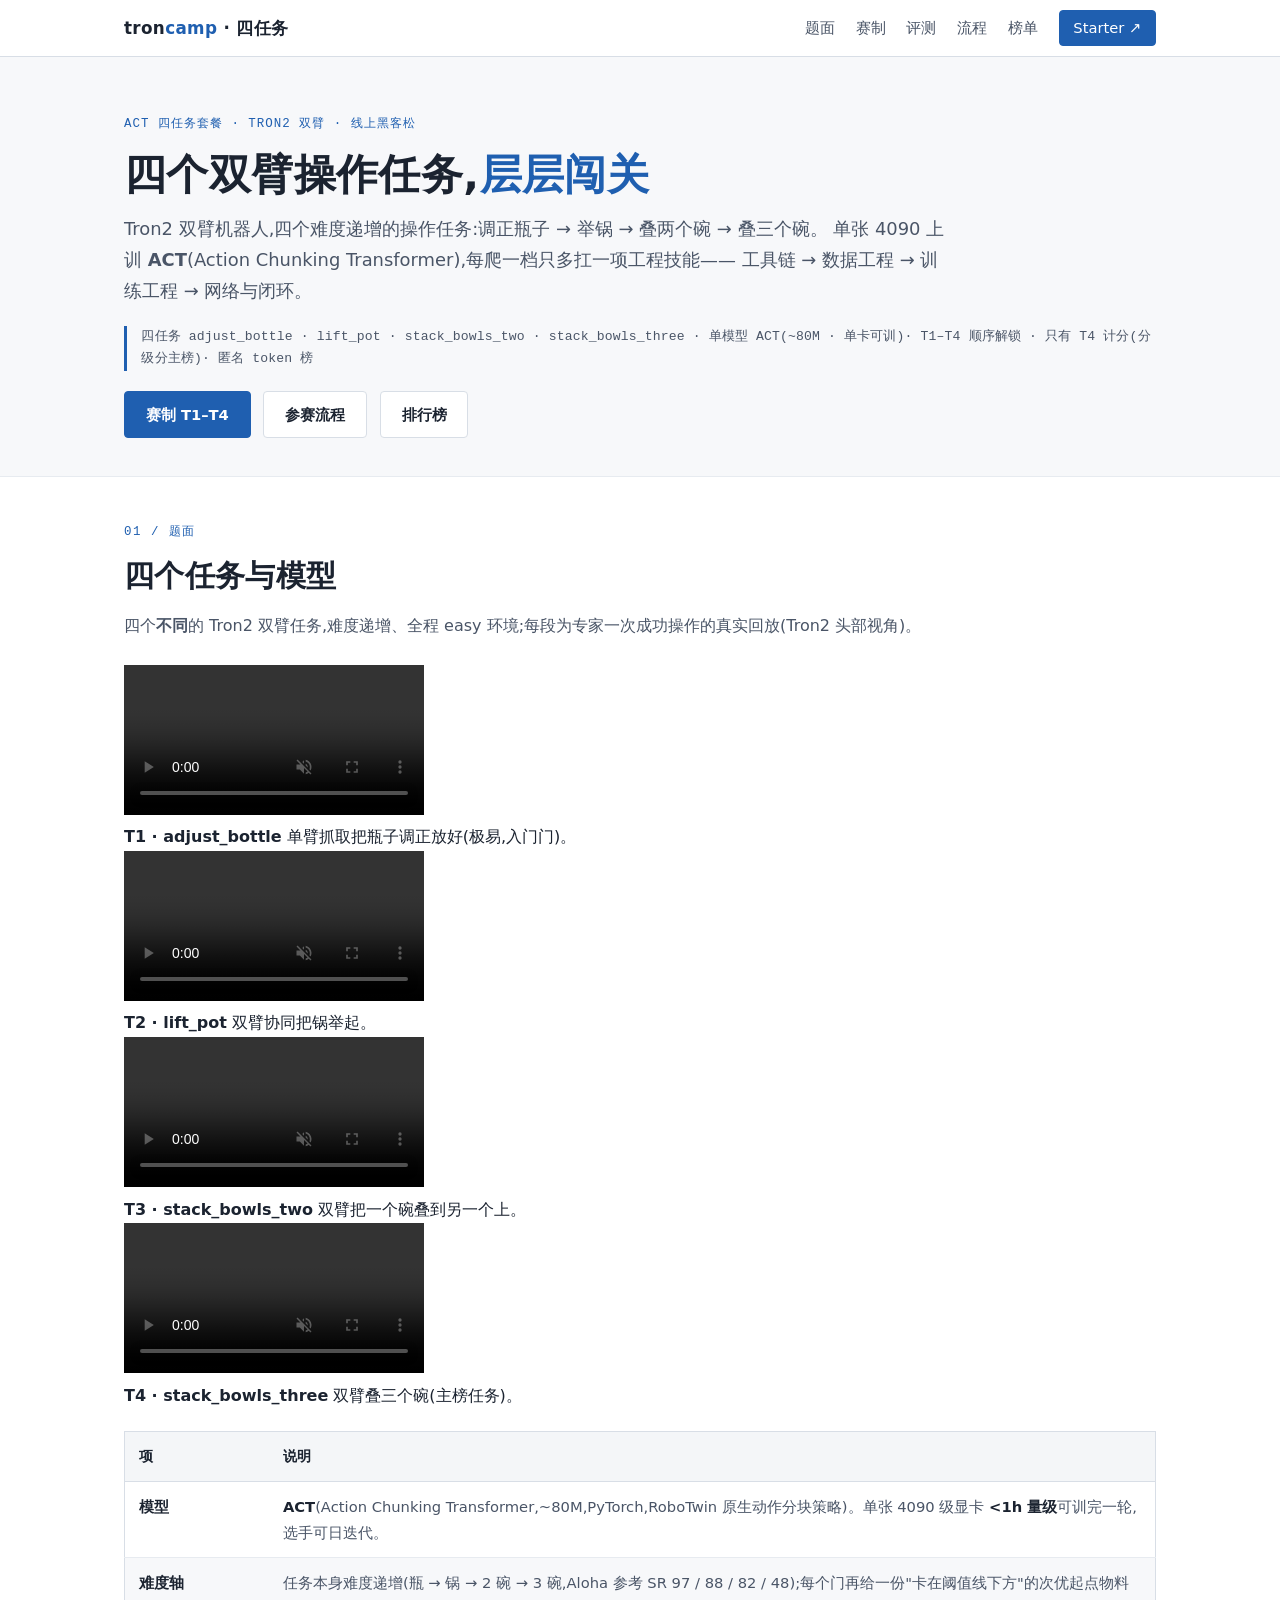
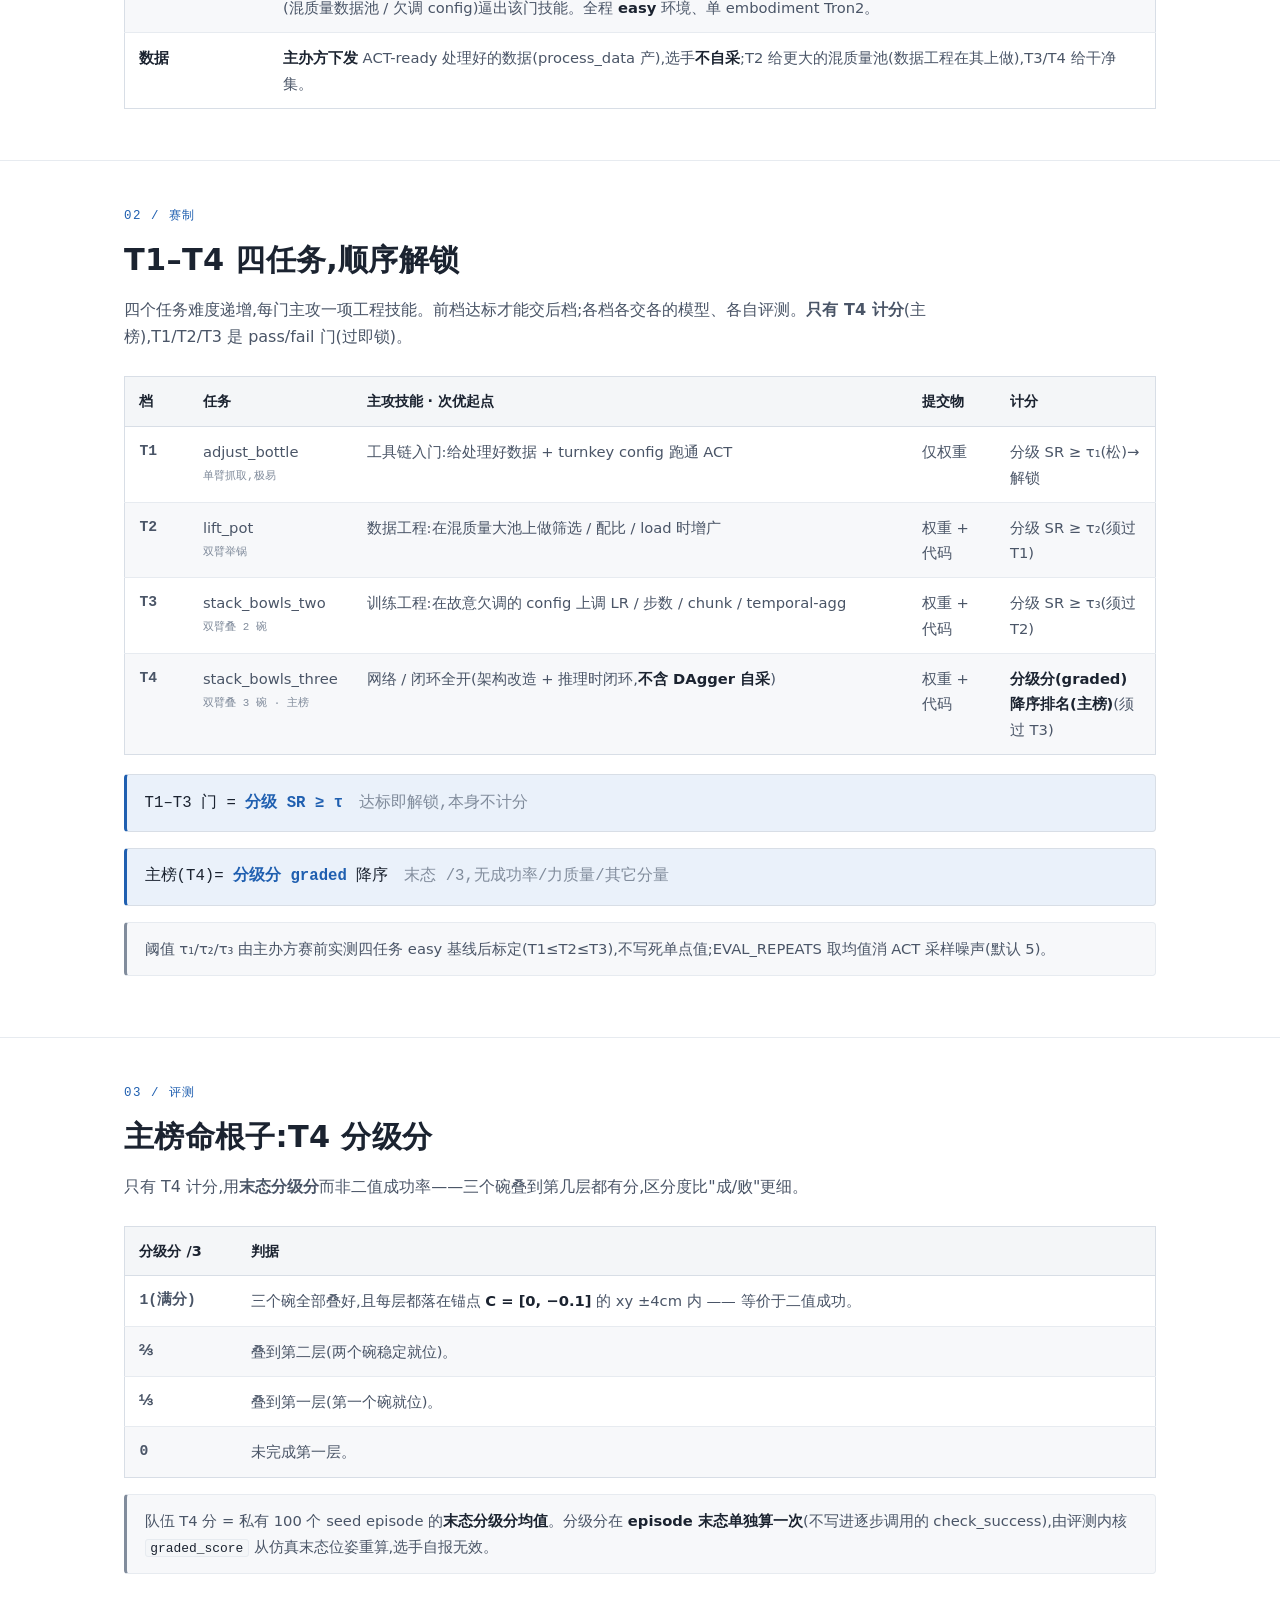
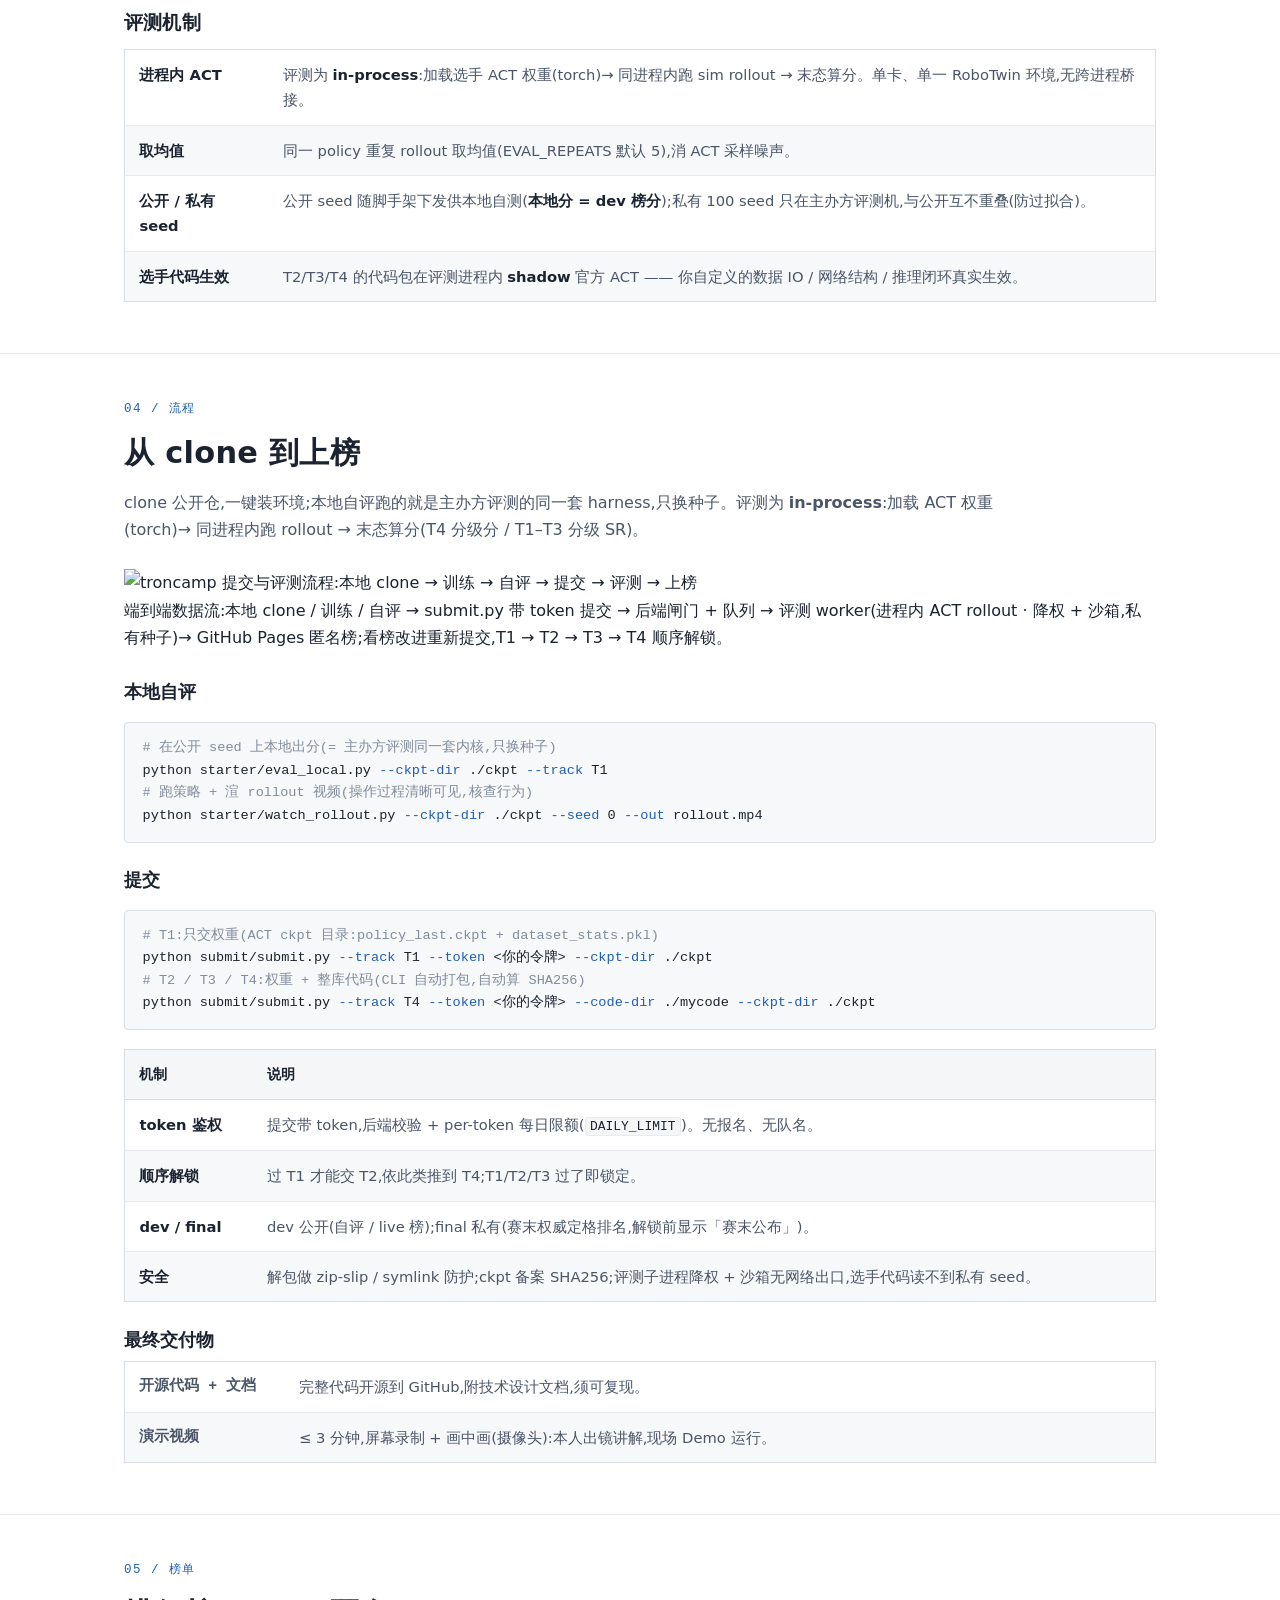
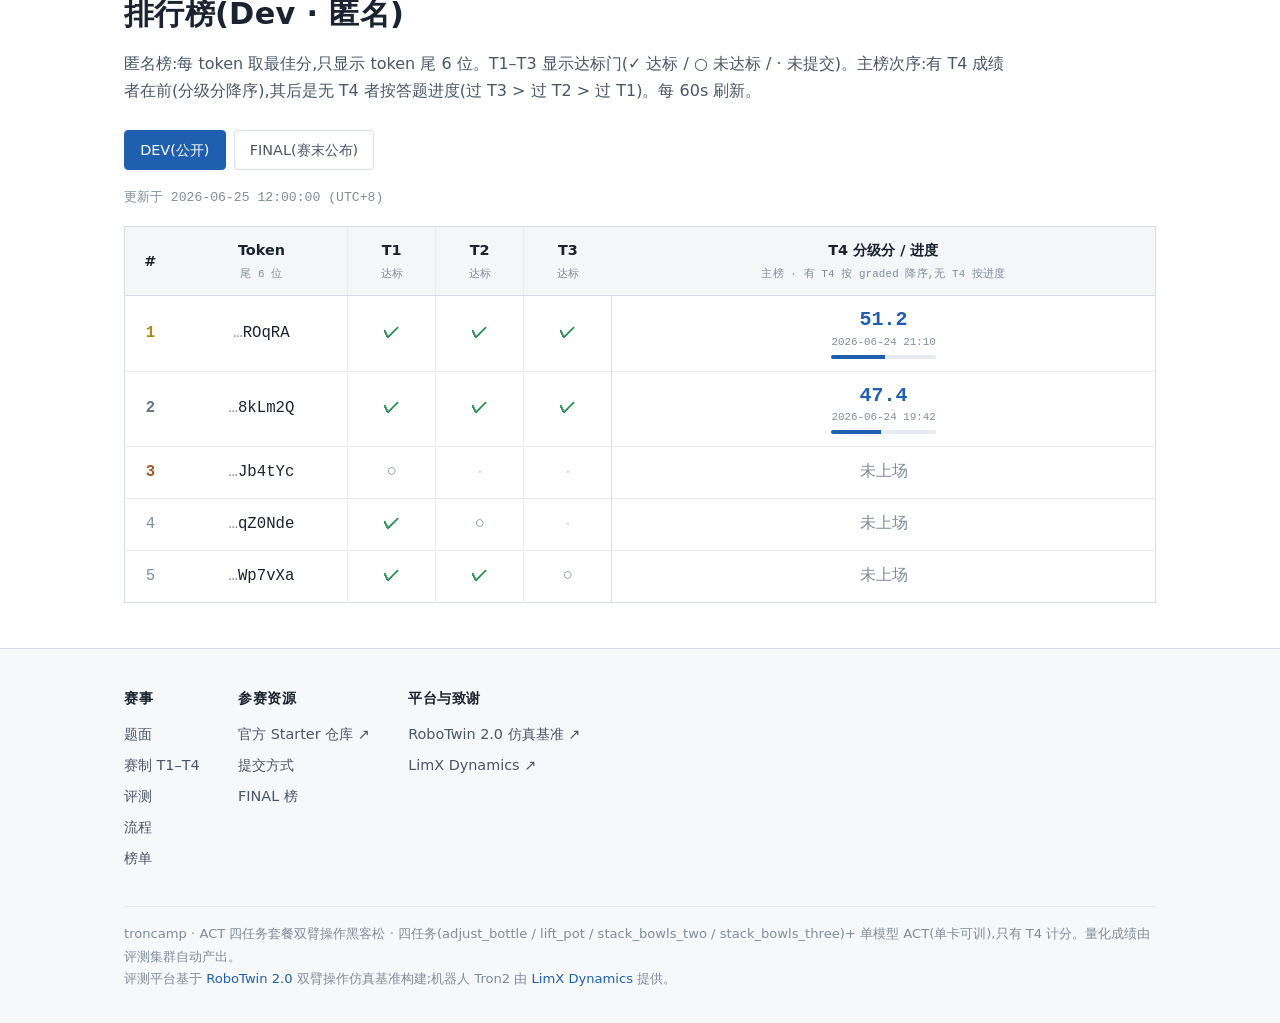
==== index.html @ 4c4e3e11 "feat(web): rewrite site for ACT 4-task suite + Tron2 manipulation video per task" ====
<!doctype html>
<html lang="zh-CN">
<head>
<meta charset="utf-8">
<meta name="viewport" content="width=device-width, initial-scale=1">
<title>troncamp · ACT 四任务套餐 · 双臂操作黑客松</title>
<meta name="description" content="Tron2 双臂机器人四任务套餐线上黑客松:单卡训 ACT(Action Chunking Transformer),四个难度递增的操作任务 adjust_bottle / lift_pot / stack_bowls_two / stack_bowls_three,每门主攻一项工程技能。T1–T4 顺序解锁,只有 T4 计分(末态分级分),主榜按分级分降序排名。">
<link rel="stylesheet" href="./style.css">
<script src="./config.js"></script>
<script src="./board.js" defer></script>
</head>
<body>

<nav class="nav">
  <div class="wrap">
    <a href="#top" class="brand">tron<span class="accent">camp</span> · 四任务</a>
    <span class="nav-links">
      <a href="#task">题面</a>
      <a href="#tracks">赛制</a>
      <a href="#eval">评测</a>
      <a href="#flow">流程</a>
      <a href="#board">榜单</a>
      <a href="https://github.com/limx-troncamp/troncamp" class="cta" target="_blank" rel="noopener">Starter ↗</a>
    </span>
  </div>
</nav>

<!-- ───────── 页头 ───────── -->
<header class="hero" id="top">
  <div class="wrap reveal">
    <span class="tag">ACT 四任务套餐 · Tron2 双臂 · 线上黑客松</span>
    <h1>四个双臂操作任务,<span class="accent">层层闯关</span></h1>
    <p class="lead">
      Tron2 双臂机器人,四个难度递增的操作任务:调正瓶子 → 举锅 → 叠两个碗 → 叠三个碗。
      单张 4090 上训 <b>ACT</b>(Action Chunking Transformer),每爬一档只多扛一项工程技能——
      工具链 → 数据工程 → 训练工程 → 网络与闭环。
    </p>
    <p class="hero-meta">四任务 adjust_bottle · lift_pot · stack_bowls_two · stack_bowls_three · 单模型 ACT(~80M · 单卡可训)· T1–T4 顺序解锁 · 只有 T4 计分(分级分主榜)· 匿名 token 榜</p>
    <div class="hero-actions">
      <a href="#tracks" class="btn primary">赛制 T1–T4</a>
      <a href="#flow" class="btn">参赛流程</a>
      <a href="#board" class="btn">排行榜</a>
    </div>
  </div>
</header>

<!-- ───────── 01 题面 ───────── -->
<section id="task">
  <div class="wrap reveal">
    <div class="sec-head">
      <span class="sec-num">01 / 题面</span>
      <h2>四个任务与模型</h2>
      <p>四个<b>不同</b>的 Tron2 双臂任务,难度递增、全程 easy 环境;每段为专家一次成功操作的真实回放(Tron2 头部视角)。</p>
    </div>

    <div class="video-grid">
      <figure class="vfig">
        <video src="./assets/videos/adjust_bottle.mp4" muted loop playsinline controls preload="metadata"></video>
        <figcaption><b>T1 · adjust_bottle</b> 单臂抓取把瓶子调正放好(极易,入门门)。</figcaption>
      </figure>
      <figure class="vfig">
        <video src="./assets/videos/lift_pot.mp4" muted loop playsinline controls preload="metadata"></video>
        <figcaption><b>T2 · lift_pot</b> 双臂协同把锅举起。</figcaption>
      </figure>
      <figure class="vfig">
        <video src="./assets/videos/stack_bowls_two.mp4" muted loop playsinline controls preload="metadata"></video>
        <figcaption><b>T3 · stack_bowls_two</b> 双臂把一个碗叠到另一个上。</figcaption>
      </figure>
      <figure class="vfig">
        <video src="./assets/videos/stack_bowls_three.mp4" muted loop playsinline controls preload="metadata"></video>
        <figcaption><b>T4 · stack_bowls_three</b> 双臂叠三个碗(主榜任务)。</figcaption>
      </figure>
    </div>

    <table class="dtable" style="margin-top:1.4rem">
      <thead><tr><th style="width:9rem">项</th><th>说明</th></tr></thead>
      <tbody>
        <tr><td><b>模型</b></td><td><b>ACT</b>(Action Chunking Transformer,~80M,PyTorch,RoboTwin 原生动作分块策略)。单张 4090 级显卡 <b>&lt;1h 量级</b>可训完一轮,选手可日迭代。</td></tr>
        <tr><td><b>难度轴</b></td><td>任务本身难度递增(瓶 → 锅 → 2 碗 → 3 碗,Aloha 参考 SR 97 / 88 / 82 / 48);每个门再给一份"卡在阈值线下方"的次优起点物料(混质量数据池 / 欠调 config)逼出该门技能。全程 <b>easy</b> 环境、单 embodiment Tron2。</td></tr>
        <tr><td><b>数据</b></td><td><b>主办方下发</b> ACT-ready 处理好的数据(process_data 产),选手<b>不自采</b>;T2 给更大的混质量池(数据工程在其上做),T3/T4 给干净集。</td></tr>
      </tbody>
    </table>
  </div>
</section>

<!-- ───────── 02 赛制 ───────── -->
<section id="tracks">
  <div class="wrap reveal">
    <div class="sec-head">
      <span class="sec-num">02 / 赛制</span>
      <h2>T1–T4 四任务,顺序解锁</h2>
      <p>四个任务难度递增,每门主攻一项工程技能。前档达标才能交后档;各档各交各的模型、各自评测。<b>只有 T4 计分</b>(主榜),T1/T2/T3 是 pass/fail 门(过即锁)。</p>
    </div>
    <table class="dtable">
      <thead>
        <tr>
          <th style="width:4rem">档</th>
          <th style="width:8.5rem">任务</th>
          <th>主攻技能 · 次优起点</th>
          <th style="width:5.5rem">提交物</th>
          <th style="width:10rem">计分</th>
        </tr>
      </thead>
      <tbody>
        <tr><td class="lvl">T1</td><td>adjust_bottle<br><span class="th-sub">单臂抓取,极易</span></td><td>工具链入门:给处理好数据 + turnkey config 跑通 ACT</td><td>仅权重</td><td>分级 SR ≥ τ₁(松)→ 解锁</td></tr>
        <tr><td class="lvl">T2</td><td>lift_pot<br><span class="th-sub">双臂举锅</span></td><td>数据工程:在混质量大池上做筛选 / 配比 / load 时增广</td><td>权重 + 代码</td><td>分级 SR ≥ τ₂(须过 T1)</td></tr>
        <tr><td class="lvl">T3</td><td>stack_bowls_two<br><span class="th-sub">双臂叠 2 碗</span></td><td>训练工程:在故意欠调的 config 上调 LR / 步数 / chunk / temporal-agg</td><td>权重 + 代码</td><td>分级 SR ≥ τ₃(须过 T2)</td></tr>
        <tr><td class="lvl">T4</td><td>stack_bowls_three<br><span class="th-sub">双臂叠 3 碗 · 主榜</span></td><td>网络 / 闭环全开(架构改造 + 推理时闭环,<b>不含 DAgger 自采</b>)</td><td>权重 + 代码</td><td><b>分级分(graded)降序排名(主榜)</b>(须过 T3)</td></tr>
      </tbody>
    </table>

    <div class="formula" style="margin-top:1.2rem">T1–T3 门 = <span class="accent">分级 SR ≥ τ</span><span class="dim">　达标即解锁,本身不计分</span></div>
    <div class="formula">主榜(T4)= <span class="accent">分级分 graded</span> 降序<span class="dim">　末态 /3,无成功率/力质量/其它分量</span></div>
    <p class="note">阈值 τ₁/τ₂/τ₃ 由主办方赛前实测四任务 easy 基线后标定(T1≤T2≤T3),不写死单点值;EVAL_REPEATS 取均值消 ACT 采样噪声(默认 5)。</p>
  </div>
</section>

<!-- ───────── 03 评测 ───────── -->
<section id="eval">
  <div class="wrap reveal">
    <div class="sec-head">
      <span class="sec-num">03 / 评测</span>
      <h2>主榜命根子:T4 分级分</h2>
      <p>只有 T4 计分,用<b>末态分级分</b>而非二值成功率——三个碗叠到第几层都有分,区分度比"成/败"更细。</p>
    </div>
    <table class="dtable">
      <thead><tr><th style="width:7rem">分级分 /3</th><th>判据</th></tr></thead>
      <tbody>
        <tr><td class="lvl">1(满分)</td><td>三个碗全部叠好,且每层都落在锚点 <b>C = [0, −0.1]</b> 的 xy ±4cm 内 —— 等价于二值成功。</td></tr>
        <tr><td class="lvl">⅔</td><td>叠到第二层(两个碗稳定就位)。</td></tr>
        <tr><td class="lvl">⅓</td><td>叠到第一层(第一个碗就位)。</td></tr>
        <tr><td class="lvl">0</td><td>未完成第一层。</td></tr>
      </tbody>
    </table>
    <p class="note" style="margin-top:1rem">队伍 T4 分 = 私有 100 个 seed episode 的<b>末态分级分均值</b>。分级分在 <b>episode 末态单独算一次</b>(不写进逐步调用的 check_success),由评测内核 <code>graded_score</code> 从仿真末态位姿重算,选手自报无效。</p>

    <div class="sec-head" style="margin-top:2rem;margin-bottom:0.6rem">
      <h2 style="font-size:1.2rem">评测机制</h2>
    </div>
    <table class="dtable">
      <tbody>
        <tr><td style="width:9rem"><b>进程内 ACT</b></td><td>评测为 <b>in-process</b>:加载选手 ACT 权重(torch)→ 同进程内跑 sim rollout → 末态算分。单卡、单一 RoboTwin 环境,无跨进程桥接。</td></tr>
        <tr><td><b>取均值</b></td><td>同一 policy 重复 rollout 取均值(EVAL_REPEATS 默认 5),消 ACT 采样噪声。</td></tr>
        <tr><td><b>公开 / 私有 seed</b></td><td>公开 seed 随脚手架下发供本地自测(<b>本地分 = dev 榜分</b>);私有 100 seed 只在主办方评测机,与公开互不重叠(防过拟合)。</td></tr>
        <tr><td><b>选手代码生效</b></td><td>T2/T3/T4 的代码包在评测进程内 <b>shadow</b> 官方 ACT —— 你自定义的数据 IO / 网络结构 / 推理闭环真实生效。</td></tr>
      </tbody>
    </table>
  </div>
</section>

<!-- ───────── 04 流程 ───────── -->
<section id="flow">
  <div class="wrap reveal">
    <div class="sec-head">
      <span class="sec-num">04 / 流程</span>
      <h2>从 clone 到上榜</h2>
      <p>clone 公开仓,一键装环境;本地自评跑的就是主办方评测的同一套 harness,只换种子。评测为 <b>in-process</b>:加载 ACT 权重(torch)→ 同进程内跑 rollout → 末态算分(T4 分级分 / T1–T3 分级 SR)。</p>
    </div>

    <figure class="fig-wide" style="margin-top:1.6rem">
      <img src="./assets/flow.svg" alt="troncamp 提交与评测流程:本地 clone → 训练 → 自评 → 提交 → 评测 → 上榜">
      <figcaption>端到端数据流:本地 clone / 训练 / 自评 → submit.py 带 token 提交 → 后端闸门 + 队列 → 评测 worker(进程内 ACT rollout · 降权 + 沙箱,私有种子)→ GitHub Pages 匿名榜;看榜改进重新提交,T1 → T2 → T3 → T4 顺序解锁。</figcaption>
    </figure>

    <h3 style="margin-top:1.6rem;font-size:1.1rem;font-weight:700">本地自评</h3>
    <div class="code"><span class="c"># 在公开 seed 上本地出分(= 主办方评测同一套内核,只换种子)</span>
python starter/eval_local.py <span class="a">--ckpt-dir</span> ./ckpt <span class="a">--track</span> T1
<span class="c"># 跑策略 + 渲 rollout 视频(操作过程清晰可见,核查行为)</span>
python starter/watch_rollout.py <span class="a">--ckpt-dir</span> ./ckpt <span class="a">--seed</span> 0 <span class="a">--out</span> rollout.mp4</div>

    <h3 style="margin-top:1.4rem;font-size:1.1rem;font-weight:700">提交</h3>
    <div class="code"><span class="c"># T1:只交权重(ACT ckpt 目录:policy_last.ckpt + dataset_stats.pkl)</span>
python submit/submit.py <span class="a">--track</span> T1 <span class="a">--token</span> &lt;你的令牌&gt; <span class="a">--ckpt-dir</span> ./ckpt
<span class="c"># T2 / T3 / T4:权重 + 整库代码(CLI 自动打包,自动算 SHA256)</span>
python submit/submit.py <span class="a">--track</span> T4 <span class="a">--token</span> &lt;你的令牌&gt; <span class="a">--code-dir</span> ./mycode <span class="a">--ckpt-dir</span> ./ckpt</div>

    <table class="dtable" style="margin-top:1.2rem">
      <thead><tr><th style="width:8rem">机制</th><th>说明</th></tr></thead>
      <tbody>
        <tr><td><b>token 鉴权</b></td><td>提交带 token,后端校验 + per-token 每日限额(<code>DAILY_LIMIT</code>)。无报名、无队名。</td></tr>
        <tr><td><b>顺序解锁</b></td><td>过 T1 才能交 T2,依此类推到 T4;T1/T2/T3 过了即锁定。</td></tr>
        <tr><td><b>dev / final</b></td><td>dev 公开(自评 / live 榜);final 私有(赛末权威定格排名,解锁前显示「赛末公布」)。</td></tr>
        <tr><td><b>安全</b></td><td>解包做 zip-slip / symlink 防护;ckpt 备案 SHA256;评测子进程降权 + 沙箱无网络出口,选手代码读不到私有 seed。</td></tr>
      </tbody>
    </table>

    <h3 style="margin-top:1.4rem;font-size:1.1rem;font-weight:700">最终交付物</h3>
    <table class="dtable">
      <tbody>
        <tr><td class="lvl" style="width:10rem">开源代码 + 文档</td><td>完整代码开源到 GitHub,附技术设计文档,须可复现。</td></tr>
        <tr><td class="lvl">演示视频</td><td>≤ 3 分钟,屏幕录制 + 画中画(摄像头):本人出镜讲解,现场 Demo 运行。</td></tr>
      </tbody>
    </table>
  </div>
</section>

<!-- ───────── 05 榜单 ───────── -->
<section id="board">
  <div class="wrap reveal">
    <div class="sec-head">
      <span class="sec-num">05 / 榜单</span>
      <h2>排行榜(Dev · 匿名)</h2>
      <p>匿名榜:每 token 取最佳分,只显示 token 尾 6 位。T1–T3 显示达标门(✓ 达标 / ○ 未达标 / · 未提交)。主榜次序:有 T4 成绩者在前(分级分降序),其后是无 T4 者按答题进度(过 T3 &gt; 过 T2 &gt; 过 T1)。每 60s 刷新。</p>
    </div>

    <div class="tabs">
      <a href="#board" class="on">DEV(公开)</a>
      <a href="./final.html">FINAL(赛末公布)</a>
    </div>

    <div class="board-head">
      <span class="upd" id="updated">加载中…</span>
      <span class="spacer"></span>
      <span id="countdown" style="font-family:var(--mono);font-size:0.85rem;color:var(--dim)"></span>
    </div>

    <table id="board-table" class="board board-strip" hidden>
      <thead>
        <tr class="grp">
          <th class="c-rank">#</th>
          <th class="c-team">Token <span class="th-sub">尾 6 位</span></th>
          <th class="c-gate">T1 <span class="th-sub">达标</span></th>
          <th class="c-gate">T2 <span class="th-sub">达标</span></th>
          <th class="c-gate">T3 <span class="th-sub">达标</span></th>
          <th class="c-t3">T4 分级分 / 进度 <span class="th-sub">主榜 · 有 T4 按 graded 降序,无 T4 按进度</span></th>
        </tr>
      </thead>
      <tbody></tbody>
    </table>
    <p id="empty" hidden>暂无成绩</p>
  </div>
</section>

<!-- ───────── Footer ───────── -->
<footer>
  <div class="wrap">
    <div class="foot-grid">
      <div class="foot-col">
        <h5>赛事</h5>
        <a href="#task">题面</a>
        <a href="#tracks">赛制 T1–T4</a>
        <a href="#eval">评测</a>
        <a href="#flow">流程</a>
        <a href="#board">榜单</a>
      </div>
      <div class="foot-col">
        <h5>参赛资源</h5>
        <a href="https://github.com/limx-troncamp/troncamp" target="_blank" rel="noopener">官方 Starter 仓库 ↗</a>
        <a href="#flow">提交方式</a>
        <a href="./final.html">FINAL 榜</a>
      </div>
      <div class="foot-col">
        <h5>平台与致谢</h5>
        <a href="https://github.com/RoboTwin-Platform/RoboTwin" target="_blank" rel="noopener">RoboTwin 2.0 仿真基准 ↗</a>
        <a href="https://github.com/limxdynamics" target="_blank" rel="noopener">LimX Dynamics ↗</a>
      </div>
    </div>
    <p class="foot-note">troncamp · ACT 四任务套餐双臂操作黑客松 · 四任务(adjust_bottle / lift_pot / stack_bowls_two / stack_bowls_three)+ 单模型 ACT(单卡可训),只有 T4 计分。量化成绩由评测集群自动产出。<br>评测平台基于 <a href="https://github.com/RoboTwin-Platform/RoboTwin" target="_blank" rel="noopener">RoboTwin 2.0</a> 双臂操作仿真基准构建;机器人 Tron2 由 <a href="https://github.com/limxdynamics" target="_blank" rel="noopener">LimX Dynamics</a> 提供。</p>
  </div>
</footer>

</body>
</html>
---- style.css ----
/* troncamp · hanging_mug 鲁棒泛化黑客松 — 官网 + 排行榜
   朴素商务风:白底、表格为主、极简动画、可离线/打印。
   零构建,原生 HTML/CSS/JS。 */

:root {
  --bg: #ffffff;
  --bg-soft: #f7f8fa;
  --panel: #ffffff;
  --panel-2: #f4f6f8;
  --line: #d8dee6;
  --line-soft: #e7ebf0;
  --text: #1b2330;
  --muted: #4a5567;
  --dim: #818c9c;
  --accent: #1f5fb0;          /* 商务蓝 */
  --accent-soft: #eaf1fa;
  --ok: #1f8a4c;
  --warn: #b4690e;
  --bad: #c0392b;
  --body: 'PingFang SC', 'Microsoft YaHei', 'Segoe UI', system-ui, sans-serif;
  --mono: ui-monospace, 'SF Mono', 'JetBrains Mono', Consolas, monospace;
}

* { box-sizing: border-box; margin: 0; padding: 0; }
html { scroll-behavior: smooth; font-size: 16px; }

body {
  background: var(--bg);
  color: var(--text);
  font-family: var(--body);
  line-height: 1.72;
  -webkit-font-smoothing: antialiased;
}

a { color: var(--accent); text-decoration: none; }
a:hover { text-decoration: underline; }

.wrap { max-width: 1080px; margin: 0 auto; padding: 0 1.5rem; }

/* ───────── 顶栏 ───────── */
.nav {
  position: sticky; top: 0; z-index: 50;
  background: #ffffff;
  border-bottom: 1px solid var(--line);
}
.nav .wrap { display: flex; align-items: center; gap: 1.4rem; height: 56px; }
.brand {
  font-weight: 700; font-size: 1.05rem; letter-spacing: 0.02em;
  white-space: nowrap; color: var(--text);
}
.brand .accent { color: var(--accent); }
.nav-links { display: flex; gap: 1.3rem; margin-left: auto; flex-wrap: wrap; align-items: center; }
.nav-links a {
  color: var(--muted); font-size: 0.92rem; font-weight: 500;
}
.nav-links a:hover { color: var(--accent); text-decoration: none; }
.nav-links a.active { color: var(--accent); font-weight: 600; }
.nav-links a.cta {
  color: #fff; background: var(--accent); border: 1px solid var(--accent);
  padding: 0.3rem 0.85rem; border-radius: 4px;
}
.nav-links a.cta:hover { background: #194e91; text-decoration: none; }

/* ───────── 页头 ───────── */
.hero { padding: 3.2rem 0 2.4rem; border-bottom: 1px solid var(--line-soft); background: var(--bg-soft); }
.hero .tag {
  font-family: var(--mono); font-size: 0.78rem; color: var(--accent);
  letter-spacing: 0.08em; text-transform: uppercase; margin-bottom: 0.9rem;
  display: inline-block;
}
.hero h1 {
  font-weight: 700; font-size: clamp(1.8rem, 4vw, 2.6rem); line-height: 1.2;
  letter-spacing: 0.01em; margin-bottom: 0.9rem;
}
.hero h1 .accent { color: var(--accent); }
.hero .lead { font-size: clamp(1rem, 1.4vw, 1.12rem); color: var(--muted); max-width: 52rem; margin-bottom: 1.2rem; }
.hero-meta {
  font-family: var(--mono); font-size: 0.82rem; color: var(--muted);
  letter-spacing: 0.01em; line-height: 1.7; margin-bottom: 1.3rem;
  border-left: 3px solid var(--accent); padding-left: 0.9rem;
}
.hero-actions { display: flex; flex-wrap: wrap; gap: 0.8rem; align-items: center; }
.btn {
  font-weight: 600; font-size: 0.92rem; padding: 0.6rem 1.3rem; border-radius: 4px;
  border: 1px solid var(--line); color: var(--text); background: #fff; cursor: pointer;
  transition: all 0.12s; display: inline-block;
}
.btn:hover { text-decoration: none; border-color: var(--accent); color: var(--accent); }
.btn.primary { background: var(--accent); color: #fff; border-color: var(--accent); }
.btn.primary:hover { background: #194e91; color: #fff; }

/* ───────── 区块 ───────── */
section { padding: 2.8rem 0; }
section + section { border-top: 1px solid var(--line-soft); }
.sec-head { margin-bottom: 1.6rem; }
.sec-num {
  font-family: var(--mono); font-size: 0.78rem; color: var(--accent);
  letter-spacing: 0.12em; display: block; margin-bottom: 0.4rem;
}
.sec-head h2 { font-weight: 700; font-size: clamp(1.4rem, 2.6vw, 1.9rem); letter-spacing: 0.01em; }
.sec-head p { color: var(--muted); max-width: 56rem; margin-top: 0.6rem; }

.prose p { color: var(--muted); margin-bottom: 1rem; max-width: 60rem; }
.prose strong, .prose b { color: var(--text); }
.prose h3 { font-weight: 700; font-size: 1.15rem; margin: 1.6rem 0 0.7rem; }
.prose ul { margin: 0.4rem 0 1rem 1.3rem; color: var(--muted); }
.prose li { margin-bottom: 0.4rem; }
.prose li b { color: var(--text); }

/* ───────── 数据表 ───────── */
.dtable { width: 100%; border-collapse: collapse; background: #fff; border: 1px solid var(--line); margin: 0.4rem 0; }
.dtable caption { caption-side: top; text-align: left; color: var(--dim); font-size: 0.85rem; padding-bottom: 0.5rem; }
.dtable th, .dtable td { padding: 0.75rem 0.9rem; text-align: left; border-bottom: 1px solid var(--line-soft); vertical-align: top; }
.dtable thead th { background: var(--panel-2); font-weight: 700; color: var(--text); font-size: 0.9rem; border-bottom: 1px solid var(--line); }
.dtable td { color: var(--muted); font-size: 0.92rem; }
.dtable td b, .dtable td strong { color: var(--text); }
.dtable tbody tr:last-child td { border-bottom: none; }
.dtable tbody tr:nth-child(even) { background: var(--bg-soft); }
.lvl { font-family: var(--mono); font-weight: 700; color: var(--accent); white-space: nowrap; }
.th-sub { display: block; font-family: var(--mono); font-size: 0.68rem; font-weight: 400; color: var(--dim); letter-spacing: 0.01em; margin-top: 0.15rem; }

/* ───────── 公式 / 提示 ───────── */
.formula {
  font-family: var(--mono); font-size: 0.98rem; color: var(--text);
  background: var(--accent-soft); border: 1px solid var(--line); border-left: 3px solid var(--accent);
  border-radius: 4px; padding: 0.9rem 1.1rem; margin: 1rem 0; overflow-x: auto;
}
.formula .accent { color: var(--accent); font-weight: 700; }
.formula .dim { color: var(--dim); }
.note {
  background: var(--bg-soft); border: 1px solid var(--line-soft); border-left: 3px solid var(--dim);
  border-radius: 4px; padding: 0.85rem 1.1rem; margin: 1rem 0; color: var(--muted); font-size: 0.92rem;
}
.note b { color: var(--text); }

/* ───────── 代码 ───────── */
code { font-family: var(--mono); font-size: 0.88em; background: var(--panel-2); border: 1px solid var(--line-soft); border-radius: 3px; padding: 0.05em 0.35em; color: var(--text); }
.code {
  font-family: var(--mono); font-size: 0.85rem; color: var(--text);
  background: var(--bg-soft); border: 1px solid var(--line); border-radius: 4px;
  padding: 0.9rem 1.1rem; margin: 0.9rem 0; overflow-x: auto; white-space: pre; line-height: 1.65;
}
.code code { background: none; border: none; padding: 0; }
.code .c { color: var(--dim); }
.code .a { color: var(--accent); }

/* ───────── 图 / 关键帧 filmstrip ───────── */
.fig { border: 1px solid var(--line); border-radius: 6px; overflow: hidden; background: #fff; margin: 1.2rem 0; }
.fig img { display: block; width: 100%; }
.fig figcaption { font-size: 0.84rem; color: var(--muted); padding: 0.75rem 1rem; border-top: 1px solid var(--line-soft); line-height: 1.55; }

.filmstrip { display: grid; grid-template-columns: repeat(3, 1fr); gap: 0.7rem; margin: 1.1rem 0; }
.filmstrip figure { border: 1px solid var(--line); border-radius: 5px; overflow: hidden; background: #fff; }
.filmstrip img { display: block; width: 100%; background: #f0f0f0; }
.filmstrip figcaption { font-size: 0.78rem; color: var(--muted); padding: 0.45rem 0.6rem; border-top: 1px solid var(--line-soft); text-align: center; }
.filmstrip .kf-no { font-family: var(--mono); color: var(--accent); font-weight: 700; }
@media (max-width: 720px) { .filmstrip { grid-template-columns: repeat(2, 1fr); } }

/* ───────── 流程步骤 ───────── */
.flow { display: grid; gap: 0; border: 1px solid var(--line); border-radius: 6px; overflow: hidden; counter-reset: step; }
.flow .step { display: grid; grid-template-columns: 2.4rem 1fr; gap: 0.9rem; padding: 1rem 1.2rem; background: #fff; border-bottom: 1px solid var(--line-soft); }
.flow .step:nth-child(even) { background: var(--bg-soft); }
.flow .step:last-child { border-bottom: none; }
.flow .sn { counter-increment: step; font-family: var(--mono); color: #fff; background: var(--accent); border-radius: 4px; width: 2.1rem; height: 2.1rem; display: flex; align-items: center; justify-content: center; font-weight: 700; }
.flow .sn::before { content: counter(step); }
.flow h4 { font-weight: 700; font-size: 1rem; margin-bottom: 0.2rem; }
.flow p { color: var(--muted); font-size: 0.92rem; }
.flow code { font-size: 0.85em; }

/* ───────── 两栏 ───────── */
.two-col { display: grid; grid-template-columns: 1fr 1fr; gap: 1.4rem; }
@media (max-width: 760px) { .two-col { grid-template-columns: 1fr; } }
.colcard { border: 1px solid var(--line); border-radius: 6px; padding: 1.2rem 1.3rem; background: #fff; }
.colcard h3 { font-weight: 700; font-size: 1.08rem; margin-bottom: 0.5rem; }
.colcard .ctag { font-family: var(--mono); font-size: 0.72rem; letter-spacing: 0.08em; text-transform: uppercase; color: var(--accent); display: block; margin-bottom: 0.5rem; }
.colcard p { color: var(--muted); font-size: 0.92rem; margin-bottom: 0.6rem; }
.colcard ul { margin: 0.2rem 0 0 1.2rem; color: var(--muted); font-size: 0.9rem; }
.colcard li { margin-bottom: 0.35rem; }
.colcard b { color: var(--text); }

/* ───────── 排行榜 ───────── */
.board-head { display: flex; align-items: baseline; gap: 1rem; flex-wrap: wrap; margin-bottom: 1rem; }
.board-head .upd { font-family: var(--mono); font-size: 0.82rem; color: var(--dim); }
.board-head .spacer { margin-left: auto; }
.tabs { display: flex; gap: 0.5rem; margin-bottom: 1.1rem; flex-wrap: wrap; }
.tabs a { font-size: 0.9rem; padding: 0.4rem 0.95rem; border: 1px solid var(--line); border-radius: 4px; color: var(--muted); background: #fff; }
.tabs a:hover { border-color: var(--accent); color: var(--accent); text-decoration: none; }
.tabs a.on { background: var(--accent); color: #fff; border-color: var(--accent); }

table.board { width: 100%; border-collapse: collapse; background: #fff; border: 1px solid var(--line); }
table.board thead th { background: var(--panel-2); color: var(--text); font-weight: 700; padding: 0.7rem 0.5rem; border-bottom: 1px solid var(--line); white-space: nowrap; text-align: center; font-size: 0.9rem; }
table.board tbody td { padding: 0.75rem 0.5rem; text-align: center; font-size: 0.98rem; font-family: var(--mono); font-variant-numeric: tabular-nums; border-bottom: 1px solid var(--line-soft); }
table.board tbody tr:hover { background: var(--accent-soft); }
table.board tbody tr:last-child td { border-bottom: none; }
.c-rank { width: 3.2rem; color: var(--dim); }
table.board tbody tr.top1 .c-rank { color: #b8860b; font-weight: 700; }
table.board tbody tr.top2 .c-rank { color: #6b7280; font-weight: 700; }
table.board tbody tr.top3 .c-rank { color: #a05a2c; font-weight: 700; }
.c-token { text-align: left; padding-left: 1rem; font-family: var(--mono); font-size: 0.95rem; color: var(--text); }
.c-token .tprefix { color: var(--dim); }
.c-gate { width: 5.5rem; border-left: 1px solid var(--line-soft); }
.gate { font-size: 1.05rem; font-weight: 700; line-height: 1; }
.gate-ok { color: var(--ok); }
.gate-miss { color: var(--dim); font-weight: 500; }
.gate-none { color: var(--line); }
.c-score { border-left: 1px solid var(--line); min-width: 8rem; }
.scorewrap { display: inline-flex; flex-direction: column; align-items: center; gap: 0.18rem; min-width: 6rem; }
.scorenum { font-weight: 700; font-size: 1.25rem; color: var(--accent); line-height: 1; }
.scoresub { font-family: var(--mono); font-size: 0.68rem; color: var(--dim); }
.scorebar { display: block; width: 100%; height: 4px; background: var(--line-soft); border-radius: 2px; overflow: hidden; }
.scorebar i { display: block; height: 100%; background: var(--accent); }
.dimcell { color: var(--dim); }

.locked, #empty { text-align: center; color: var(--dim); padding: 3rem 0; font-size: 1.1rem; letter-spacing: 0.06em; }
.locked .big { display: block; color: var(--accent); font-weight: 700; font-size: clamp(1.6rem, 4vw, 2.4rem); margin-bottom: 0.8rem; letter-spacing: 0.15em; }

/* ───────── 数据清单(definition) ───────── */
.deflist { border: 1px solid var(--line); border-radius: 6px; overflow: hidden; }
.deflist .row { display: grid; grid-template-columns: 11rem 1fr; gap: 1rem; padding: 0.85rem 1.1rem; border-bottom: 1px solid var(--line-soft); background: #fff; }
.deflist .row:nth-child(even) { background: var(--bg-soft); }
.deflist .row:last-child { border-bottom: none; }
.deflist dt { font-weight: 700; color: var(--text); font-size: 0.92rem; }
.deflist dd { color: var(--muted); font-size: 0.92rem; }
.deflist dd b { color: var(--text); }
@media (max-width: 640px) { .deflist .row { grid-template-columns: 1fr; gap: 0.2rem; } }

/* ───────── Footer ───────── */
footer { border-top: 1px solid var(--line); padding: 2.4rem 0; color: var(--dim); background: var(--bg-soft); }
.foot-grid { display: flex; flex-wrap: wrap; gap: 2.4rem; }
.foot-col h5 { font-weight: 700; color: var(--text); font-size: 0.85rem; letter-spacing: 0.04em; margin-bottom: 0.7rem; }
.foot-col a { display: block; color: var(--muted); font-size: 0.9rem; margin-bottom: 0.4rem; }
.foot-col a:hover { color: var(--accent); }
.foot-note { margin-top: 1.8rem; font-size: 0.82rem; color: var(--dim); border-top: 1px solid var(--line-soft); padding-top: 1rem; }

@media (max-width: 760px) {
  .nav-links a:not(.cta):not(.active) { display: none; }
  table.board { font-size: 0.88rem; }
}

@media print {
  .nav, .hero-actions, .tabs, footer .foot-grid { display: none; }
  body { background: #fff; }
  section, .hero { page-break-inside: avoid; }
  a { color: var(--text); }
}
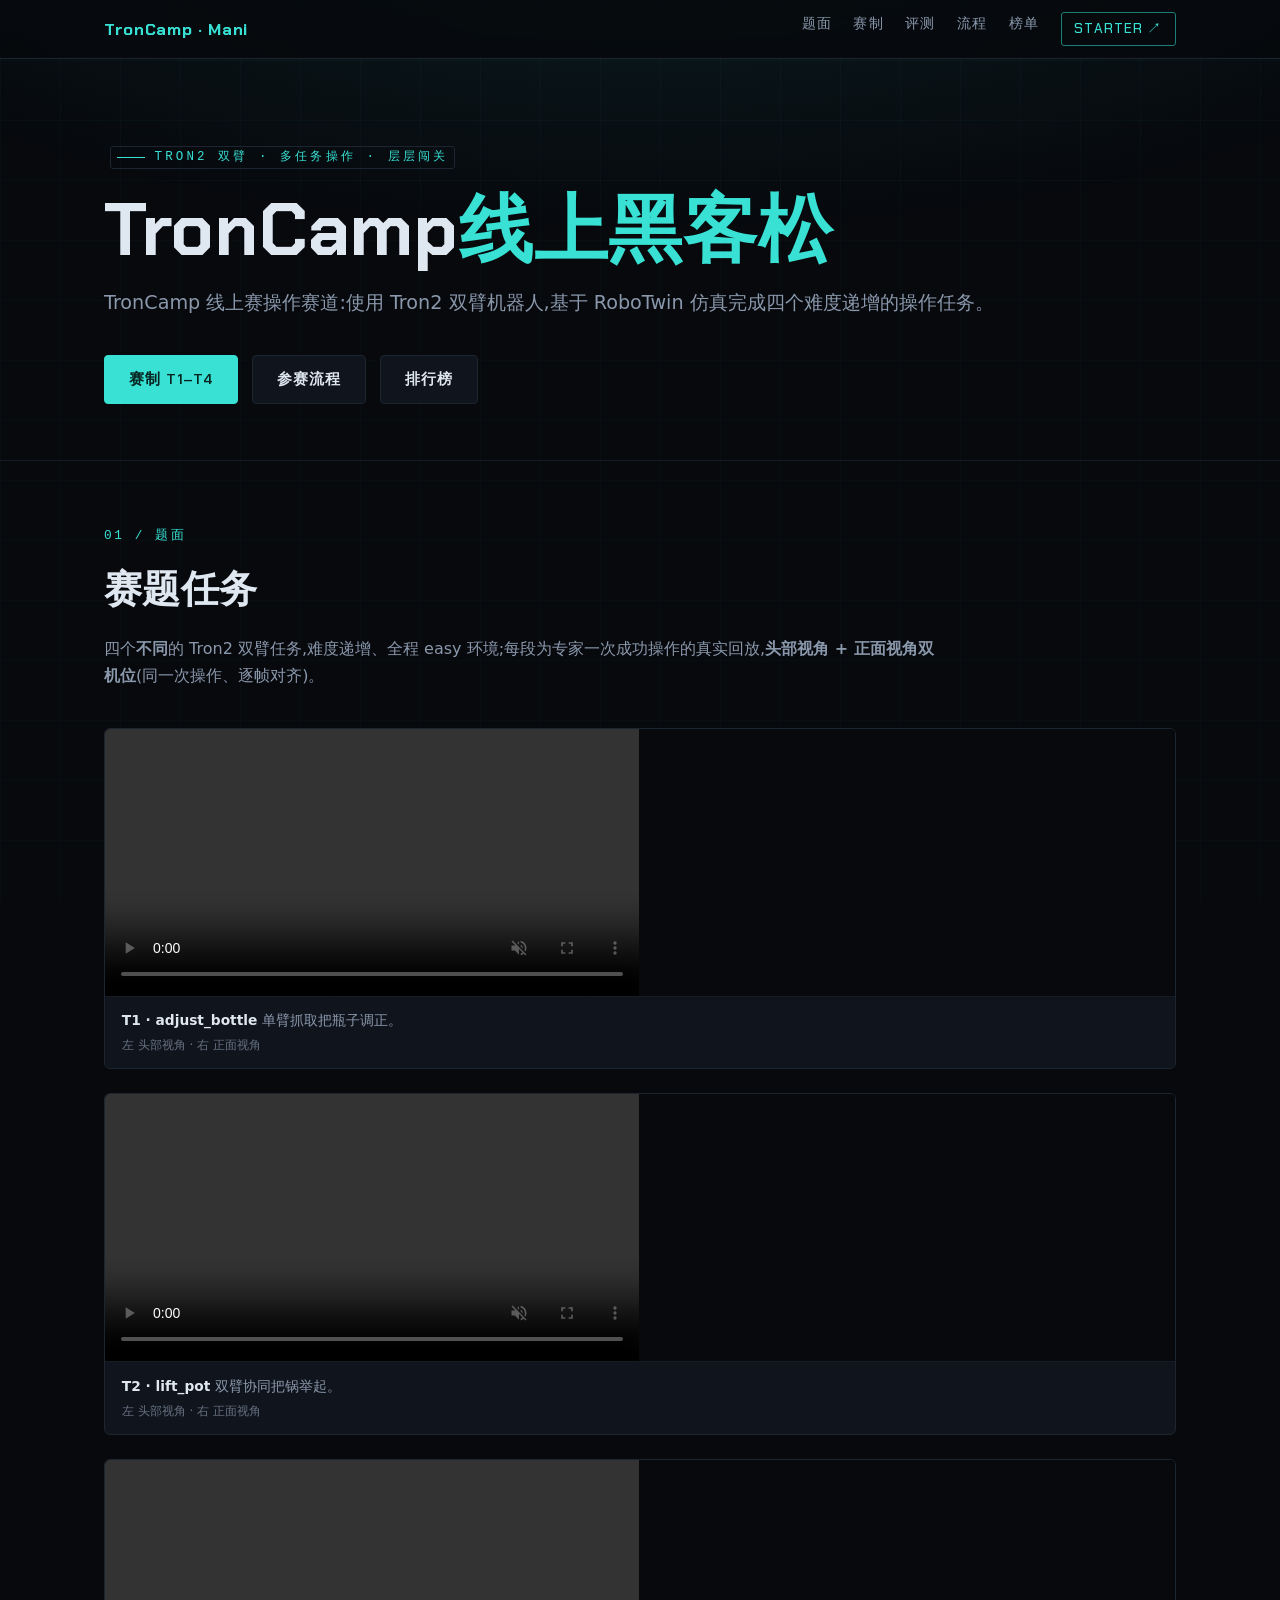
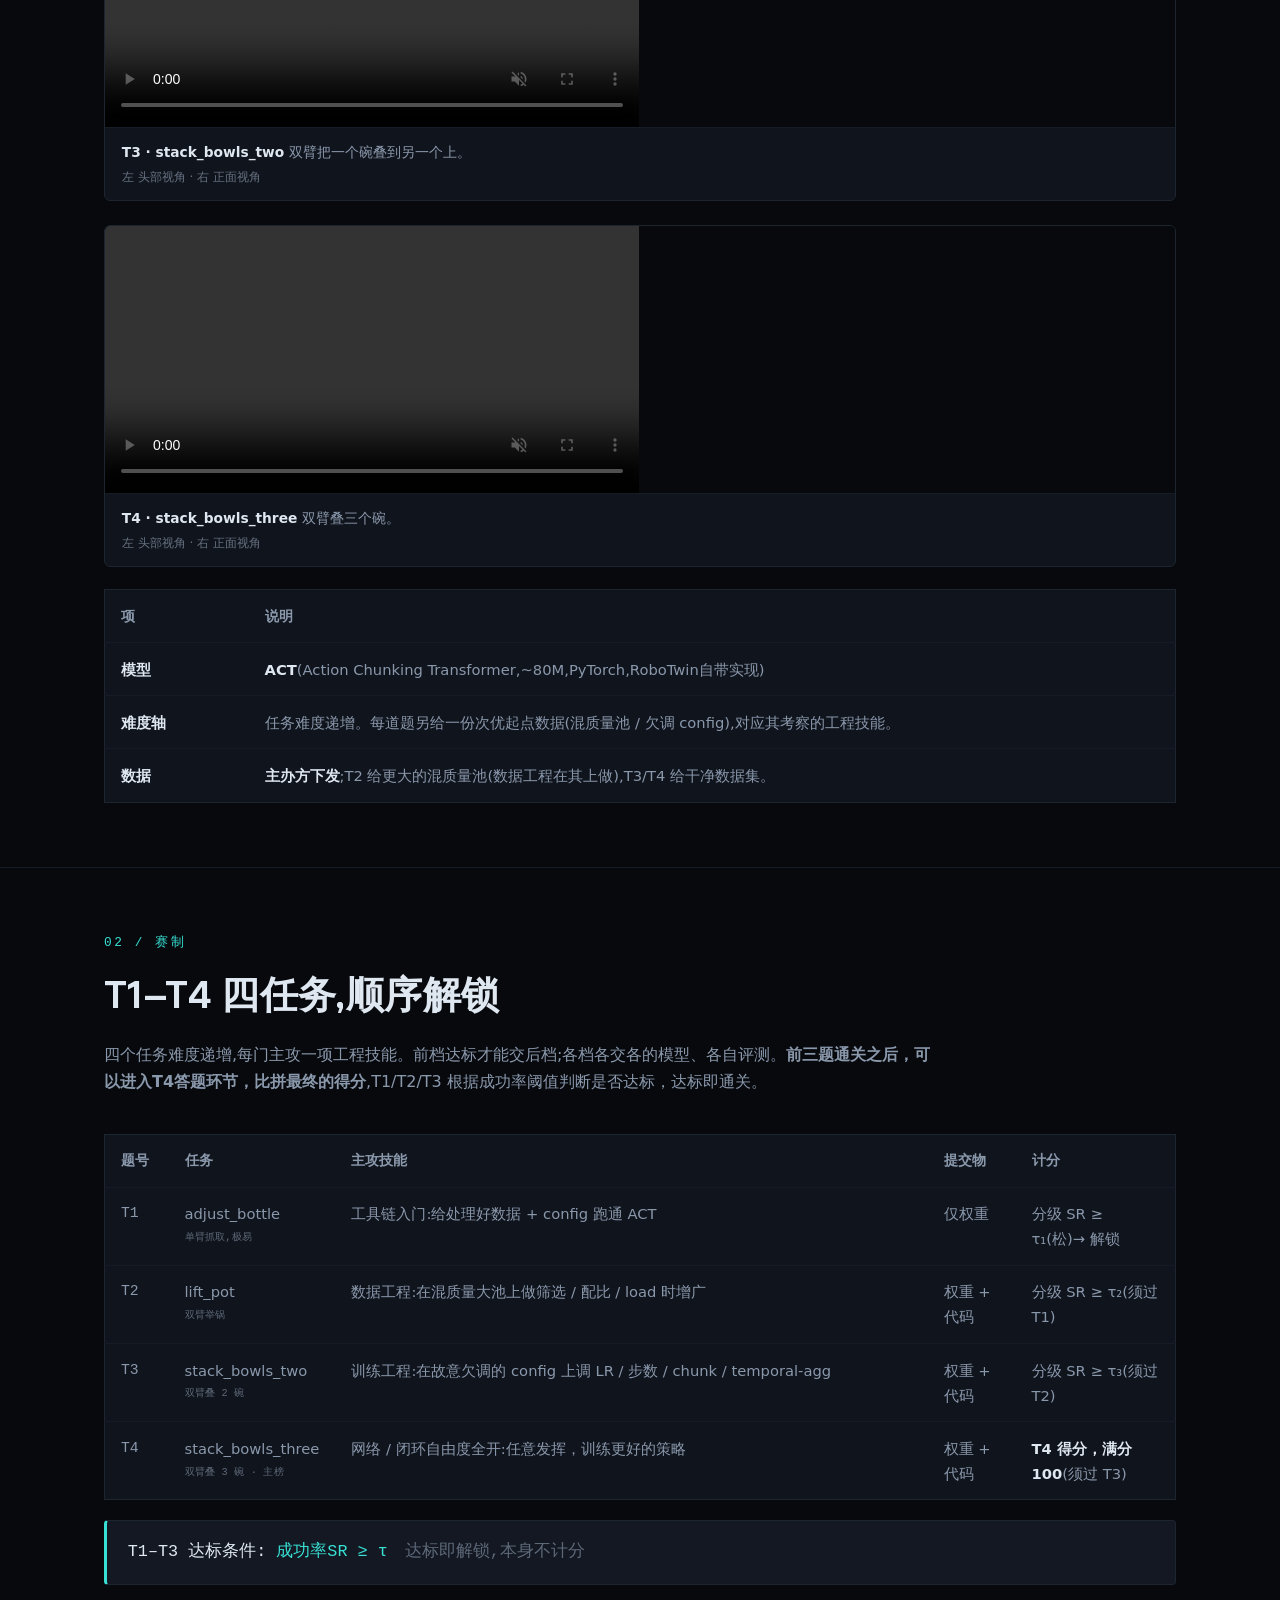
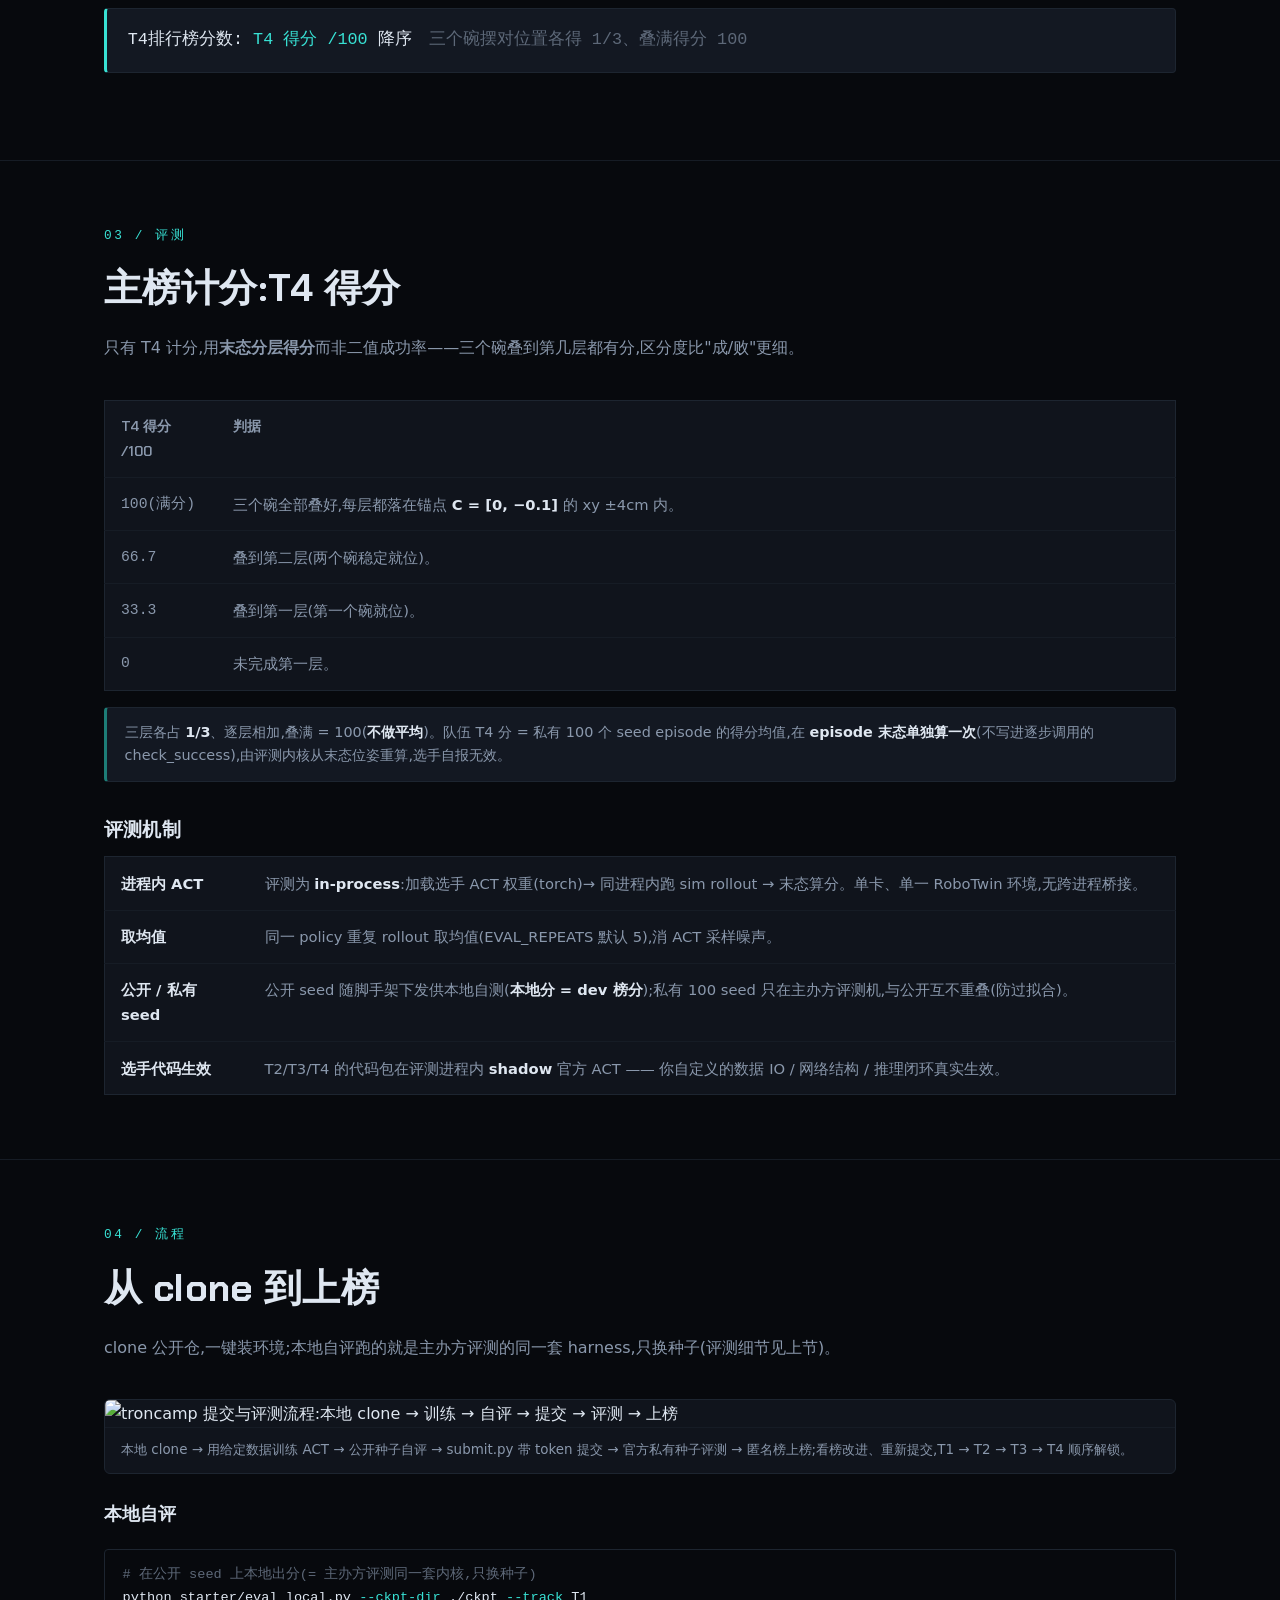
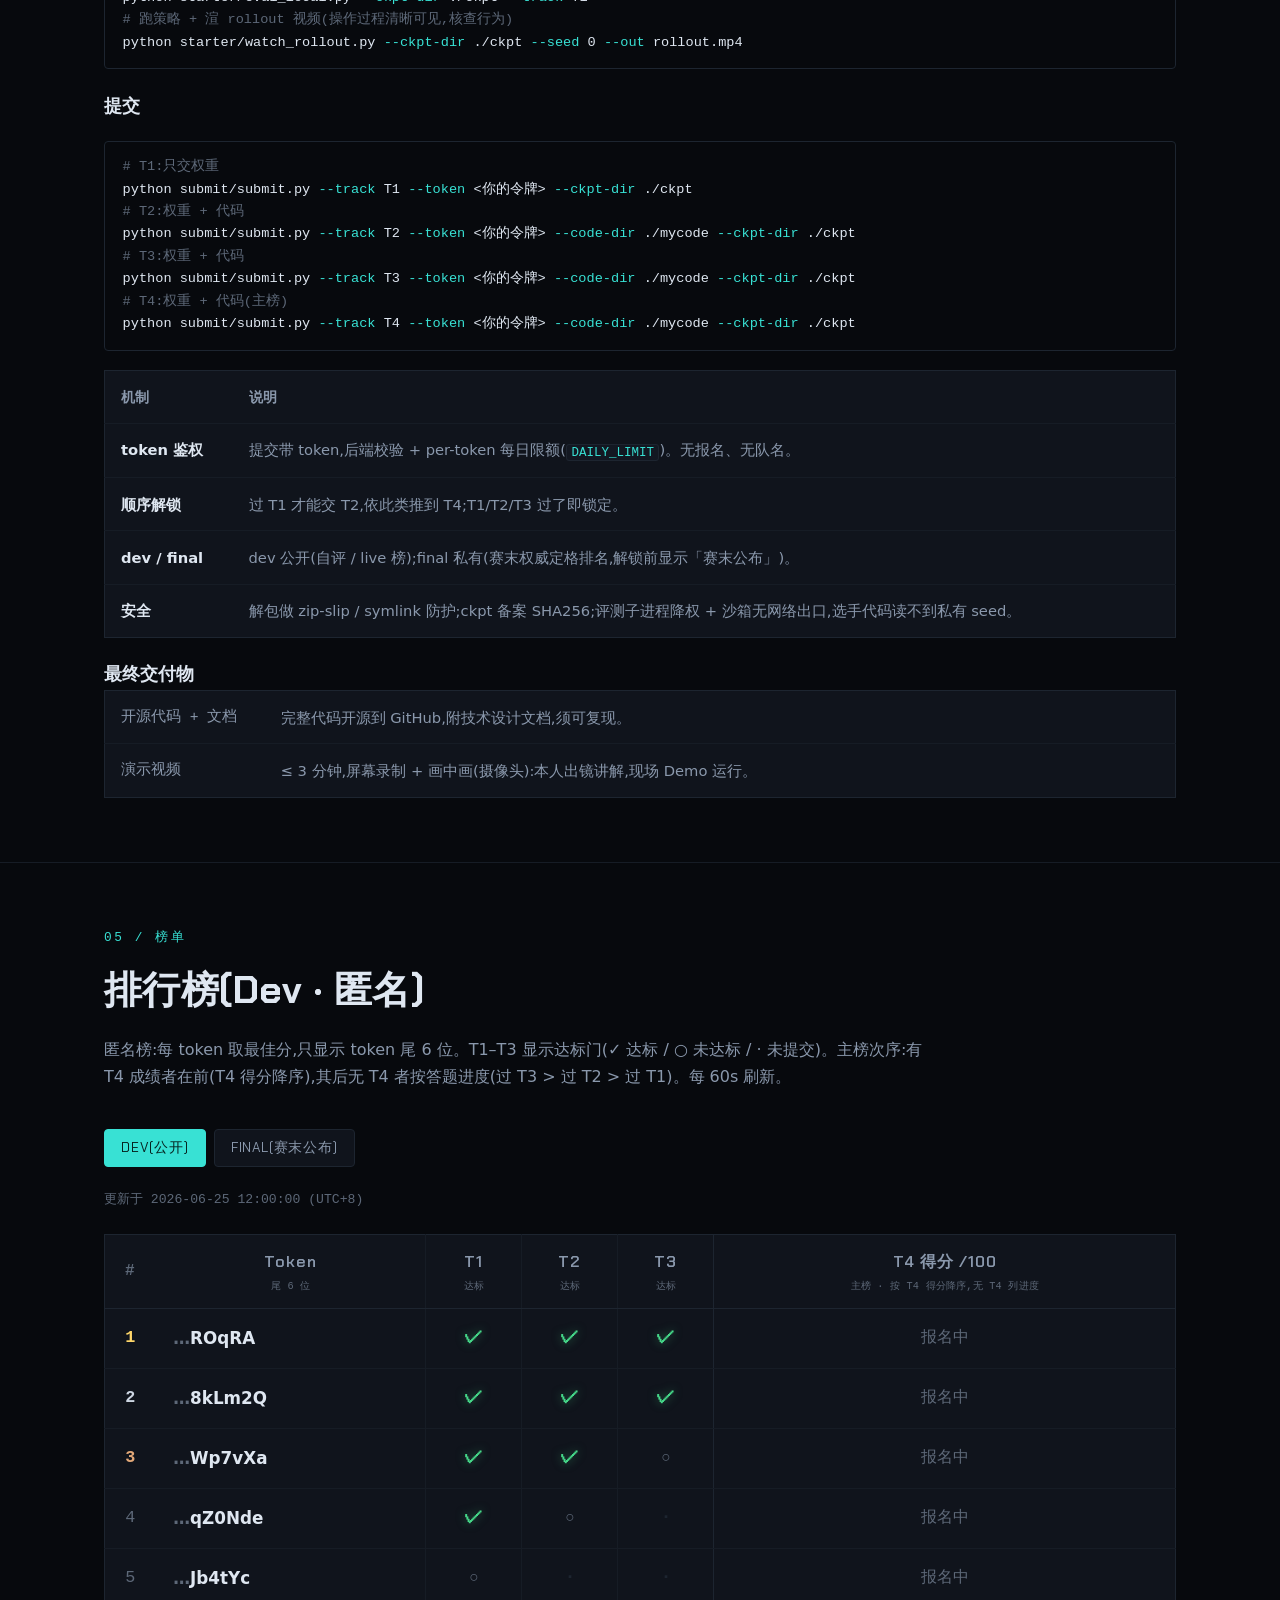
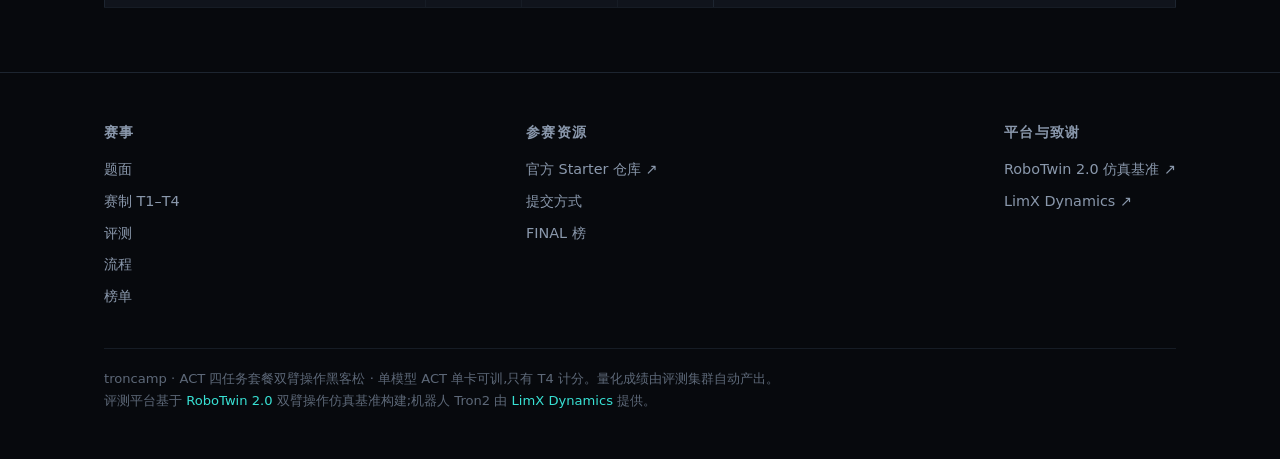
==== commit 842706f9: "feat(web): header redesign + tighten §01/§02 copy - nav/h1/tag/lead -> TronCamp branding; lead repla" ====
--- a/index.html
+++ b/index.html
@@ -4,7 +4,7 @@
 <meta charset="utf-8">
 <meta name="viewport" content="width=device-width, initial-scale=1">
 <title>troncamp · ACT 四任务套餐 · 双臂操作黑客松</title>
-<meta name="description" content="Tron2 双臂机器人四任务套餐线上黑客松:单卡训 ACT(Action Chunking Transformer),四个难度递增的操作任务 adjust_bottle / lift_pot / stack_bowls_two / stack_bowls_three,每门主攻一项工程技能。T1–T4 顺序解锁,只有 T4 计分(末态分级分),主榜按分级分降序排名。">
+<meta name="description" content="Tron2 双臂机器人四任务套餐线上黑客松:单卡训 ACT(Action Chunking Transformer),四个难度递增的操作任务 adjust_bottle / lift_pot / stack_bowls_two / stack_bowls_three,每门主攻一项工程技能。T1–T4 顺序解锁,只有 T4 计分(末态得分 /100),主榜按 T4 得分降序排名。">
 <link rel="stylesheet" href="./style.css">
 <script src="./config.js"></script>
 <script src="./board.js" defer></script>
@@ -13,7 +13,7 @@
 
 <nav class="nav">
   <div class="wrap">
-    <a href="#top" class="brand">tron<span class="accent">camp</span> · 四任务</a>
+    <a href="#top" class="brand">Tron<span class="accent">Camp</span> · Mani</a>
     <span class="nav-links">
       <a href="#task">题面</a>
       <a href="#tracks">赛制</a>
@@ -28,14 +28,11 @@
 <!-- ───────── 页头 ───────── -->
 <header class="hero" id="top">
   <div class="wrap reveal">
-    <span class="tag">ACT 四任务套餐 · Tron2 双臂 · 线上黑客松</span>
-    <h1>四个双臂操作任务,<span class="accent">层层闯关</span></h1>
-    <p class="lead">
-      Tron2 双臂机器人,四个难度递增的操作任务:调正瓶子 → 举锅 → 叠两个碗 → 叠三个碗。
-      单张 4090 上训 <b>ACT</b>(Action Chunking Transformer),每爬一档只多扛一项工程技能——
-      工具链 → 数据工程 → 训练工程 → 网络与闭环。
+    <span class="tag">Tron2 双臂 · 多任务操作 · 层层闯关</span>
+    <h1>TronCamp<span class="accent">线上黑客松</span></h1>
+    <p class="lead lead-wide">
+      TronCamp 线上赛操作赛道:使用 Tron2 双臂机器人,基于 RoboTwin 仿真完成四个难度递增的操作任务。
     </p>
-    <p class="hero-meta">四任务 adjust_bottle · lift_pot · stack_bowls_two · stack_bowls_three · 单模型 ACT(~80M · 单卡可训)· T1–T4 顺序解锁 · 只有 T4 计分(分级分主榜)· 匿名 token 榜</p>
     <div class="hero-actions">
       <a href="#tracks" class="btn primary">赛制 T1–T4</a>
       <a href="#flow" class="btn">参赛流程</a>
@@ -49,35 +46,62 @@
   <div class="wrap reveal">
     <div class="sec-head">
       <span class="sec-num">01 / 题面</span>
-      <h2>四个任务与模型</h2>
-      <p>四个<b>不同</b>的 Tron2 双臂任务,难度递增、全程 easy 环境;每段为专家一次成功操作的真实回放(Tron2 头部视角)。</p>
+      <h2>赛题任务</h2>
+      <p>四个<b>不同</b>的 Tron2 双臂任务,难度递增、全程 easy 环境;每段为专家一次成功操作的真实回放,<b>头部视角 + 正面视角双机位</b>(同一次操作、逐帧对齐)。</p>
     </div>
 
     <div class="video-grid">
       <figure class="vfig">
-        <video src="./assets/videos/adjust_bottle.mp4" muted loop playsinline controls preload="metadata"></video>
-        <figcaption><b>T1 · adjust_bottle</b> 单臂抓取把瓶子调正放好(极易,入门门)。</figcaption>
-      </figure>
-      <figure class="vfig">
-        <video src="./assets/videos/lift_pot.mp4" muted loop playsinline controls preload="metadata"></video>
-        <figcaption><b>T2 · lift_pot</b> 双臂协同把锅举起。</figcaption>
-      </figure>
-      <figure class="vfig">
-        <video src="./assets/videos/stack_bowls_two.mp4" muted loop playsinline controls preload="metadata"></video>
-        <figcaption><b>T3 · stack_bowls_two</b> 双臂把一个碗叠到另一个上。</figcaption>
-      </figure>
-      <figure class="vfig">
-        <video src="./assets/videos/stack_bowls_three.mp4" muted loop playsinline controls preload="metadata"></video>
-        <figcaption><b>T4 · stack_bowls_three</b> 双臂叠三个碗(主榜任务)。</figcaption>
-      </figure>
-    </div>
+        <div class="vpair">
+          <video src="./assets/videos/adjust_bottle.mp4" muted loop playsinline controls preload="metadata"></video>
+          <video src="./assets/videos/adjust_bottle_cam2.mp4" muted loop playsinline preload="metadata"></video>
+        </div>
+        <figcaption><b>T1 · adjust_bottle</b> 单臂抓取把瓶子调正。<span class="vviews">左 头部视角 · 右 正面视角</span></figcaption>
+      </figure>
+      <figure class="vfig">
+        <div class="vpair">
+          <video src="./assets/videos/lift_pot.mp4" muted loop playsinline controls preload="metadata"></video>
+          <video src="./assets/videos/lift_pot_cam2.mp4" muted loop playsinline preload="metadata"></video>
+        </div>
+        <figcaption><b>T2 · lift_pot</b> 双臂协同把锅举起。<span class="vviews">左 头部视角 · 右 正面视角</span></figcaption>
+      </figure>
+      <figure class="vfig">
+        <div class="vpair">
+          <video src="./assets/videos/stack_bowls_two.mp4" muted loop playsinline controls preload="metadata"></video>
+          <video src="./assets/videos/stack_bowls_two_cam2.mp4" muted loop playsinline preload="metadata"></video>
+        </div>
+        <figcaption><b>T3 · stack_bowls_two</b> 双臂把一个碗叠到另一个上。<span class="vviews">左 头部视角 · 右 正面视角</span></figcaption>
+      </figure>
+      <figure class="vfig">
+        <div class="vpair">
+          <video src="./assets/videos/stack_bowls_three.mp4" muted loop playsinline controls preload="metadata"></video>
+          <video src="./assets/videos/stack_bowls_three_cam2.mp4" muted loop playsinline preload="metadata"></video>
+        </div>
+        <figcaption><b>T4 · stack_bowls_three</b> 双臂叠三个碗。<span class="vviews">左 头部视角 · 右 正面视角</span></figcaption>
+      </figure>
+    </div>
+    <script>
+      // 不自动播放(避免多视频同时解码卡顿)。主视频(左·head,有 controls)驱动副视频(右·cam2):
+      // 点播放→两段同步播放;暂停/拖动同步;漂移 >0.15s 即校正,保证双机位逐帧对齐。
+      document.querySelectorAll('.vpair').forEach(function (p) {
+        var v = p.querySelectorAll('video');
+        if (v.length !== 2) return;
+        var m = v[0], s = v[1];
+        m.addEventListener('play', function () { s.play(); });
+        m.addEventListener('pause', function () { s.pause(); });
+        m.addEventListener('seeking', function () { s.currentTime = m.currentTime; });
+        m.addEventListener('timeupdate', function () {
+          if (Math.abs(s.currentTime - m.currentTime) > 0.15) s.currentTime = m.currentTime;
+        });
+      });
+    </script>
 
     <table class="dtable" style="margin-top:1.4rem">
       <thead><tr><th style="width:9rem">项</th><th>说明</th></tr></thead>
       <tbody>
-        <tr><td><b>模型</b></td><td><b>ACT</b>(Action Chunking Transformer,~80M,PyTorch,RoboTwin 原生动作分块策略)。单张 4090 级显卡 <b>&lt;1h 量级</b>可训完一轮,选手可日迭代。</td></tr>
-        <tr><td><b>难度轴</b></td><td>任务本身难度递增(瓶 → 锅 → 2 碗 → 3 碗,Aloha 参考 SR 97 / 88 / 82 / 48);每个门再给一份"卡在阈值线下方"的次优起点物料(混质量数据池 / 欠调 config)逼出该门技能。全程 <b>easy</b> 环境、单 embodiment Tron2。</td></tr>
-        <tr><td><b>数据</b></td><td><b>主办方下发</b> ACT-ready 处理好的数据(process_data 产),选手<b>不自采</b>;T2 给更大的混质量池(数据工程在其上做),T3/T4 给干净集。</td></tr>
+        <tr><td><b>模型</b></td><td><b>ACT</b>(Action Chunking Transformer,~80M,PyTorch,RoboTwin自带实现)</td></tr>
+        <tr><td><b>难度轴</b></td><td>任务难度递增。每道题另给一份次优起点数据(混质量池 / 欠调 config),对应其考察的工程技能。</td></tr>
+        <tr><td><b>数据</b></td><td><b>主办方下发</b>;T2 给更大的混质量池(数据工程在其上做),T3/T4 给干净数据集。</td></tr>
       </tbody>
     </table>
   </div>
@@ -89,29 +113,28 @@
     <div class="sec-head">
       <span class="sec-num">02 / 赛制</span>
       <h2>T1–T4 四任务,顺序解锁</h2>
-      <p>四个任务难度递增,每门主攻一项工程技能。前档达标才能交后档;各档各交各的模型、各自评测。<b>只有 T4 计分</b>(主榜),T1/T2/T3 是 pass/fail 门(过即锁)。</p>
+      <p>四个任务难度递增,每门主攻一项工程技能。前档达标才能交后档;各档各交各的模型、各自评测。<b>前三题通关之后，可以进入T4答题环节，比拼最终的得分</b>,T1/T2/T3 根据成功率阈值判断是否达标，达标即通关。</p>
     </div>
     <table class="dtable">
       <thead>
         <tr>
-          <th style="width:4rem">档</th>
+          <th style="width:4rem">题号</th>
           <th style="width:8.5rem">任务</th>
-          <th>主攻技能 · 次优起点</th>
+          <th>主攻技能</th>
           <th style="width:5.5rem">提交物</th>
           <th style="width:10rem">计分</th>
         </tr>
       </thead>
       <tbody>
-        <tr><td class="lvl">T1</td><td>adjust_bottle<br><span class="th-sub">单臂抓取,极易</span></td><td>工具链入门:给处理好数据 + turnkey config 跑通 ACT</td><td>仅权重</td><td>分级 SR ≥ τ₁(松)→ 解锁</td></tr>
+        <tr><td class="lvl">T1</td><td>adjust_bottle<br><span class="th-sub">单臂抓取,极易</span></td><td>工具链入门:给处理好数据 + config 跑通 ACT</td><td>仅权重</td><td>分级 SR ≥ τ₁(松)→ 解锁</td></tr>
         <tr><td class="lvl">T2</td><td>lift_pot<br><span class="th-sub">双臂举锅</span></td><td>数据工程:在混质量大池上做筛选 / 配比 / load 时增广</td><td>权重 + 代码</td><td>分级 SR ≥ τ₂(须过 T1)</td></tr>
         <tr><td class="lvl">T3</td><td>stack_bowls_two<br><span class="th-sub">双臂叠 2 碗</span></td><td>训练工程:在故意欠调的 config 上调 LR / 步数 / chunk / temporal-agg</td><td>权重 + 代码</td><td>分级 SR ≥ τ₃(须过 T2)</td></tr>
-        <tr><td class="lvl">T4</td><td>stack_bowls_three<br><span class="th-sub">双臂叠 3 碗 · 主榜</span></td><td>网络 / 闭环全开(架构改造 + 推理时闭环,<b>不含 DAgger 自采</b>)</td><td>权重 + 代码</td><td><b>分级分(graded)降序排名(主榜)</b>(须过 T3)</td></tr>
-      </tbody>
-    </table>
-
-    <div class="formula" style="margin-top:1.2rem">T1–T3 门 = <span class="accent">分级 SR ≥ τ</span><span class="dim">　达标即解锁,本身不计分</span></div>
-    <div class="formula">主榜(T4)= <span class="accent">分级分 graded</span> 降序<span class="dim">　末态 /3,无成功率/力质量/其它分量</span></div>
-    <p class="note">阈值 τ₁/τ₂/τ₃ 由主办方赛前实测四任务 easy 基线后标定(T1≤T2≤T3),不写死单点值;EVAL_REPEATS 取均值消 ACT 采样噪声(默认 5)。</p>
+        <tr><td class="lvl">T4</td><td>stack_bowls_three<br><span class="th-sub">双臂叠 3 碗 · 主榜</span></td><td>网络 / 闭环自由度全开:任意发挥，训练更好的策略</td><td>权重 + 代码</td><td><b>T4 得分，满分100</b>(须过 T3)</td></tr>
+      </tbody>
+    </table>
+
+    <div class="formula" style="margin-top:1.2rem">T1–T3 达标条件:<span class="accent"> 成功率SR ≥ τ</span><span class="dim">　达标即解锁,本身不计分</span></div>
+    <div class="formula">T4排行榜分数: <span class="accent">T4 得分 /100</span> 降序<span class="dim">　三个碗摆对位置各得 1/3、叠满得分 100</span></div>
   </div>
 </section>
 
@@ -120,19 +143,19 @@
   <div class="wrap reveal">
     <div class="sec-head">
       <span class="sec-num">03 / 评测</span>
-      <h2>主榜命根子:T4 分级分</h2>
-      <p>只有 T4 计分,用<b>末态分级分</b>而非二值成功率——三个碗叠到第几层都有分,区分度比"成/败"更细。</p>
-    </div>
-    <table class="dtable">
-      <thead><tr><th style="width:7rem">分级分 /3</th><th>判据</th></tr></thead>
-      <tbody>
-        <tr><td class="lvl">1(满分)</td><td>三个碗全部叠好,且每层都落在锚点 <b>C = [0, −0.1]</b> 的 xy ±4cm 内 —— 等价于二值成功。</td></tr>
-        <tr><td class="lvl">⅔</td><td>叠到第二层(两个碗稳定就位)。</td></tr>
-        <tr><td class="lvl">⅓</td><td>叠到第一层(第一个碗就位)。</td></tr>
+      <h2>主榜计分:T4 得分</h2>
+      <p>只有 T4 计分,用<b>末态分层得分</b>而非二值成功率——三个碗叠到第几层都有分,区分度比"成/败"更细。</p>
+    </div>
+    <table class="dtable">
+      <thead><tr><th style="width:7rem">T4 得分 /100</th><th>判据</th></tr></thead>
+      <tbody>
+        <tr><td class="lvl">100(满分)</td><td>三个碗全部叠好,每层都落在锚点 <b>C = [0, −0.1]</b> 的 xy ±4cm 内。</td></tr>
+        <tr><td class="lvl">66.7</td><td>叠到第二层(两个碗稳定就位)。</td></tr>
+        <tr><td class="lvl">33.3</td><td>叠到第一层(第一个碗就位)。</td></tr>
         <tr><td class="lvl">0</td><td>未完成第一层。</td></tr>
       </tbody>
     </table>
-    <p class="note" style="margin-top:1rem">队伍 T4 分 = 私有 100 个 seed episode 的<b>末态分级分均值</b>。分级分在 <b>episode 末态单独算一次</b>(不写进逐步调用的 check_success),由评测内核 <code>graded_score</code> 从仿真末态位姿重算,选手自报无效。</p>
+    <p class="note" style="margin-top:1rem">三层各占 <b>1/3</b>、逐层相加,叠满 = 100(<b>不做平均</b>)。队伍 T4 分 = 私有 100 个 seed episode 的得分均值,在 <b>episode 末态单独算一次</b>(不写进逐步调用的 check_success),由评测内核从末态位姿重算,选手自报无效。</p>
 
     <div class="sec-head" style="margin-top:2rem;margin-bottom:0.6rem">
       <h2 style="font-size:1.2rem">评测机制</h2>
@@ -154,12 +177,12 @@
     <div class="sec-head">
       <span class="sec-num">04 / 流程</span>
       <h2>从 clone 到上榜</h2>
-      <p>clone 公开仓,一键装环境;本地自评跑的就是主办方评测的同一套 harness,只换种子。评测为 <b>in-process</b>:加载 ACT 权重(torch)→ 同进程内跑 rollout → 末态算分(T4 分级分 / T1–T3 分级 SR)。</p>
+      <p>clone 公开仓,一键装环境;本地自评跑的就是主办方评测的同一套 harness,只换种子(评测细节见上节)。</p>
     </div>
 
     <figure class="fig-wide" style="margin-top:1.6rem">
       <img src="./assets/flow.svg" alt="troncamp 提交与评测流程:本地 clone → 训练 → 自评 → 提交 → 评测 → 上榜">
-      <figcaption>端到端数据流:本地 clone / 训练 / 自评 → submit.py 带 token 提交 → 后端闸门 + 队列 → 评测 worker(进程内 ACT rollout · 降权 + 沙箱,私有种子)→ GitHub Pages 匿名榜;看榜改进重新提交,T1 → T2 → T3 → T4 顺序解锁。</figcaption>
+      <figcaption>本地 clone → 用给定数据训练 ACT → 公开种子自评 → submit.py 带 token 提交 → 官方私有种子评测 → 匿名榜上榜;看榜改进、重新提交,T1 → T2 → T3 → T4 顺序解锁。</figcaption>
     </figure>
 
     <h3 style="margin-top:1.6rem;font-size:1.1rem;font-weight:700">本地自评</h3>
@@ -169,9 +192,13 @@
 python starter/watch_rollout.py <span class="a">--ckpt-dir</span> ./ckpt <span class="a">--seed</span> 0 <span class="a">--out</span> rollout.mp4</div>
 
     <h3 style="margin-top:1.4rem;font-size:1.1rem;font-weight:700">提交</h3>
-    <div class="code"><span class="c"># T1:只交权重(ACT ckpt 目录:policy_last.ckpt + dataset_stats.pkl)</span>
+    <div class="code"><span class="c"># T1:只交权重</span>
 python submit/submit.py <span class="a">--track</span> T1 <span class="a">--token</span> &lt;你的令牌&gt; <span class="a">--ckpt-dir</span> ./ckpt
-<span class="c"># T2 / T3 / T4:权重 + 整库代码(CLI 自动打包,自动算 SHA256)</span>
+<span class="c"># T2:权重 + 代码</span>
+python submit/submit.py <span class="a">--track</span> T2 <span class="a">--token</span> &lt;你的令牌&gt; <span class="a">--code-dir</span> ./mycode <span class="a">--ckpt-dir</span> ./ckpt
+<span class="c"># T3:权重 + 代码</span>
+python submit/submit.py <span class="a">--track</span> T3 <span class="a">--token</span> &lt;你的令牌&gt; <span class="a">--code-dir</span> ./mycode <span class="a">--ckpt-dir</span> ./ckpt
+<span class="c"># T4:权重 + 代码(主榜)</span>
 python submit/submit.py <span class="a">--track</span> T4 <span class="a">--token</span> &lt;你的令牌&gt; <span class="a">--code-dir</span> ./mycode <span class="a">--ckpt-dir</span> ./ckpt</div>
 
     <table class="dtable" style="margin-top:1.2rem">
@@ -200,7 +227,7 @@
     <div class="sec-head">
       <span class="sec-num">05 / 榜单</span>
       <h2>排行榜(Dev · 匿名)</h2>
-      <p>匿名榜:每 token 取最佳分,只显示 token 尾 6 位。T1–T3 显示达标门(✓ 达标 / ○ 未达标 / · 未提交)。主榜次序:有 T4 成绩者在前(分级分降序),其后是无 T4 者按答题进度(过 T3 &gt; 过 T2 &gt; 过 T1)。每 60s 刷新。</p>
+      <p>匿名榜:每 token 取最佳分,只显示 token 尾 6 位。T1–T3 显示达标门(✓ 达标 / ○ 未达标 / · 未提交)。主榜次序:有 T4 成绩者在前(T4 得分降序),其后无 T4 者按答题进度(过 T3 &gt; 过 T2 &gt; 过 T1)。每 60s 刷新。</p>
     </div>
 
     <div class="tabs">
@@ -222,7 +249,7 @@
           <th class="c-gate">T1 <span class="th-sub">达标</span></th>
           <th class="c-gate">T2 <span class="th-sub">达标</span></th>
           <th class="c-gate">T3 <span class="th-sub">达标</span></th>
-          <th class="c-t3">T4 分级分 / 进度 <span class="th-sub">主榜 · 有 T4 按 graded 降序,无 T4 按进度</span></th>
+          <th class="c-t3">T4 得分 /100 <span class="th-sub">主榜 · 按 T4 得分降序,无 T4 列进度</span></th>
         </tr>
       </thead>
       <tbody></tbody>
@@ -255,7 +282,7 @@
         <a href="https://github.com/limxdynamics" target="_blank" rel="noopener">LimX Dynamics ↗</a>
       </div>
     </div>
-    <p class="foot-note">troncamp · ACT 四任务套餐双臂操作黑客松 · 四任务(adjust_bottle / lift_pot / stack_bowls_two / stack_bowls_three)+ 单模型 ACT(单卡可训),只有 T4 计分。量化成绩由评测集群自动产出。<br>评测平台基于 <a href="https://github.com/RoboTwin-Platform/RoboTwin" target="_blank" rel="noopener">RoboTwin 2.0</a> 双臂操作仿真基准构建;机器人 Tron2 由 <a href="https://github.com/limxdynamics" target="_blank" rel="noopener">LimX Dynamics</a> 提供。</p>
+    <p class="foot-note">troncamp · ACT 四任务套餐双臂操作黑客松 · 单模型 ACT 单卡可训,只有 T4 计分。量化成绩由评测集群自动产出。<br>评测平台基于 <a href="https://github.com/RoboTwin-Platform/RoboTwin" target="_blank" rel="noopener">RoboTwin 2.0</a> 双臂操作仿真基准构建;机器人 Tron2 由 <a href="https://github.com/limxdynamics" target="_blank" rel="noopener">LimX Dynamics</a> 提供。</p>
   </div>
 </footer>
 
--- a/style.css
+++ b/style.css
@@ -1,23 +1,25 @@
-/* troncamp · hanging_mug 鲁棒泛化黑客松 — 官网 + 排行榜
-   朴素商务风:白底、表格为主、极简动画、可离线/打印。
+/* troncamp · stack_blocks_three 鲁棒泛化机器人操作黑客松 — 官网 + 排行榜
+   暗色科幻控制台风:近黑底 + 单一青色(teal)强调 + 等宽数据字 + 细网格/扫描线。
    零构建,原生 HTML/CSS/JS。 */
 
+@import url('https://fonts.googleapis.com/css2?family=Chakra+Petch:wght@400;500;600;700&display=swap');
+
 :root {
-  --bg: #ffffff;
-  --bg-soft: #f7f8fa;
-  --panel: #ffffff;
-  --panel-2: #f4f6f8;
-  --line: #d8dee6;
-  --line-soft: #e7ebf0;
-  --text: #1b2330;
-  --muted: #4a5567;
-  --dim: #818c9c;
-  --accent: #1f5fb0;          /* 商务蓝 */
-  --accent-soft: #eaf1fa;
-  --ok: #1f8a4c;
-  --warn: #b4690e;
-  --bad: #c0392b;
-  --body: 'PingFang SC', 'Microsoft YaHei', 'Segoe UI', system-ui, sans-serif;
+  --bg: #07090d;
+  --bg-soft: #0b0e14;
+  --panel: #10141c;
+  --panel-2: #131822;
+  --line: #1d2530;
+  --line-soft: #161c25;
+  --text: #dfe7f1;
+  --muted: #8a98ac;
+  --dim: #5d6878;
+  --accent: #38e1d4;
+  --accent-dim: #1d7d77;
+  --warn: #f0b35c;
+  --bad: #f08c8c;
+  --display: 'Chakra Petch', 'PingFang SC', 'Microsoft YaHei', sans-serif;
+  --body: 'PingFang SC', 'Microsoft YaHei', system-ui, sans-serif;
   --mono: ui-monospace, 'SF Mono', 'JetBrains Mono', Consolas, monospace;
 }
 
@@ -28,218 +30,354 @@
   background: var(--bg);
   color: var(--text);
   font-family: var(--body);
-  line-height: 1.72;
+  line-height: 1.7;
   -webkit-font-smoothing: antialiased;
+  overflow-x: hidden;
+}
+
+/* 全局氛围:网格 + 顶部青色辉光 */
+body::before {
+  content: '';
+  position: fixed;
+  inset: 0;
+  z-index: 0;
+  pointer-events: none;
+  background:
+    radial-gradient(120% 60% at 50% -10%, rgba(56, 225, 212, 0.10), transparent 60%),
+    linear-gradient(rgba(56, 225, 212, 0.028) 1px, transparent 1px) 0 0 / 100% 60px,
+    linear-gradient(90deg, rgba(56, 225, 212, 0.028) 1px, transparent 1px) 0 0 / 60px 100%;
 }
 
 a { color: var(--accent); text-decoration: none; }
 a:hover { text-decoration: underline; }
 
-.wrap { max-width: 1080px; margin: 0 auto; padding: 0 1.5rem; }
+.wrap { max-width: 1120px; margin: 0 auto; padding: 0 1.5rem; position: relative; z-index: 1; }
 
 /* ───────── 顶栏 ───────── */
 .nav {
   position: sticky; top: 0; z-index: 50;
-  background: #ffffff;
+  background: rgba(7, 9, 13, 0.82);
+  backdrop-filter: blur(10px);
   border-bottom: 1px solid var(--line);
 }
-.nav .wrap { display: flex; align-items: center; gap: 1.4rem; height: 56px; }
+.nav .wrap { display: flex; align-items: center; gap: 1.5rem; height: 58px; }
 .brand {
-  font-weight: 700; font-size: 1.05rem; letter-spacing: 0.02em;
-  white-space: nowrap; color: var(--text);
+  font-family: var(--display); font-weight: 700; font-size: 1.05rem;
+  letter-spacing: 0.04em; white-space: nowrap;
 }
 .brand .accent { color: var(--accent); }
-.nav-links { display: flex; gap: 1.3rem; margin-left: auto; flex-wrap: wrap; align-items: center; }
+.nav-links { display: flex; gap: 1.35rem; margin-left: auto; flex-wrap: wrap; }
 .nav-links a {
-  color: var(--muted); font-size: 0.92rem; font-weight: 500;
+  color: var(--muted); font-family: var(--display); font-size: 0.85rem;
+  font-weight: 500; letter-spacing: 0.08em; text-transform: uppercase;
 }
 .nav-links a:hover { color: var(--accent); text-decoration: none; }
-.nav-links a.active { color: var(--accent); font-weight: 600; }
 .nav-links a.cta {
-  color: #fff; background: var(--accent); border: 1px solid var(--accent);
-  padding: 0.3rem 0.85rem; border-radius: 4px;
-}
-.nav-links a.cta:hover { background: #194e91; text-decoration: none; }
-
-/* ───────── 页头 ───────── */
-.hero { padding: 3.2rem 0 2.4rem; border-bottom: 1px solid var(--line-soft); background: var(--bg-soft); }
+  color: var(--accent); border: 1px solid var(--accent-dim);
+  padding: 0.25rem 0.8rem; border-radius: 3px;
+}
+.nav-links a.cta:hover { background: rgba(56, 225, 212, 0.12); }
+
+/* ───────── Hero ───────── */
+.hero { padding: 5rem 0 3.5rem; position: relative; }
 .hero .tag {
   font-family: var(--mono); font-size: 0.78rem; color: var(--accent);
-  letter-spacing: 0.08em; text-transform: uppercase; margin-bottom: 0.9rem;
-  display: inline-block;
+  letter-spacing: 0.25em; text-transform: uppercase; margin-bottom: 1.4rem;
+  display: inline-flex; align-items: center; gap: 0.6rem;
+}
+.hero .tag::before {
+  content: ''; width: 28px; height: 1px; background: var(--accent);
 }
 .hero h1 {
-  font-weight: 700; font-size: clamp(1.8rem, 4vw, 2.6rem); line-height: 1.2;
-  letter-spacing: 0.01em; margin-bottom: 0.9rem;
+  font-family: var(--display); font-weight: 700;
+  font-size: clamp(2.6rem, 6vw, 4.6rem); line-height: 1.04;
+  letter-spacing: 0.01em; margin-bottom: 1.2rem;
 }
 .hero h1 .accent { color: var(--accent); }
-.hero .lead { font-size: clamp(1rem, 1.4vw, 1.12rem); color: var(--muted); max-width: 52rem; margin-bottom: 1.2rem; }
-.hero-meta {
-  font-family: var(--mono); font-size: 0.82rem; color: var(--muted);
-  letter-spacing: 0.01em; line-height: 1.7; margin-bottom: 1.3rem;
-  border-left: 3px solid var(--accent); padding-left: 0.9rem;
-}
-.hero-actions { display: flex; flex-wrap: wrap; gap: 0.8rem; align-items: center; }
+.hero .lead {
+  font-size: clamp(1rem, 1.6vw, 1.2rem); color: var(--muted);
+  max-width: 50rem; margin-bottom: 2.2rem;
+}
+/* 单行简介:放开宽度,桌面端整句落一行(窄屏仍自然换行,不溢出) */
+.hero .lead.lead-wide { max-width: none; }
+.chips { display: flex; flex-wrap: wrap; gap: 0.7rem; margin-bottom: 2.2rem; }
+.chip {
+  font-family: var(--mono); font-size: 0.82rem; color: var(--text);
+  background: var(--panel); border: 1px solid var(--line);
+  padding: 0.45rem 0.9rem; border-radius: 3px;
+}
+.chip b { color: var(--accent); font-weight: 600; }
+.hero-meta { font-family: var(--mono); font-size: 0.84rem; color: var(--muted); letter-spacing: 0.02em; margin-bottom: 2rem; line-height: 1.7; }
+.hero-actions { display: flex; flex-wrap: wrap; gap: 0.9rem; align-items: center; }
 .btn {
-  font-weight: 600; font-size: 0.92rem; padding: 0.6rem 1.3rem; border-radius: 4px;
-  border: 1px solid var(--line); color: var(--text); background: #fff; cursor: pointer;
-  transition: all 0.12s; display: inline-block;
-}
-.btn:hover { text-decoration: none; border-color: var(--accent); color: var(--accent); }
-.btn.primary { background: var(--accent); color: #fff; border-color: var(--accent); }
-.btn.primary:hover { background: #194e91; color: #fff; }
+  font-family: var(--display); font-weight: 600; font-size: 0.92rem;
+  letter-spacing: 0.06em; padding: 0.7rem 1.5rem; border-radius: 4px;
+  border: 1px solid var(--line); color: var(--text); background: var(--panel);
+  cursor: pointer; transition: all 0.15s;
+}
+.btn:hover { text-decoration: none; border-color: var(--accent-dim); }
+.btn.primary { background: var(--accent); color: #06231f; border-color: var(--accent); }
+.btn.primary:hover { background: #5ff0e4; }
+
+.countdown-box {
+  margin-top: 2.4rem; display: inline-flex; align-items: baseline; gap: 0.8rem;
+  border-top: 1px solid var(--line); padding-top: 1.2rem;
+}
+.countdown-box .label {
+  font-family: var(--mono); font-size: 0.78rem; color: var(--dim);
+  letter-spacing: 0.15em; text-transform: uppercase;
+}
+#countdown {
+  font-family: var(--mono); color: var(--accent); font-size: 1.4rem;
+  letter-spacing: 0.04em; font-variant-numeric: tabular-nums;
+}
+#countdown.over { color: var(--warn); }
 
 /* ───────── 区块 ───────── */
-section { padding: 2.8rem 0; }
-section + section { border-top: 1px solid var(--line-soft); }
-.sec-head { margin-bottom: 1.6rem; }
+section { padding: 4rem 0; border-top: 1px solid var(--line-soft); position: relative; }
+.sec-head { margin-bottom: 2.4rem; }
 .sec-num {
-  font-family: var(--mono); font-size: 0.78rem; color: var(--accent);
-  letter-spacing: 0.12em; display: block; margin-bottom: 0.4rem;
-}
-.sec-head h2 { font-weight: 700; font-size: clamp(1.4rem, 2.6vw, 1.9rem); letter-spacing: 0.01em; }
-.sec-head p { color: var(--muted); max-width: 56rem; margin-top: 0.6rem; }
-
-.prose p { color: var(--muted); margin-bottom: 1rem; max-width: 60rem; }
-.prose strong, .prose b { color: var(--text); }
-.prose h3 { font-weight: 700; font-size: 1.15rem; margin: 1.6rem 0 0.7rem; }
-.prose ul { margin: 0.4rem 0 1rem 1.3rem; color: var(--muted); }
-.prose li { margin-bottom: 0.4rem; }
-.prose li b { color: var(--text); }
-
-/* ───────── 数据表 ───────── */
-.dtable { width: 100%; border-collapse: collapse; background: #fff; border: 1px solid var(--line); margin: 0.4rem 0; }
-.dtable caption { caption-side: top; text-align: left; color: var(--dim); font-size: 0.85rem; padding-bottom: 0.5rem; }
-.dtable th, .dtable td { padding: 0.75rem 0.9rem; text-align: left; border-bottom: 1px solid var(--line-soft); vertical-align: top; }
-.dtable thead th { background: var(--panel-2); font-weight: 700; color: var(--text); font-size: 0.9rem; border-bottom: 1px solid var(--line); }
+  font-family: var(--mono); font-size: 0.8rem; color: var(--accent);
+  letter-spacing: 0.2em; display: block; margin-bottom: 0.6rem;
+}
+.sec-head h2 {
+  font-family: var(--display); font-weight: 700; font-size: clamp(1.7rem, 3.4vw, 2.4rem);
+  letter-spacing: 0.01em;
+}
+.sec-head p { color: var(--muted); max-width: 52rem; margin-top: 0.8rem; }
+
+/* 概览 */
+.overview { display: grid; grid-template-columns: 1.3fr 1fr; gap: 2.5rem; align-items: center; }
+.overview .fig { border: 1px solid var(--line); border-radius: 6px; overflow: hidden; background: var(--panel); }
+.overview .fig img { display: block; width: 100%; }
+.overview .fig figcaption {
+  font-size: 0.82rem; color: var(--dim); padding: 0.8rem 1rem;
+  border-top: 1px solid var(--line); line-height: 1.55;
+}
+.overview p { color: var(--muted); margin-bottom: 1.1rem; }
+.overview strong { color: var(--text); }
+.ov-prose { max-width: 64rem; }
+.ov-prose p { color: var(--muted); margin-bottom: 1.1rem; }
+.ov-prose strong { color: var(--text); }
+
+/* 通用卡片 */
+.cards { display: grid; gap: 1.2rem; }
+.card {
+  background: var(--panel); border: 1px solid var(--line); border-radius: 6px;
+  padding: 1.5rem 1.6rem;
+}
+.card h3 { font-family: var(--display); font-weight: 600; font-size: 1.15rem; margin-bottom: 0.7rem; }
+.card p { color: var(--muted); font-size: 0.95rem; }
+
+/* 赛题卡 */
+.tasks { grid-template-columns: repeat(3, 1fr); }
+.task-card { position: relative; padding-top: 2.6rem; }
+.task-card .tno {
+  position: absolute; top: 1.2rem; left: 1.6rem;
+  font-family: var(--display); font-weight: 700; font-size: 1.05rem; color: var(--accent);
+  letter-spacing: 0.05em;
+}
+.task-card .weight {
+  position: absolute; top: 1.3rem; right: 1.6rem;
+  font-family: var(--mono); font-size: 1.5rem; color: var(--text); font-weight: 600;
+}
+.task-card h3 { margin-bottom: 0.5rem; }
+.task-card .role { font-family: var(--mono); font-size: 0.76rem; color: var(--dim); letter-spacing: 0.1em; text-transform: uppercase; margin-bottom: 0.9rem; }
+.task-card ul { list-style: none; display: flex; flex-direction: column; gap: 0.55rem; }
+.task-card li { font-size: 0.9rem; color: var(--muted); padding-left: 1rem; position: relative; }
+.task-card li::before { content: '▸'; position: absolute; left: 0; color: var(--accent-dim); }
+.task-card.focus { border-color: var(--accent-dim); box-shadow: 0 0 0 1px rgba(56,225,212,0.18) inset; }
+
+/* 菜单/规则表 */
+.dtable { width: 100%; border-collapse: collapse; background: var(--panel); border: 1px solid var(--line); }
+.dtable th, .dtable td { padding: 0.85rem 1rem; text-align: left; border-bottom: 1px solid var(--line-soft); vertical-align: top; }
+.dtable th { font-family: var(--display); font-weight: 600; color: var(--muted); font-size: 0.9rem; }
 .dtable td { color: var(--muted); font-size: 0.92rem; }
 .dtable td b, .dtable td strong { color: var(--text); }
-.dtable tbody tr:last-child td { border-bottom: none; }
-.dtable tbody tr:nth-child(even) { background: var(--bg-soft); }
-.lvl { font-family: var(--mono); font-weight: 700; color: var(--accent); white-space: nowrap; }
-.th-sub { display: block; font-family: var(--mono); font-size: 0.68rem; font-weight: 400; color: var(--dim); letter-spacing: 0.01em; margin-top: 0.15rem; }
-
-/* ───────── 公式 / 提示 ───────── */
+.dtable tr:last-child td { border-bottom: none; }
+.lvl { font-family: var(--mono); font-size: 0.82rem; color: var(--accent); white-space: nowrap; }
+
+/* 评分 */
 .formula {
-  font-family: var(--mono); font-size: 0.98rem; color: var(--text);
-  background: var(--accent-soft); border: 1px solid var(--line); border-left: 3px solid var(--accent);
-  border-radius: 4px; padding: 0.9rem 1.1rem; margin: 1rem 0; overflow-x: auto;
-}
-.formula .accent { color: var(--accent); font-weight: 700; }
+  font-family: var(--mono); font-size: 1.05rem; color: var(--text);
+  background: var(--panel-2); border: 1px solid var(--line); border-left: 3px solid var(--accent);
+  border-radius: 4px; padding: 1.1rem 1.3rem; margin: 1.4rem 0; overflow-x: auto;
+}
+.formula .accent { color: var(--accent); }
 .formula .dim { color: var(--dim); }
-.note {
-  background: var(--bg-soft); border: 1px solid var(--line-soft); border-left: 3px solid var(--dim);
-  border-radius: 4px; padding: 0.85rem 1.1rem; margin: 1rem 0; color: var(--muted); font-size: 0.92rem;
-}
-.note b { color: var(--text); }
-
-/* ───────── 代码 ───────── */
-code { font-family: var(--mono); font-size: 0.88em; background: var(--panel-2); border: 1px solid var(--line-soft); border-radius: 3px; padding: 0.05em 0.35em; color: var(--text); }
+.layers { grid-template-columns: repeat(3, 1fr); }
+.layer-card .ln { font-family: var(--mono); font-size: 0.78rem; color: var(--accent); letter-spacing: 0.1em; margin-bottom: 0.6rem; }
+
+/* 提交步骤 */
+.steps { counter-reset: step; display: grid; gap: 0; border: 1px solid var(--line); border-radius: 6px; overflow: hidden; }
+.step { display: grid; grid-template-columns: 3rem 1fr; gap: 1rem; padding: 1.2rem 1.4rem; background: var(--panel); border-bottom: 1px solid var(--line-soft); }
+.step:last-child { border-bottom: none; }
+.step .sn { counter-increment: step; font-family: var(--mono); color: var(--accent); font-size: 1.1rem; }
+.step .sn::before { content: counter(step, decimal-leading-zero); }
+.step h4 { font-family: var(--display); font-weight: 600; font-size: 1rem; margin-bottom: 0.3rem; }
+.step p { color: var(--muted); font-size: 0.9rem; }
 .code {
   font-family: var(--mono); font-size: 0.85rem; color: var(--text);
-  background: var(--bg-soft); border: 1px solid var(--line); border-radius: 4px;
-  padding: 0.9rem 1.1rem; margin: 0.9rem 0; overflow-x: auto; white-space: pre; line-height: 1.65;
-}
-.code code { background: none; border: none; padding: 0; }
+  background: var(--bg); border: 1px solid var(--line); border-radius: 4px;
+  padding: 0.9rem 1.1rem; margin-top: 1.2rem; overflow-x: auto; white-space: pre; line-height: 1.65;
+}
 .code .c { color: var(--dim); }
 .code .a { color: var(--accent); }
 
-/* ───────── 图 / 关键帧 filmstrip ───────── */
-.fig { border: 1px solid var(--line); border-radius: 6px; overflow: hidden; background: #fff; margin: 1.2rem 0; }
-.fig img { display: block; width: 100%; }
-.fig figcaption { font-size: 0.84rem; color: var(--muted); padding: 0.75rem 1rem; border-top: 1px solid var(--line-soft); line-height: 1.55; }
-
-.filmstrip { display: grid; grid-template-columns: repeat(3, 1fr); gap: 0.7rem; margin: 1.1rem 0; }
-.filmstrip figure { border: 1px solid var(--line); border-radius: 5px; overflow: hidden; background: #fff; }
-.filmstrip img { display: block; width: 100%; background: #f0f0f0; }
-.filmstrip figcaption { font-size: 0.78rem; color: var(--muted); padding: 0.45rem 0.6rem; border-top: 1px solid var(--line-soft); text-align: center; }
+/* ───────── 排行榜 ───────── */
+.board-head { display: flex; align-items: baseline; gap: 1.2rem; flex-wrap: wrap; margin-bottom: 1.4rem; }
+.board-head .upd { font-family: var(--mono); font-size: 0.82rem; color: var(--dim); }
+.board-head .to-final { margin-left: auto; }
+table.board { width: 100%; border-collapse: collapse; background: var(--panel); border: 1px solid var(--line); }
+table.board thead th { color: var(--muted); font-family: var(--display); font-weight: 600; padding: 0.8rem 0.5rem; border-bottom: 1px solid var(--line); white-space: nowrap; }
+table.board tr.grp th { font-size: 1rem; letter-spacing: 0.06em; }
+table.board tr.grp th.tgroup { color: var(--accent); border-left: 1px solid var(--line); }
+table.board tr.sub th { font-size: 0.85rem; font-weight: 500; color: var(--dim); }
+table.board tbody td {
+  padding: 0.95rem 0.5rem; text-align: center; font-size: 1.02rem;
+  font-family: var(--mono); font-variant-numeric: tabular-nums; border-bottom: 1px solid var(--line-soft);
+}
+table.board tbody tr:hover { background: rgba(56, 225, 212, 0.045); }
+table.board td.team { font-family: var(--body); font-size: 1.05rem; font-weight: 600; text-align: left; padding-left: 1.1rem; }
+table.board td.rank { color: var(--dim); }
+table.board tbody tr:nth-child(-n+3) td.rank { color: var(--accent); font-weight: 700; }
+table.board td.total { color: var(--accent); font-size: 1.3rem; font-weight: 700; }
+table.board td.gstart { border-left: 1px solid var(--line); }
+td .pos { color: var(--accent); } td .neg { color: var(--bad); } .dimcell { color: var(--dim); }
+.tag { font-size: 0.72rem; color: var(--dim); border: 1px solid var(--line); border-radius: 3px; padding: 0 0.35rem; margin-left: 0.4rem; }
+
+/* ── 排行榜进度条版(2026-06-15):T1/T2 达标绿勾,T3 分数+进度条,只按 T3 排名 ── */
+table.board-strip td, table.board-strip thead th { text-align: center; }
+table.board-strip .c-rank { width: 3.2rem; color: var(--dim); font-family: var(--mono); font-size: 1.05rem; }
+table.board-strip tbody tr.top1 .c-rank { color: #ffd76a; }
+table.board-strip tbody tr.top2 .c-rank { color: #cdd6e2; }
+table.board-strip tbody tr.top3 .c-rank { color: #e2a878; }
+table.board-strip tbody tr.top .c-rank { font-weight: 700; }
+table.board-strip td.c-team { text-align: left; padding-left: 1.1rem; font-family: var(--body); font-size: 1.05rem; font-weight: 600; }
+.th-sub { display: block; font-family: var(--mono); font-size: 0.64rem; font-weight: 400; color: var(--dim); letter-spacing: 0.02em; margin-top: 0.18rem; }
+.c-gate { width: 6rem; border-left: 1px solid var(--line-soft); }
+.gate { font-size: 1.2rem; font-weight: 700; line-height: 1; }
+.gate-ok { color: #46d98a; text-shadow: 0 0 10px rgba(70, 217, 138, 0.5); }
+.gate-miss { color: var(--dim); font-size: 0.98rem; }
+.gate-none { color: var(--line); }
+.c-t3 { border-left: 1px solid var(--line); min-width: 9.5rem; }
+.t3wrap { display: inline-flex; flex-direction: column; align-items: center; gap: 0.2rem; min-width: 7rem; }
+.t3num { font-family: var(--display); font-size: 1.4rem; font-weight: 700; color: var(--accent); line-height: 1; }
+.t3sub { font-family: var(--mono); font-size: 0.66rem; color: var(--dim); }
+.t3bar { display: block; width: 100%; height: 3px; background: var(--line); border-radius: 2px; overflow: hidden; }
+.t3bar i { display: block; height: 100%; background: linear-gradient(90deg, var(--accent-dim), var(--accent)); }
+table.board-strip tbody tr.top1 .t3bar i { background: linear-gradient(90deg, var(--accent), #ffd76a); }
+
+#empty, .locked { text-align: center; color: var(--dim); padding: 4rem 0; font-size: 1.3rem; letter-spacing: 0.12em; }
+.locked .big { display: block; color: var(--accent); font-family: var(--display); font-size: clamp(2rem, 5vw, 3rem); font-weight: 700; margin-bottom: 1rem; letter-spacing: 0.2em; }
+
+/* ───────── Footer ───────── */
+footer { border-top: 1px solid var(--line); padding: 3rem 0; color: var(--dim); }
+.foot-grid { display: flex; flex-wrap: wrap; gap: 2.5rem; justify-content: space-between; }
+.foot-col h5 { font-family: var(--display); color: var(--muted); font-size: 0.85rem; letter-spacing: 0.1em; text-transform: uppercase; margin-bottom: 0.8rem; }
+.foot-col a { display: block; color: var(--muted); font-size: 0.9rem; margin-bottom: 0.45rem; }
+.foot-col a:hover { color: var(--accent); }
+.foot-note { margin-top: 2rem; font-size: 0.82rem; color: var(--dim); border-top: 1px solid var(--line-soft); padding-top: 1.2rem; }
+
+/* 入场动画 */
+@keyframes rise { from { opacity: 0; transform: translateY(14px); } to { opacity: 1; transform: none; } }
+.hero .tag { animation: rise 0.5s both; }
+.hero h1 { animation: rise 0.5s 0.06s both; }
+.hero .lead { animation: rise 0.5s 0.12s both; }
+.chips { animation: rise 0.5s 0.18s both; }
+.hero-actions { animation: rise 0.5s 0.24s both; }
+.countdown-box { animation: rise 0.5s 0.3s both; }
+
+@media (max-width: 860px) {
+  .overview, .tasks, .layers { grid-template-columns: 1fr; }
+  .nav-links { gap: 0.9rem; }
+  .nav-links a:not(.cta) { display: none; }
+  table.board { font-size: 0.9rem; }
+}
+
+/* ── #submit 评测可视化(2026-06-15) ── */
+.fig-wide { margin: 1.8rem 0 0; border: 1px solid var(--line); border-radius: 6px; overflow: hidden; background: var(--panel); }
+.fig-wide img { display: block; width: 100%; }
+.fig-wide figcaption,
+.explain-grid figcaption { padding: 0.75rem 1rem; font-size: 0.84rem; line-height: 1.55; color: var(--muted); border-top: 1px solid var(--line-soft); }
+.explain-grid { display: grid; grid-template-columns: 1fr; gap: 1.6rem; margin-top: 1.3rem; }
+.explain-grid .fig { border: 1px solid var(--line); border-radius: 6px; overflow: hidden; background: var(--panel); display: flex; flex-direction: column; }
+.explain-grid .fig img { display: block; width: 100%; }
+@media (max-width: 760px) { .explain-grid { grid-template-columns: 1fr; } }
+
+/* ── #submit 评测 rollout 视频(2026-06-15) ── */
+.video-grid { display: grid; grid-template-columns: 1fr; gap: 1.5rem; margin: 1.5rem 0 0; }
+.vfig { border: 1px solid var(--line); border-radius: 6px; overflow: hidden; background: var(--panel); }
+.vfig video { display: block; width: 100%; background: #07090d; }
+.vpair { display: flex; gap: 2px; background: #07090d; }
+.vpair video { width: 50%; display: block; background: #07090d; }
+.vfig figcaption { padding: 0.8rem 1.05rem; font-size: 0.86rem; color: var(--muted); border-top: 1px solid var(--line-soft); line-height: 1.6; }
+.vfig figcaption b { color: var(--text); }
+.vviews { display: block; margin-top: 0.3rem; font-size: 0.76rem; opacity: 0.7; }
+@media (min-width: 920px) { .video-grid.cols2 { grid-template-columns: 1fr 1fr; } }
+
+/* ── #submit 网页提交 CTA(2026-06-15) ── */
+.submit-cta { display: flex; flex-wrap: wrap; align-items: center; gap: 0.9rem 1.3rem; margin: 0 0 1.8rem; }
+.submit-cta .btn.primary { font-size: 1rem; padding: 0.8rem 1.8rem; }
+.submit-cta-note { color: var(--muted); font-size: 0.9rem; max-width: 36rem; line-height: 1.55; }
+
+/* ════════ troncamp 增补(沿用原版色板,只补原版没有的少量类) ════════ */
+
+/* 任务演示帧占位(stack_blocks_three rollout 渲染后替换为 filmstrip) */
+.placeholder-fig {
+  display: flex; flex-direction: column; align-items: center; justify-content: center; gap: 0.7rem;
+  margin: 1.6rem 0 0; padding: 3.2rem 1.2rem; text-align: center;
+  border: 1px dashed var(--accent-dim); border-radius: 6px; background: var(--panel-2);
+  background-image: repeating-linear-gradient(45deg, rgba(56,225,212,0.04) 0 10px, transparent 10px 20px);
+}
+.placeholder-fig .ph-icon { font-size: 1.8rem; color: var(--accent-dim); line-height: 1; }
+.placeholder-fig .ph-text { font-family: var(--mono); font-size: 0.86rem; color: var(--muted); letter-spacing: 0.02em; }
+
+/* 关键帧 filmstrip(任务示意图) */
+.filmstrip { display: grid; grid-template-columns: repeat(3, 1fr); gap: 0.8rem; margin: 1.6rem 0 0; }
+.filmstrip figure { border: 1px solid var(--line); border-radius: 6px; overflow: hidden; background: var(--panel); }
+.filmstrip img { display: block; width: 100%; }
+.filmstrip figcaption { font-size: 0.78rem; color: var(--muted); padding: 0.5rem 0.7rem; border-top: 1px solid var(--line-soft); text-align: center; }
 .filmstrip .kf-no { font-family: var(--mono); color: var(--accent); font-weight: 700; }
 @media (max-width: 720px) { .filmstrip { grid-template-columns: repeat(2, 1fr); } }
 
-/* ───────── 流程步骤 ───────── */
-.flow { display: grid; gap: 0; border: 1px solid var(--line); border-radius: 6px; overflow: hidden; counter-reset: step; }
-.flow .step { display: grid; grid-template-columns: 2.4rem 1fr; gap: 0.9rem; padding: 1rem 1.2rem; background: #fff; border-bottom: 1px solid var(--line-soft); }
-.flow .step:nth-child(even) { background: var(--bg-soft); }
-.flow .step:last-child { border-bottom: none; }
-.flow .sn { counter-increment: step; font-family: var(--mono); color: #fff; background: var(--accent); border-radius: 4px; width: 2.1rem; height: 2.1rem; display: flex; align-items: center; justify-content: center; font-weight: 700; }
-.flow .sn::before { content: counter(step); }
-.flow h4 { font-weight: 700; font-size: 1rem; margin-bottom: 0.2rem; }
-.flow p { color: var(--muted); font-size: 0.92rem; }
-.flow code { font-size: 0.85em; }
-
-/* ───────── 两栏 ───────── */
-.two-col { display: grid; grid-template-columns: 1fr 1fr; gap: 1.4rem; }
-@media (max-width: 760px) { .two-col { grid-template-columns: 1fr; } }
-.colcard { border: 1px solid var(--line); border-radius: 6px; padding: 1.2rem 1.3rem; background: #fff; }
-.colcard h3 { font-weight: 700; font-size: 1.08rem; margin-bottom: 0.5rem; }
-.colcard .ctag { font-family: var(--mono); font-size: 0.72rem; letter-spacing: 0.08em; text-transform: uppercase; color: var(--accent); display: block; margin-bottom: 0.5rem; }
-.colcard p { color: var(--muted); font-size: 0.92rem; margin-bottom: 0.6rem; }
-.colcard ul { margin: 0.2rem 0 0 1.2rem; color: var(--muted); font-size: 0.9rem; }
-.colcard li { margin-bottom: 0.35rem; }
-.colcard b { color: var(--text); }
-
-/* ───────── 排行榜 ───────── */
-.board-head { display: flex; align-items: baseline; gap: 1rem; flex-wrap: wrap; margin-bottom: 1rem; }
-.board-head .upd { font-family: var(--mono); font-size: 0.82rem; color: var(--dim); }
-.board-head .spacer { margin-left: auto; }
-.tabs { display: flex; gap: 0.5rem; margin-bottom: 1.1rem; flex-wrap: wrap; }
-.tabs a { font-size: 0.9rem; padding: 0.4rem 0.95rem; border: 1px solid var(--line); border-radius: 4px; color: var(--muted); background: #fff; }
-.tabs a:hover { border-color: var(--accent); color: var(--accent); text-decoration: none; }
-.tabs a.on { background: var(--accent); color: #fff; border-color: var(--accent); }
-
-table.board { width: 100%; border-collapse: collapse; background: #fff; border: 1px solid var(--line); }
-table.board thead th { background: var(--panel-2); color: var(--text); font-weight: 700; padding: 0.7rem 0.5rem; border-bottom: 1px solid var(--line); white-space: nowrap; text-align: center; font-size: 0.9rem; }
-table.board tbody td { padding: 0.75rem 0.5rem; text-align: center; font-size: 0.98rem; font-family: var(--mono); font-variant-numeric: tabular-nums; border-bottom: 1px solid var(--line-soft); }
-table.board tbody tr:hover { background: var(--accent-soft); }
-table.board tbody tr:last-child td { border-bottom: none; }
-.c-rank { width: 3.2rem; color: var(--dim); }
-table.board tbody tr.top1 .c-rank { color: #b8860b; font-weight: 700; }
-table.board tbody tr.top2 .c-rank { color: #6b7280; font-weight: 700; }
-table.board tbody tr.top3 .c-rank { color: #a05a2c; font-weight: 700; }
-.c-token { text-align: left; padding-left: 1rem; font-family: var(--mono); font-size: 0.95rem; color: var(--text); }
-.c-token .tprefix { color: var(--dim); }
-.c-gate { width: 5.5rem; border-left: 1px solid var(--line-soft); }
-.gate { font-size: 1.05rem; font-weight: 700; line-height: 1; }
-.gate-ok { color: var(--ok); }
-.gate-miss { color: var(--dim); font-weight: 500; }
-.gate-none { color: var(--line); }
-.c-score { border-left: 1px solid var(--line); min-width: 8rem; }
-.scorewrap { display: inline-flex; flex-direction: column; align-items: center; gap: 0.18rem; min-width: 6rem; }
-.scorenum { font-weight: 700; font-size: 1.25rem; color: var(--accent); line-height: 1; }
-.scoresub { font-family: var(--mono); font-size: 0.68rem; color: var(--dim); }
-.scorebar { display: block; width: 100%; height: 4px; background: var(--line-soft); border-radius: 2px; overflow: hidden; }
-.scorebar i { display: block; height: 100%; background: var(--accent); }
-.dimcell { color: var(--dim); }
-
-.locked, #empty { text-align: center; color: var(--dim); padding: 3rem 0; font-size: 1.1rem; letter-spacing: 0.06em; }
-.locked .big { display: block; color: var(--accent); font-weight: 700; font-size: clamp(1.6rem, 4vw, 2.4rem); margin-bottom: 0.8rem; letter-spacing: 0.15em; }
-
-/* ───────── 数据清单(definition) ───────── */
-.deflist { border: 1px solid var(--line); border-radius: 6px; overflow: hidden; }
-.deflist .row { display: grid; grid-template-columns: 11rem 1fr; gap: 1rem; padding: 0.85rem 1.1rem; border-bottom: 1px solid var(--line-soft); background: #fff; }
-.deflist .row:nth-child(even) { background: var(--bg-soft); }
+/* 提示框 note(沿用 panel-2 + accent 左边) */
+.note { background: var(--panel-2); border: 1px solid var(--line); border-left: 3px solid var(--accent-dim);
+  border-radius: 4px; padding: 0.85rem 1.1rem; margin: 1.4rem 0; color: var(--muted); font-size: 0.9rem; line-height: 1.6; }
+.note b { color: var(--text); }
+
+/* 行内代码 */
+:not(.code) > code { font-family: var(--mono); font-size: 0.85em; color: var(--accent);
+  background: var(--panel-2); border: 1px solid var(--line); border-radius: 3px; padding: 0.05em 0.35em; }
+
+/* 数据清单 deflist */
+.deflist { border: 1px solid var(--line); border-radius: 6px; overflow: hidden; margin: 1.4rem 0 0; }
+.deflist .row { display: grid; grid-template-columns: 11rem 1fr; gap: 1rem; padding: 0.85rem 1.1rem;
+  border-bottom: 1px solid var(--line-soft); background: var(--panel); }
 .deflist .row:last-child { border-bottom: none; }
-.deflist dt { font-weight: 700; color: var(--text); font-size: 0.92rem; }
+.deflist dt { font-family: var(--display); font-weight: 600; color: var(--text); font-size: 0.92rem; }
 .deflist dd { color: var(--muted); font-size: 0.92rem; }
 .deflist dd b { color: var(--text); }
 @media (max-width: 640px) { .deflist .row { grid-template-columns: 1fr; gap: 0.2rem; } }
 
-/* ───────── Footer ───────── */
-footer { border-top: 1px solid var(--line); padding: 2.4rem 0; color: var(--dim); background: var(--bg-soft); }
-.foot-grid { display: flex; flex-wrap: wrap; gap: 2.4rem; }
-.foot-col h5 { font-weight: 700; color: var(--text); font-size: 0.85rem; letter-spacing: 0.04em; margin-bottom: 0.7rem; }
-.foot-col a { display: block; color: var(--muted); font-size: 0.9rem; margin-bottom: 0.4rem; }
-.foot-col a:hover { color: var(--accent); }
-.foot-note { margin-top: 1.8rem; font-size: 0.82rem; color: var(--dim); border-top: 1px solid var(--line-soft); padding-top: 1rem; }
-
-@media (max-width: 760px) {
-  .nav-links a:not(.cta):not(.active) { display: none; }
-  table.board { font-size: 0.88rem; }
-}
-
-@media print {
-  .nav, .hero-actions, .tabs, footer .foot-grid { display: none; }
-  body { background: #fff; }
-  section, .hero { page-break-inside: avoid; }
-  a { color: var(--text); }
-}
+/* 榜单:匿名 token 尾号前缀 + 无 T4 队伍的答题进度单元格 */
+.c-team .tprefix { color: var(--dim); }
+.progresscell { font-family: var(--mono); font-size: 0.92rem; color: var(--muted); }
+
+/* board-head 右对齐间隔 */
+.board-head .spacer { margin-left: auto; }
+
+/* dev/final 切换 tabs(沿用原版按钮观感) */
+.tabs { display: flex; gap: 0.5rem; margin-bottom: 1.4rem; flex-wrap: wrap; }
+.tabs a { font-family: var(--display); font-size: 0.85rem; letter-spacing: 0.06em; padding: 0.4rem 1rem;
+  border: 1px solid var(--line); border-radius: 4px; color: var(--muted); background: var(--panel); }
+.tabs a:hover { border-color: var(--accent-dim); color: var(--accent); text-decoration: none; }
+.tabs a.on { background: var(--accent); color: #06231f; border-color: var(--accent); }
+
+/* 区块进场(scroll-driven,与原版 hero rise 并存,尊重 reduced-motion) */
+@supports (animation-timeline: view()) {
+  @media (prefers-reduced-motion: no-preference) {
+    @keyframes reveal-rise { from { opacity: 0; transform: translateY(18px); } to { opacity: 1; transform: none; } }
+    section .wrap.reveal { animation: reveal-rise linear both; animation-timeline: view(); animation-range: entry 0% entry 40%; }
+  }
+}
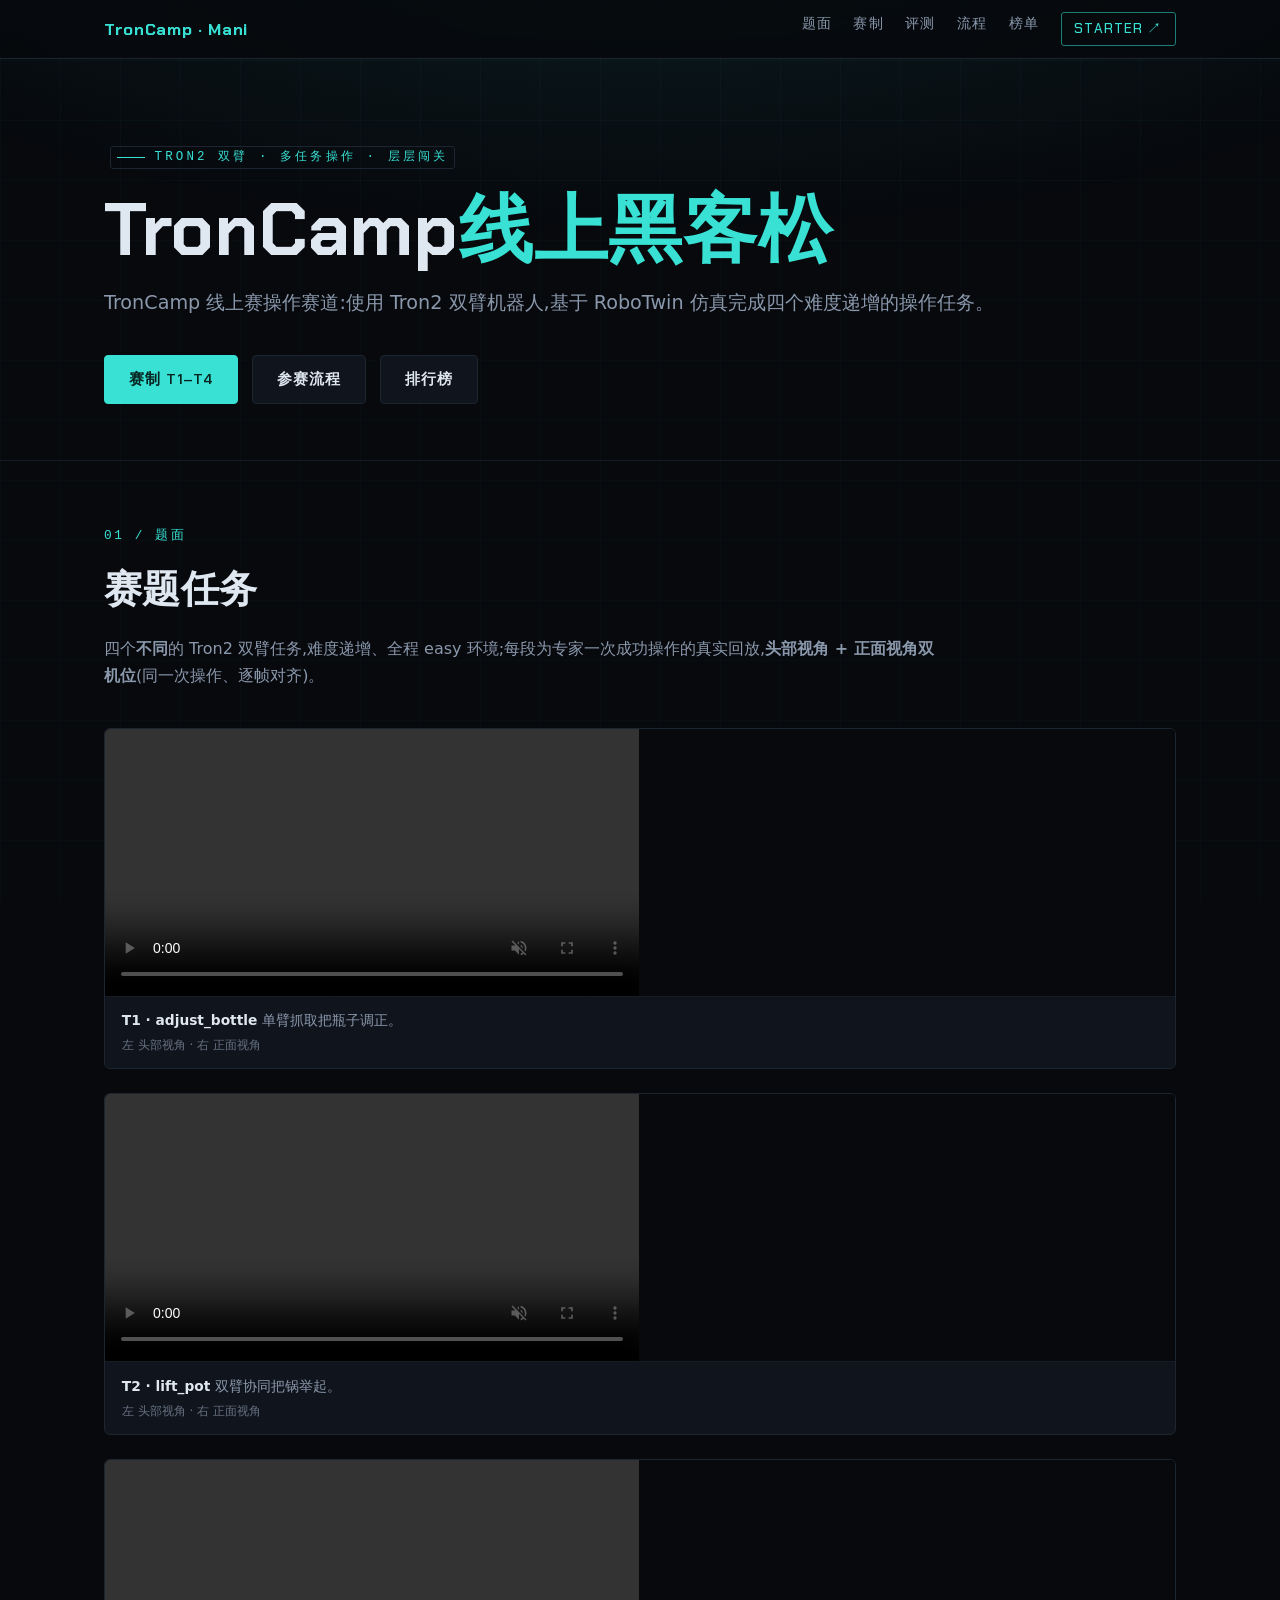
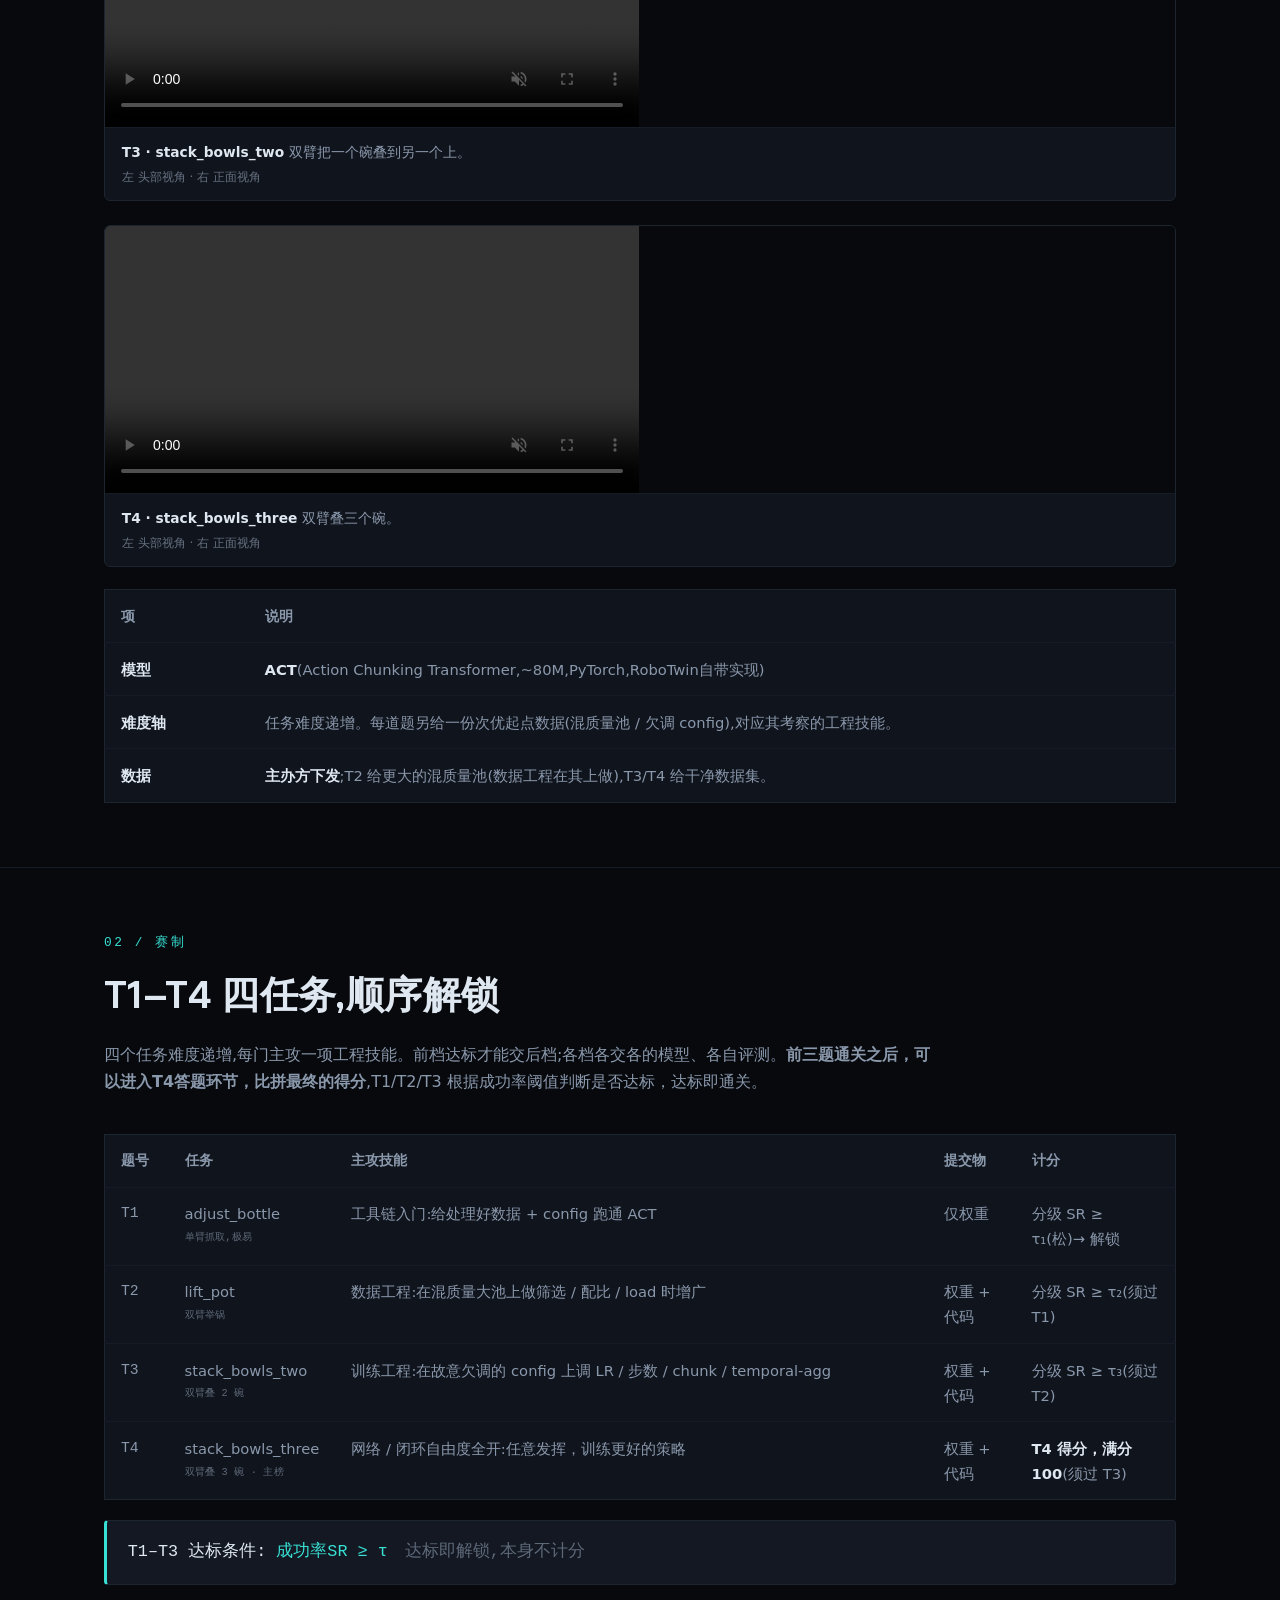
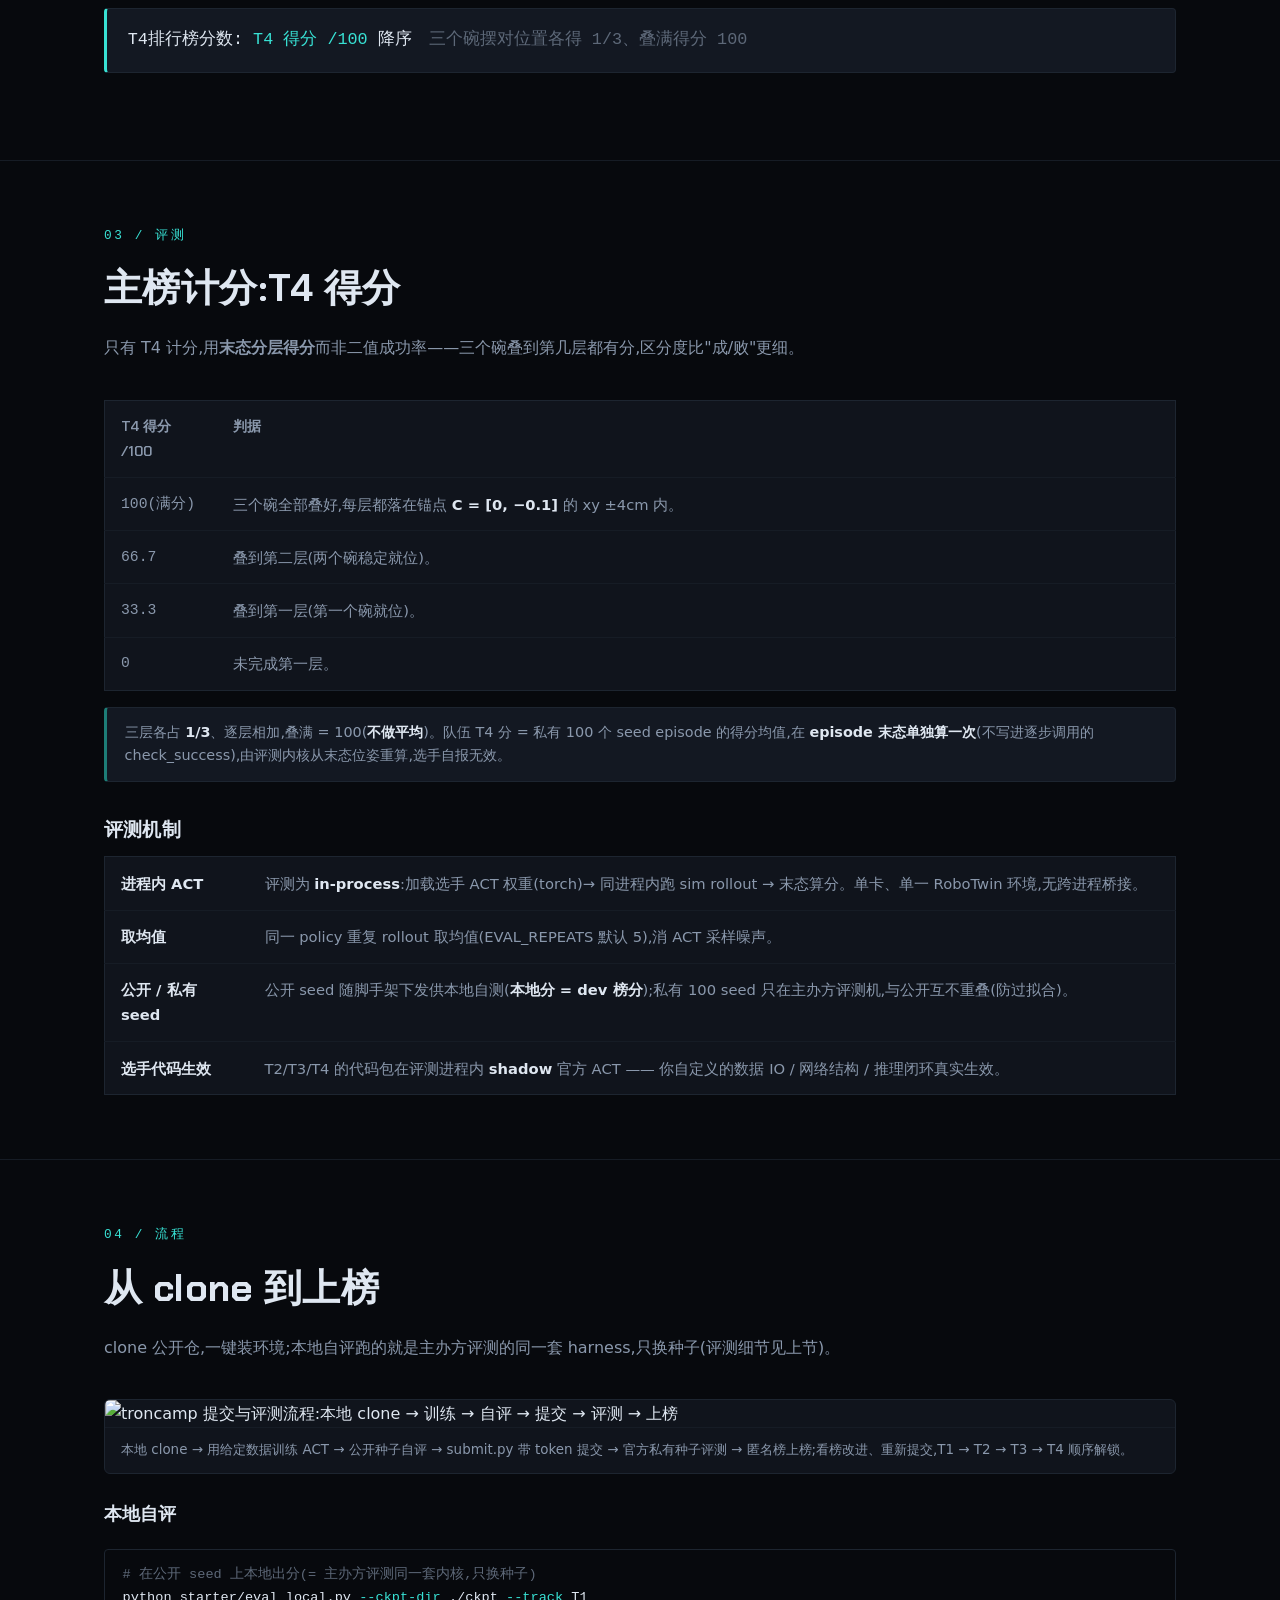
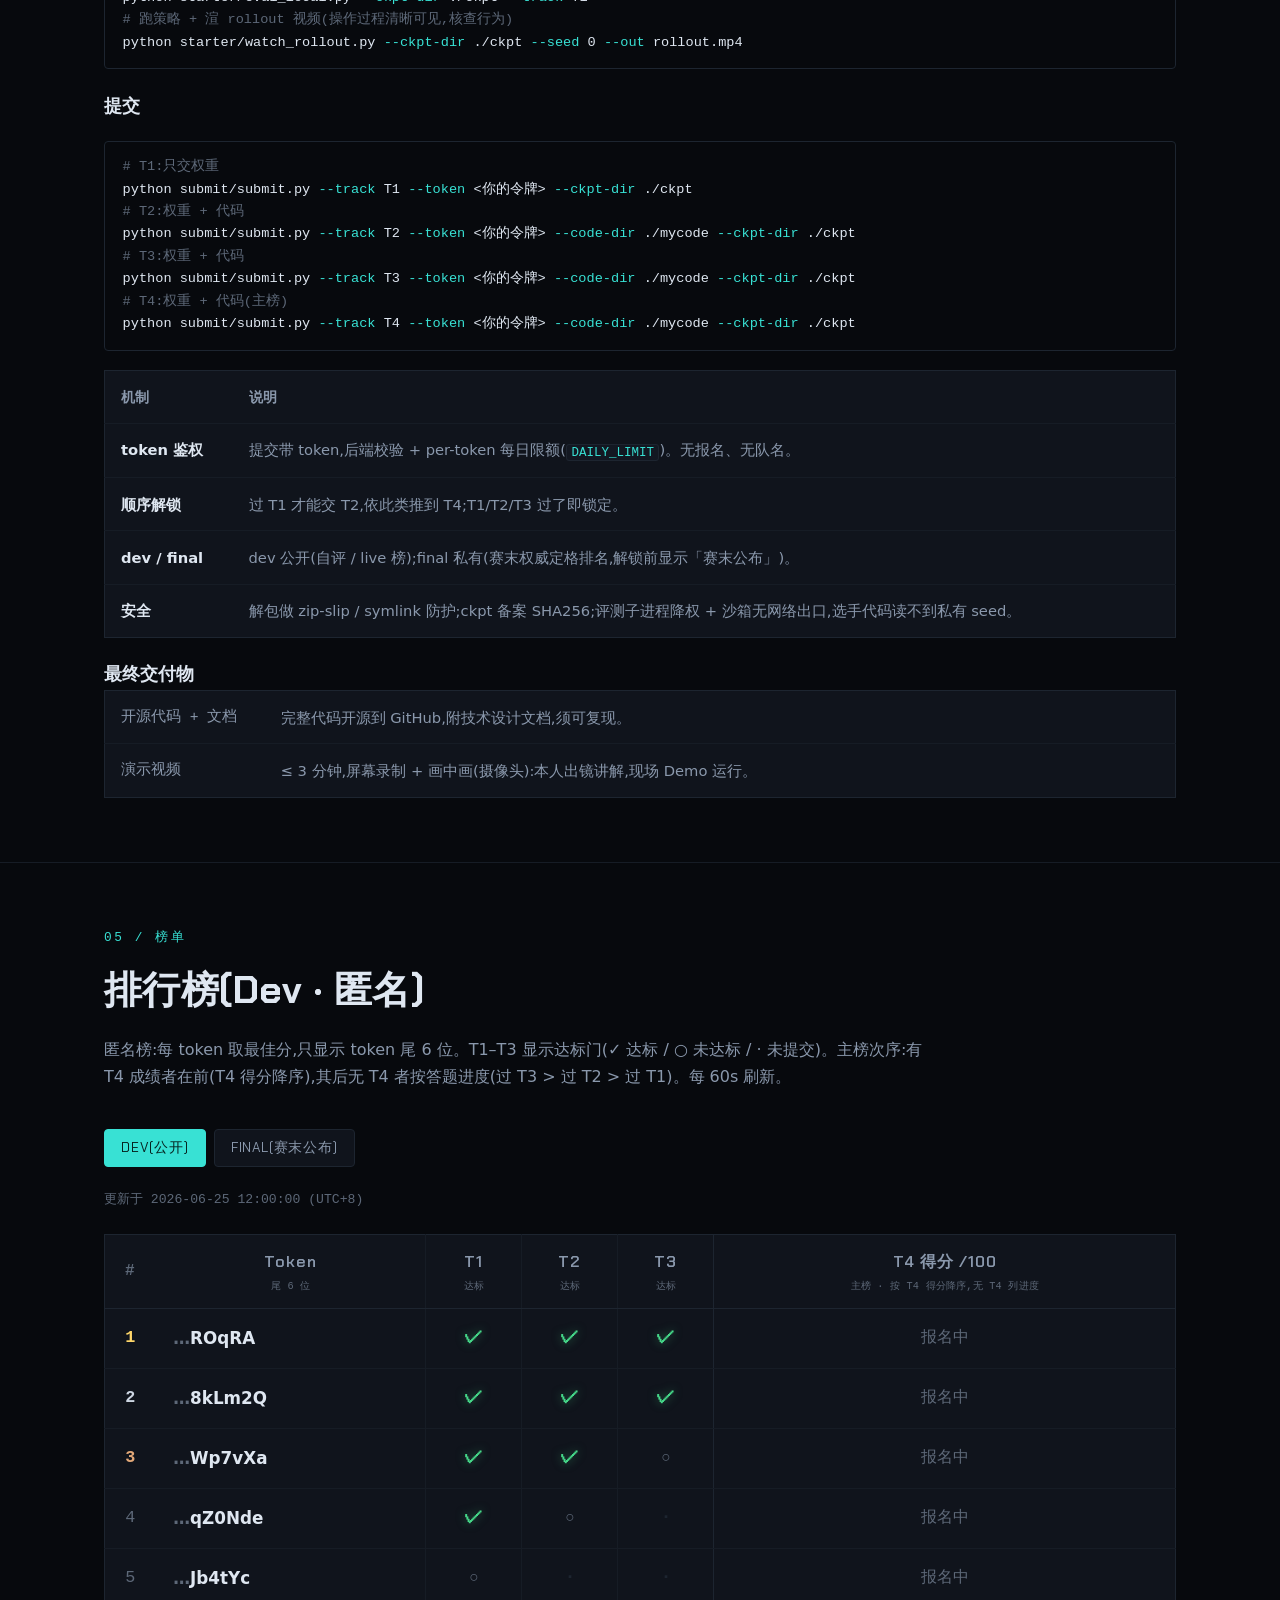
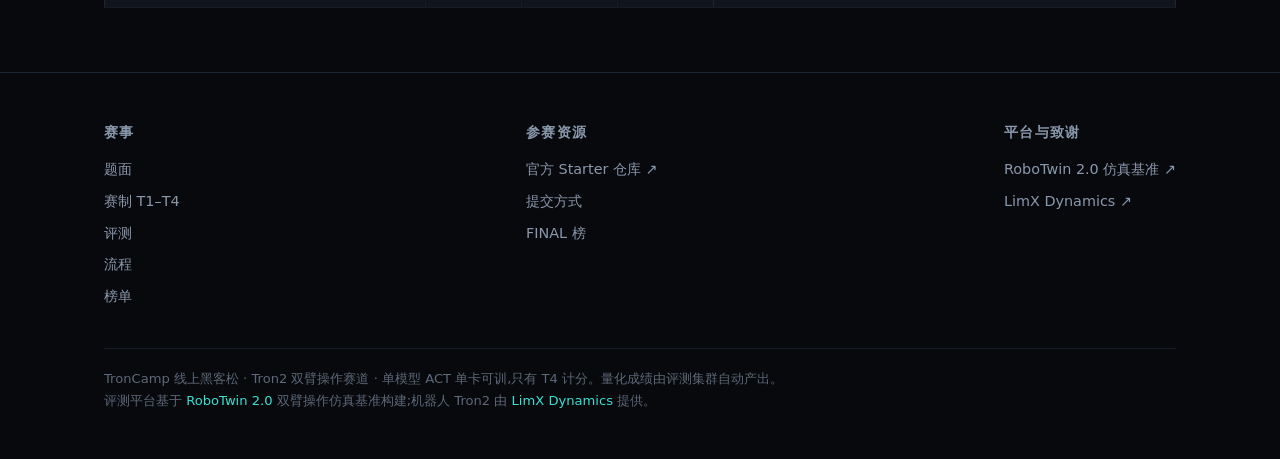
==== commit 52a93719: "feat(web): unify title/description/footer branding to TronCamp manipulation track" ====
--- a/index.html
+++ b/index.html
@@ -3,8 +3,8 @@
 <head>
 <meta charset="utf-8">
 <meta name="viewport" content="width=device-width, initial-scale=1">
-<title>troncamp · ACT 四任务套餐 · 双臂操作黑客松</title>
-<meta name="description" content="Tron2 双臂机器人四任务套餐线上黑客松:单卡训 ACT(Action Chunking Transformer),四个难度递增的操作任务 adjust_bottle / lift_pot / stack_bowls_two / stack_bowls_three,每门主攻一项工程技能。T1–T4 顺序解锁,只有 T4 计分(末态得分 /100),主榜按 T4 得分降序排名。">
+<title>TronCamp 线上黑客松 · Tron2 双臂操作赛道</title>
+<meta name="description" content="TronCamp 线上赛操作赛道:使用 Tron2 双臂机器人,基于 RoboTwin 仿真完成四个难度递增的操作任务 adjust_bottle / lift_pot / stack_bowls_two / stack_bowls_three;单卡训 ACT(Action Chunking Transformer),每门主攻一项工程技能。T1–T4 顺序解锁,只有 T4 计分(末态得分 /100),主榜按 T4 得分降序排名。">
 <link rel="stylesheet" href="./style.css">
 <script src="./config.js"></script>
 <script src="./board.js" defer></script>
@@ -282,7 +282,7 @@
         <a href="https://github.com/limxdynamics" target="_blank" rel="noopener">LimX Dynamics ↗</a>
       </div>
     </div>
-    <p class="foot-note">troncamp · ACT 四任务套餐双臂操作黑客松 · 单模型 ACT 单卡可训,只有 T4 计分。量化成绩由评测集群自动产出。<br>评测平台基于 <a href="https://github.com/RoboTwin-Platform/RoboTwin" target="_blank" rel="noopener">RoboTwin 2.0</a> 双臂操作仿真基准构建;机器人 Tron2 由 <a href="https://github.com/limxdynamics" target="_blank" rel="noopener">LimX Dynamics</a> 提供。</p>
+    <p class="foot-note">TronCamp 线上黑客松 · Tron2 双臂操作赛道 · 单模型 ACT 单卡可训,只有 T4 计分。量化成绩由评测集群自动产出。<br>评测平台基于 <a href="https://github.com/RoboTwin-Platform/RoboTwin" target="_blank" rel="noopener">RoboTwin 2.0</a> 双臂操作仿真基准构建;机器人 Tron2 由 <a href="https://github.com/limxdynamics" target="_blank" rel="noopener">LimX Dynamics</a> 提供。</p>
   </div>
 </footer>
 
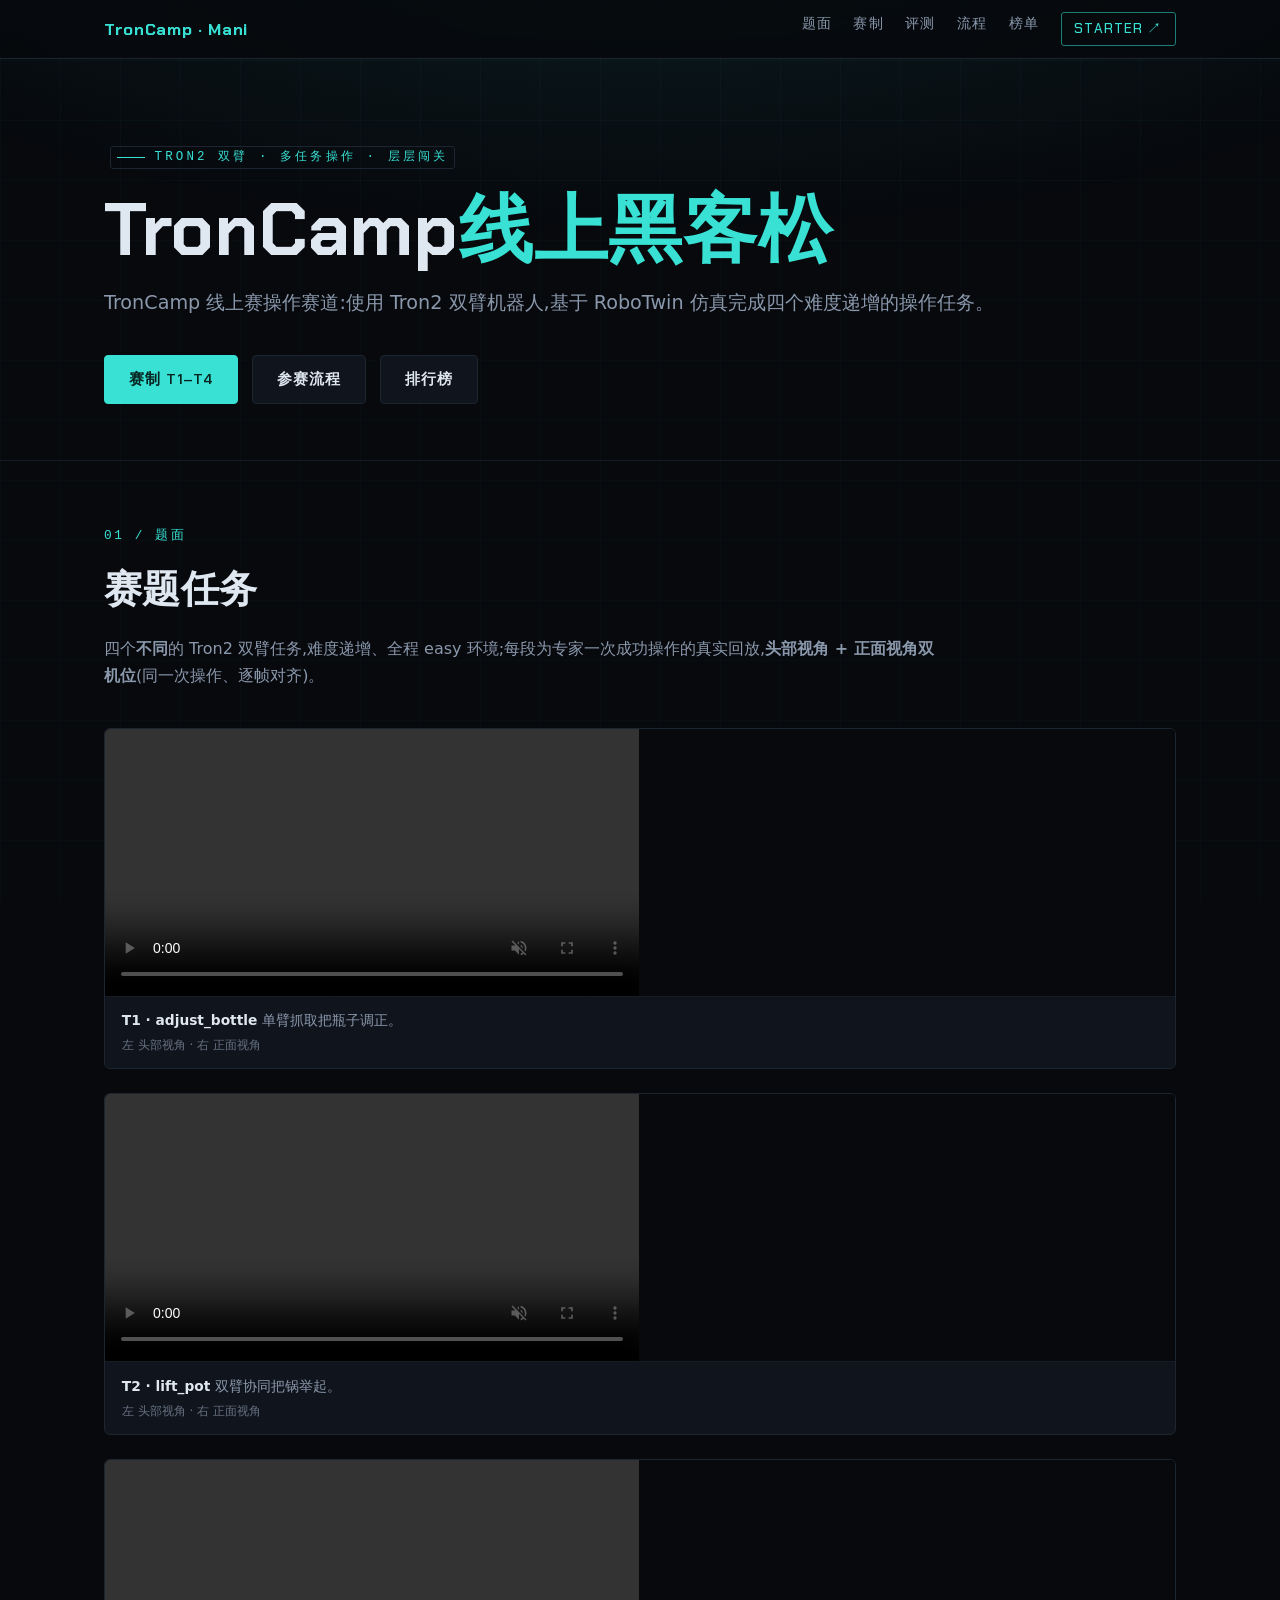
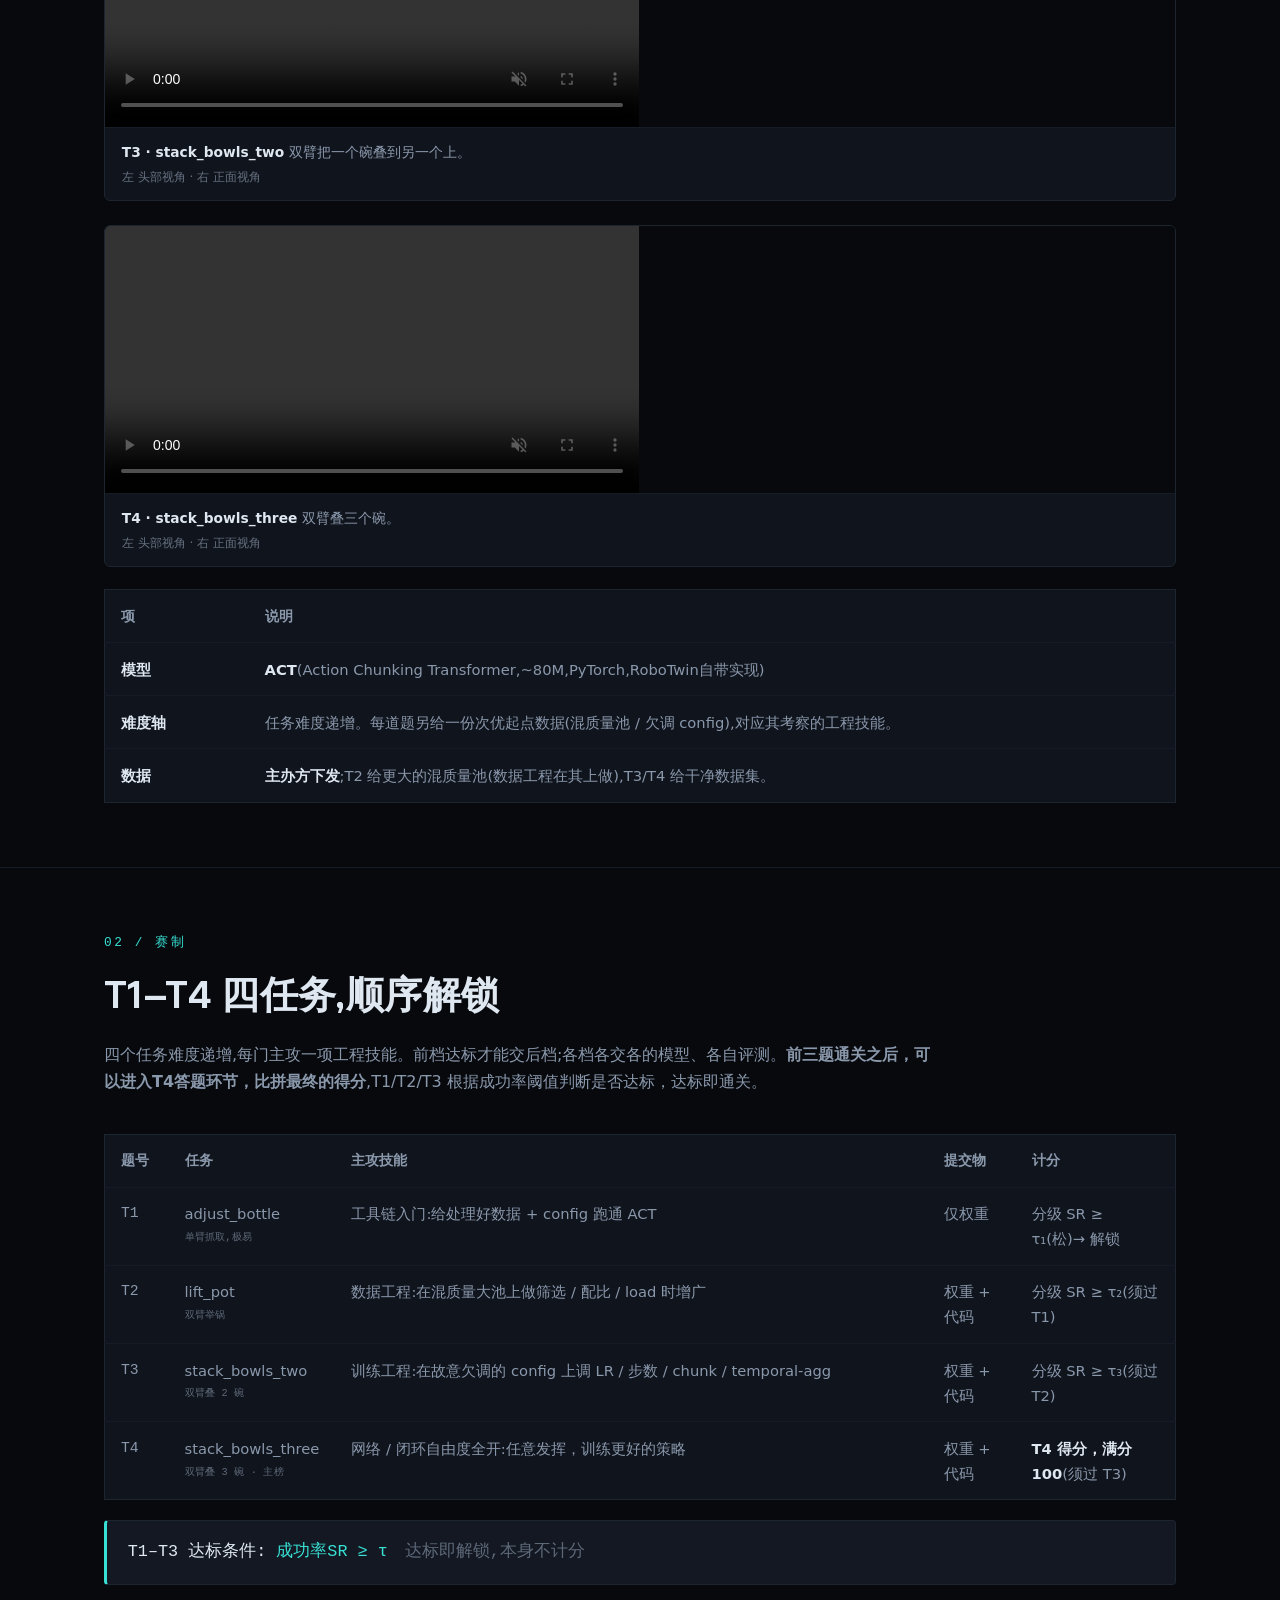
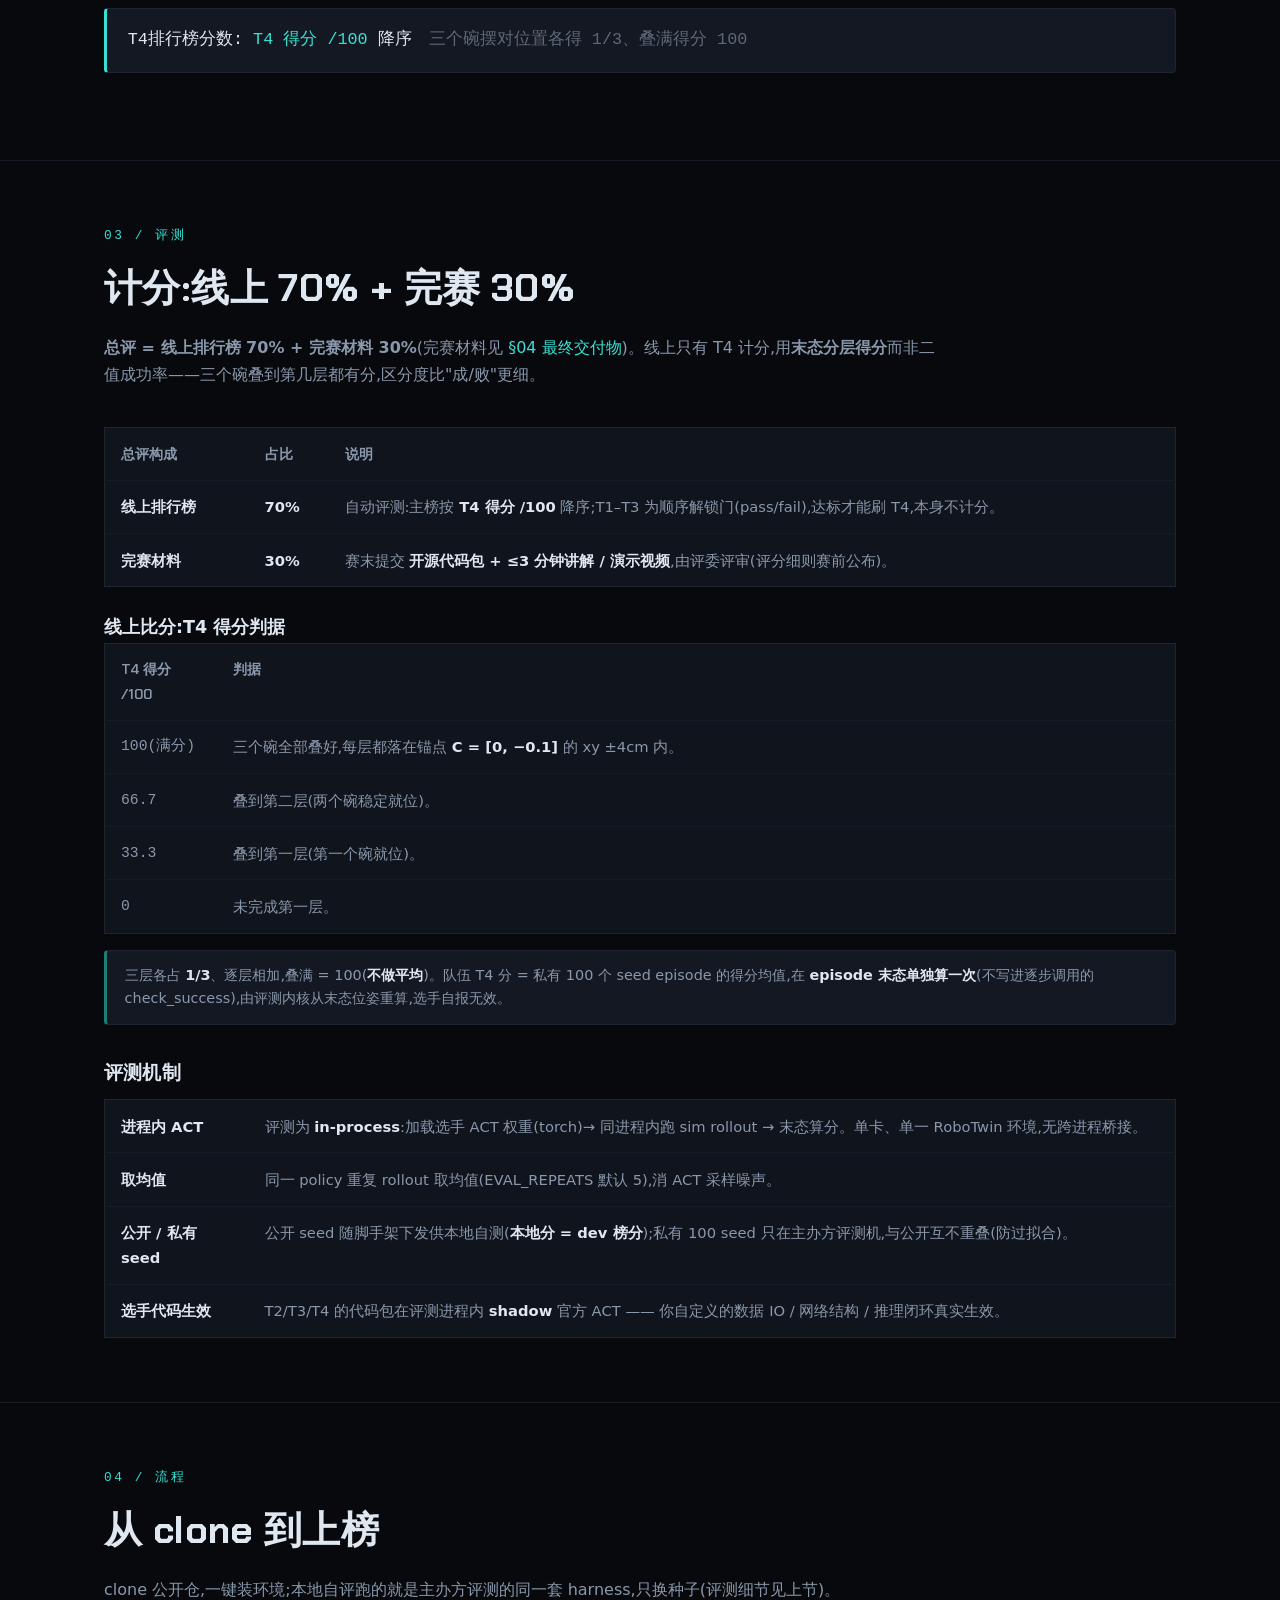
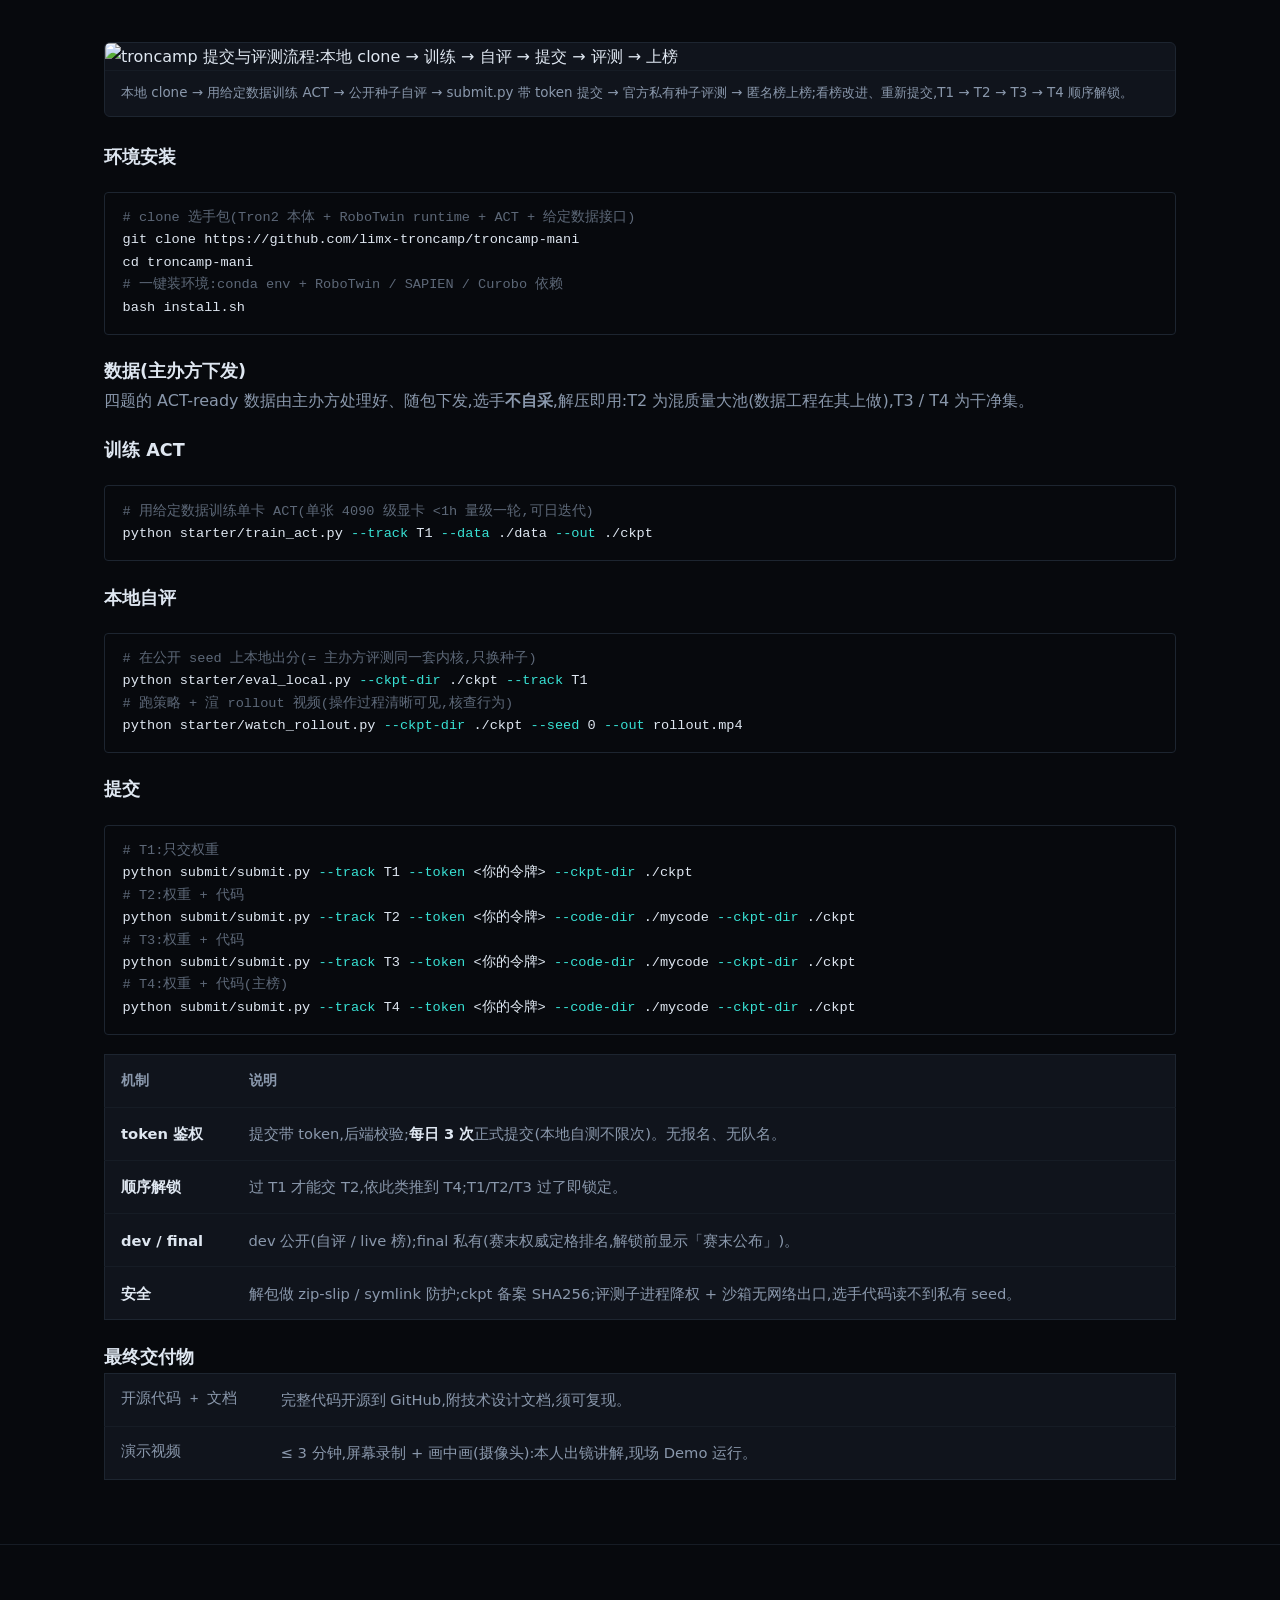
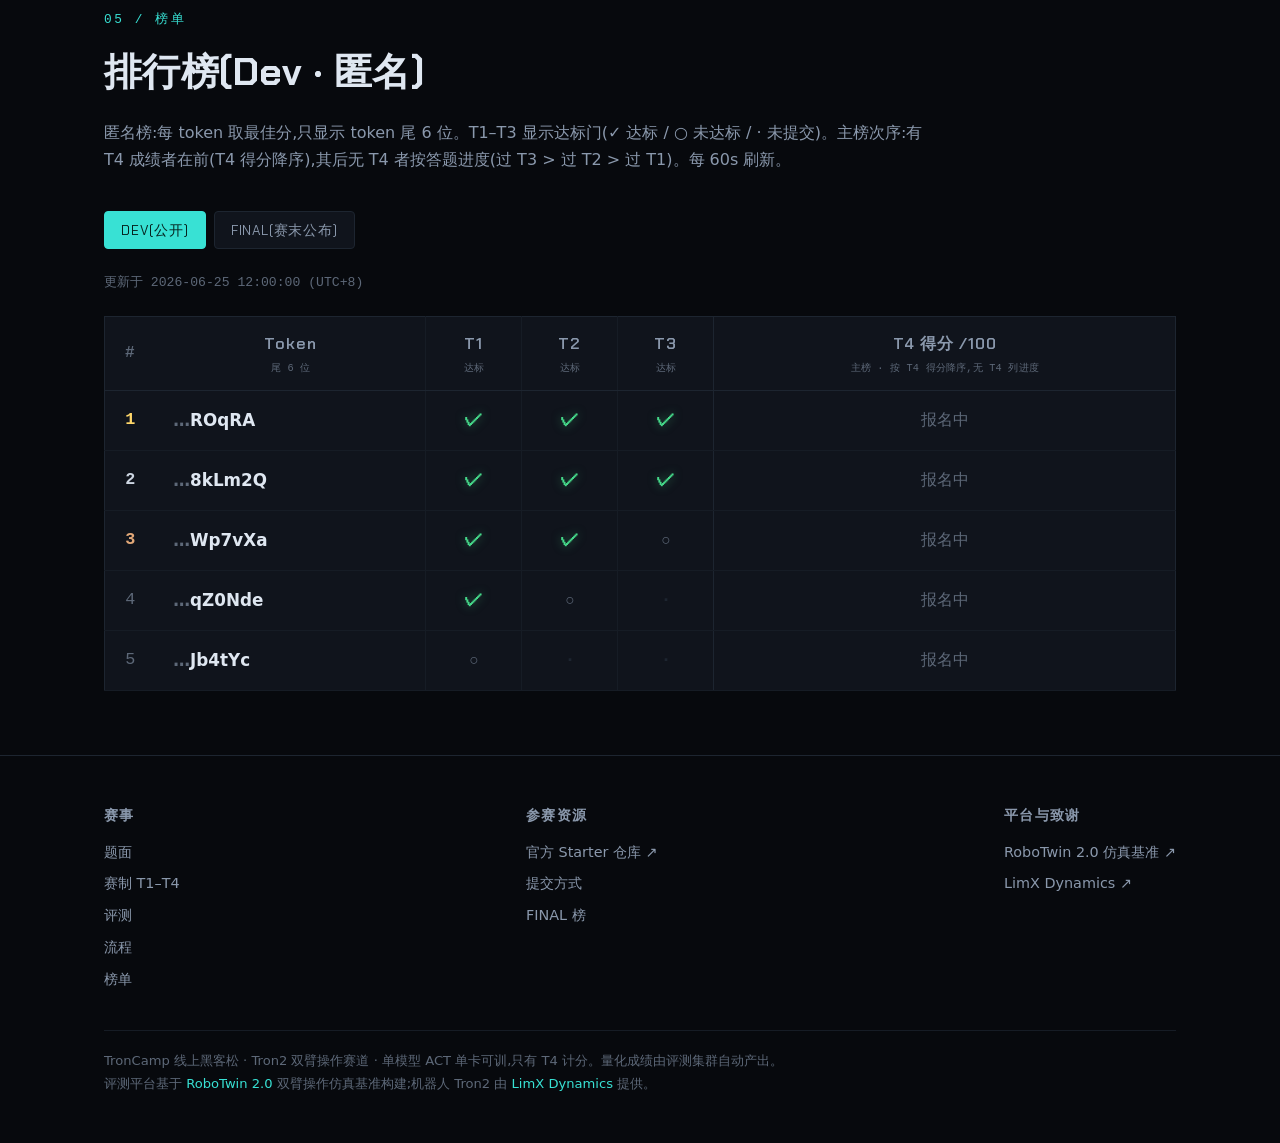
==== commit 2bebf995: "feat(web): overall 70/30 scoring breakdown + realistic daily-3 limit + usage doc section - §03 eval:" ====
--- a/index.html
+++ b/index.html
@@ -20,7 +20,7 @@
       <a href="#eval">评测</a>
       <a href="#flow">流程</a>
       <a href="#board">榜单</a>
-      <a href="https://github.com/limx-troncamp/troncamp" class="cta" target="_blank" rel="noopener">Starter ↗</a>
+      <a href="https://github.com/limx-troncamp/troncamp-mani" class="cta" target="_blank" rel="noopener">Starter ↗</a>
     </span>
   </div>
 </nav>
@@ -143,9 +143,19 @@
   <div class="wrap reveal">
     <div class="sec-head">
       <span class="sec-num">03 / 评测</span>
-      <h2>主榜计分:T4 得分</h2>
-      <p>只有 T4 计分,用<b>末态分层得分</b>而非二值成功率——三个碗叠到第几层都有分,区分度比"成/败"更细。</p>
-    </div>
+      <h2>计分:线上 70% + 完赛 30%</h2>
+      <p><b>总评 = 线上排行榜 70% + 完赛材料 30%</b>(完赛材料见 <a href="#flow">§04 最终交付物</a>)。线上只有 T4 计分,用<b>末态分层得分</b>而非二值成功率——三个碗叠到第几层都有分,区分度比"成/败"更细。</p>
+    </div>
+
+    <table class="dtable" style="margin-top:1.4rem">
+      <thead><tr><th style="width:9rem">总评构成</th><th style="width:5rem">占比</th><th>说明</th></tr></thead>
+      <tbody>
+        <tr><td><b>线上排行榜</b></td><td><b>70%</b></td><td>自动评测:主榜按 <b>T4 得分 /100</b> 降序;T1–T3 为顺序解锁门(pass/fail),达标才能刷 T4,本身不计分。</td></tr>
+        <tr><td><b>完赛材料</b></td><td><b>30%</b></td><td>赛末提交 <b>开源代码包 + ≤3 分钟讲解 / 演示视频</b>,由评委评审(评分细则赛前公布)。</td></tr>
+      </tbody>
+    </table>
+
+    <h3 style="margin-top:1.6rem;font-size:1.1rem;font-weight:700">线上比分:T4 得分判据</h3>
     <table class="dtable">
       <thead><tr><th style="width:7rem">T4 得分 /100</th><th>判据</th></tr></thead>
       <tbody>
@@ -185,7 +195,21 @@
       <figcaption>本地 clone → 用给定数据训练 ACT → 公开种子自评 → submit.py 带 token 提交 → 官方私有种子评测 → 匿名榜上榜;看榜改进、重新提交,T1 → T2 → T3 → T4 顺序解锁。</figcaption>
     </figure>
 
-    <h3 style="margin-top:1.6rem;font-size:1.1rem;font-weight:700">本地自评</h3>
+    <h3 style="margin-top:1.6rem;font-size:1.1rem;font-weight:700">环境安装</h3>
+    <div class="code"><span class="c"># clone 选手包(Tron2 本体 + RoboTwin runtime + ACT + 给定数据接口)</span>
+git clone https://github.com/limx-troncamp/troncamp-mani
+cd troncamp-mani
+<span class="c"># 一键装环境:conda env + RoboTwin / SAPIEN / Curobo 依赖</span>
+bash install.sh</div>
+
+    <h3 style="margin-top:1.4rem;font-size:1.1rem;font-weight:700">数据(主办方下发)</h3>
+    <p style="color:var(--muted)">四题的 ACT-ready 数据由主办方处理好、随包下发,选手<b>不自采</b>,解压即用:T2 为混质量大池(数据工程在其上做),T3 / T4 为干净集。</p>
+
+    <h3 style="margin-top:1.4rem;font-size:1.1rem;font-weight:700">训练 ACT</h3>
+    <div class="code"><span class="c"># 用给定数据训练单卡 ACT(单张 4090 级显卡 &lt;1h 量级一轮,可日迭代)</span>
+python starter/train_act.py <span class="a">--track</span> T1 <span class="a">--data</span> ./data <span class="a">--out</span> ./ckpt</div>
+
+    <h3 style="margin-top:1.4rem;font-size:1.1rem;font-weight:700">本地自评</h3>
     <div class="code"><span class="c"># 在公开 seed 上本地出分(= 主办方评测同一套内核,只换种子)</span>
 python starter/eval_local.py <span class="a">--ckpt-dir</span> ./ckpt <span class="a">--track</span> T1
 <span class="c"># 跑策略 + 渲 rollout 视频(操作过程清晰可见,核查行为)</span>
@@ -204,7 +228,7 @@
     <table class="dtable" style="margin-top:1.2rem">
       <thead><tr><th style="width:8rem">机制</th><th>说明</th></tr></thead>
       <tbody>
-        <tr><td><b>token 鉴权</b></td><td>提交带 token,后端校验 + per-token 每日限额(<code>DAILY_LIMIT</code>)。无报名、无队名。</td></tr>
+        <tr><td><b>token 鉴权</b></td><td>提交带 token,后端校验;<b>每日 3 次</b>正式提交(本地自测不限次)。无报名、无队名。</td></tr>
         <tr><td><b>顺序解锁</b></td><td>过 T1 才能交 T2,依此类推到 T4;T1/T2/T3 过了即锁定。</td></tr>
         <tr><td><b>dev / final</b></td><td>dev 公开(自评 / live 榜);final 私有(赛末权威定格排名,解锁前显示「赛末公布」)。</td></tr>
         <tr><td><b>安全</b></td><td>解包做 zip-slip / symlink 防护;ckpt 备案 SHA256;评测子进程降权 + 沙箱无网络出口,选手代码读不到私有 seed。</td></tr>
@@ -272,7 +296,7 @@
       </div>
       <div class="foot-col">
         <h5>参赛资源</h5>
-        <a href="https://github.com/limx-troncamp/troncamp" target="_blank" rel="noopener">官方 Starter 仓库 ↗</a>
+        <a href="https://github.com/limx-troncamp/troncamp-mani" target="_blank" rel="noopener">官方 Starter 仓库 ↗</a>
         <a href="#flow">提交方式</a>
         <a href="./final.html">FINAL 榜</a>
       </div>
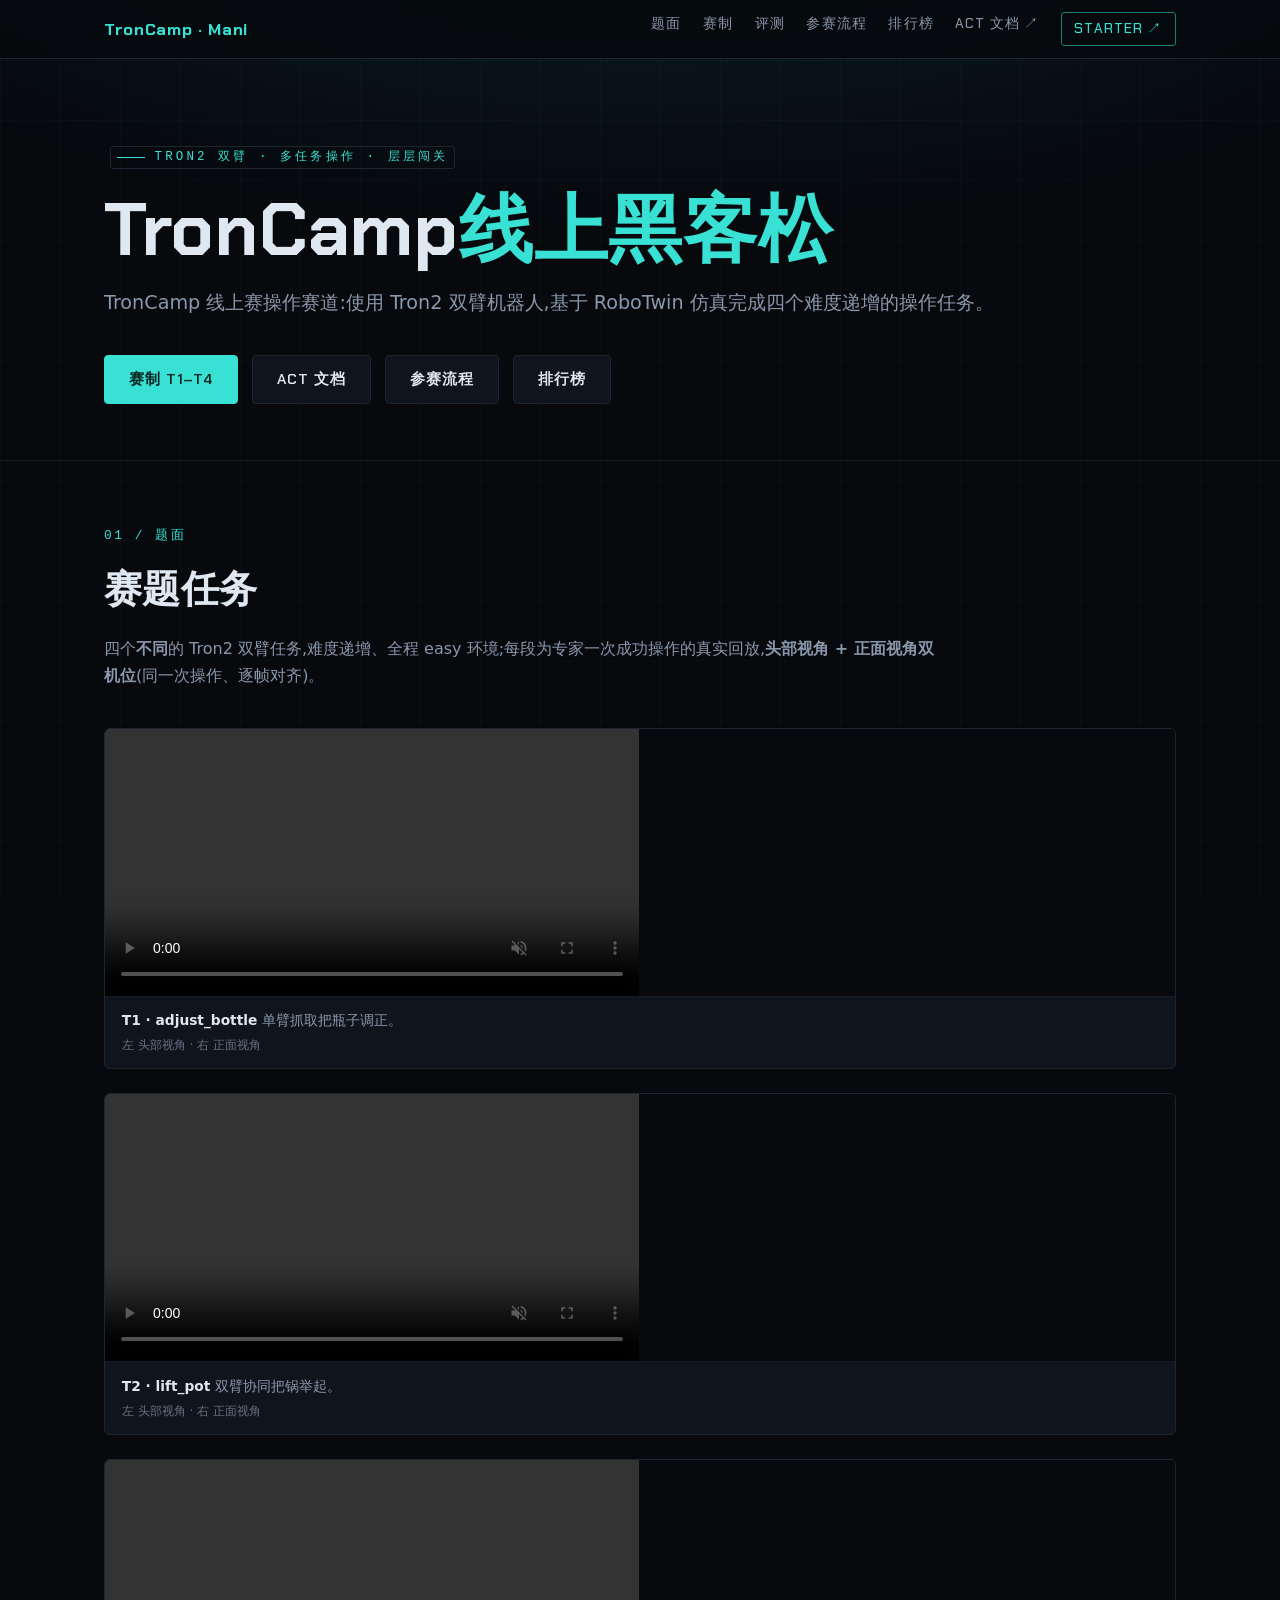
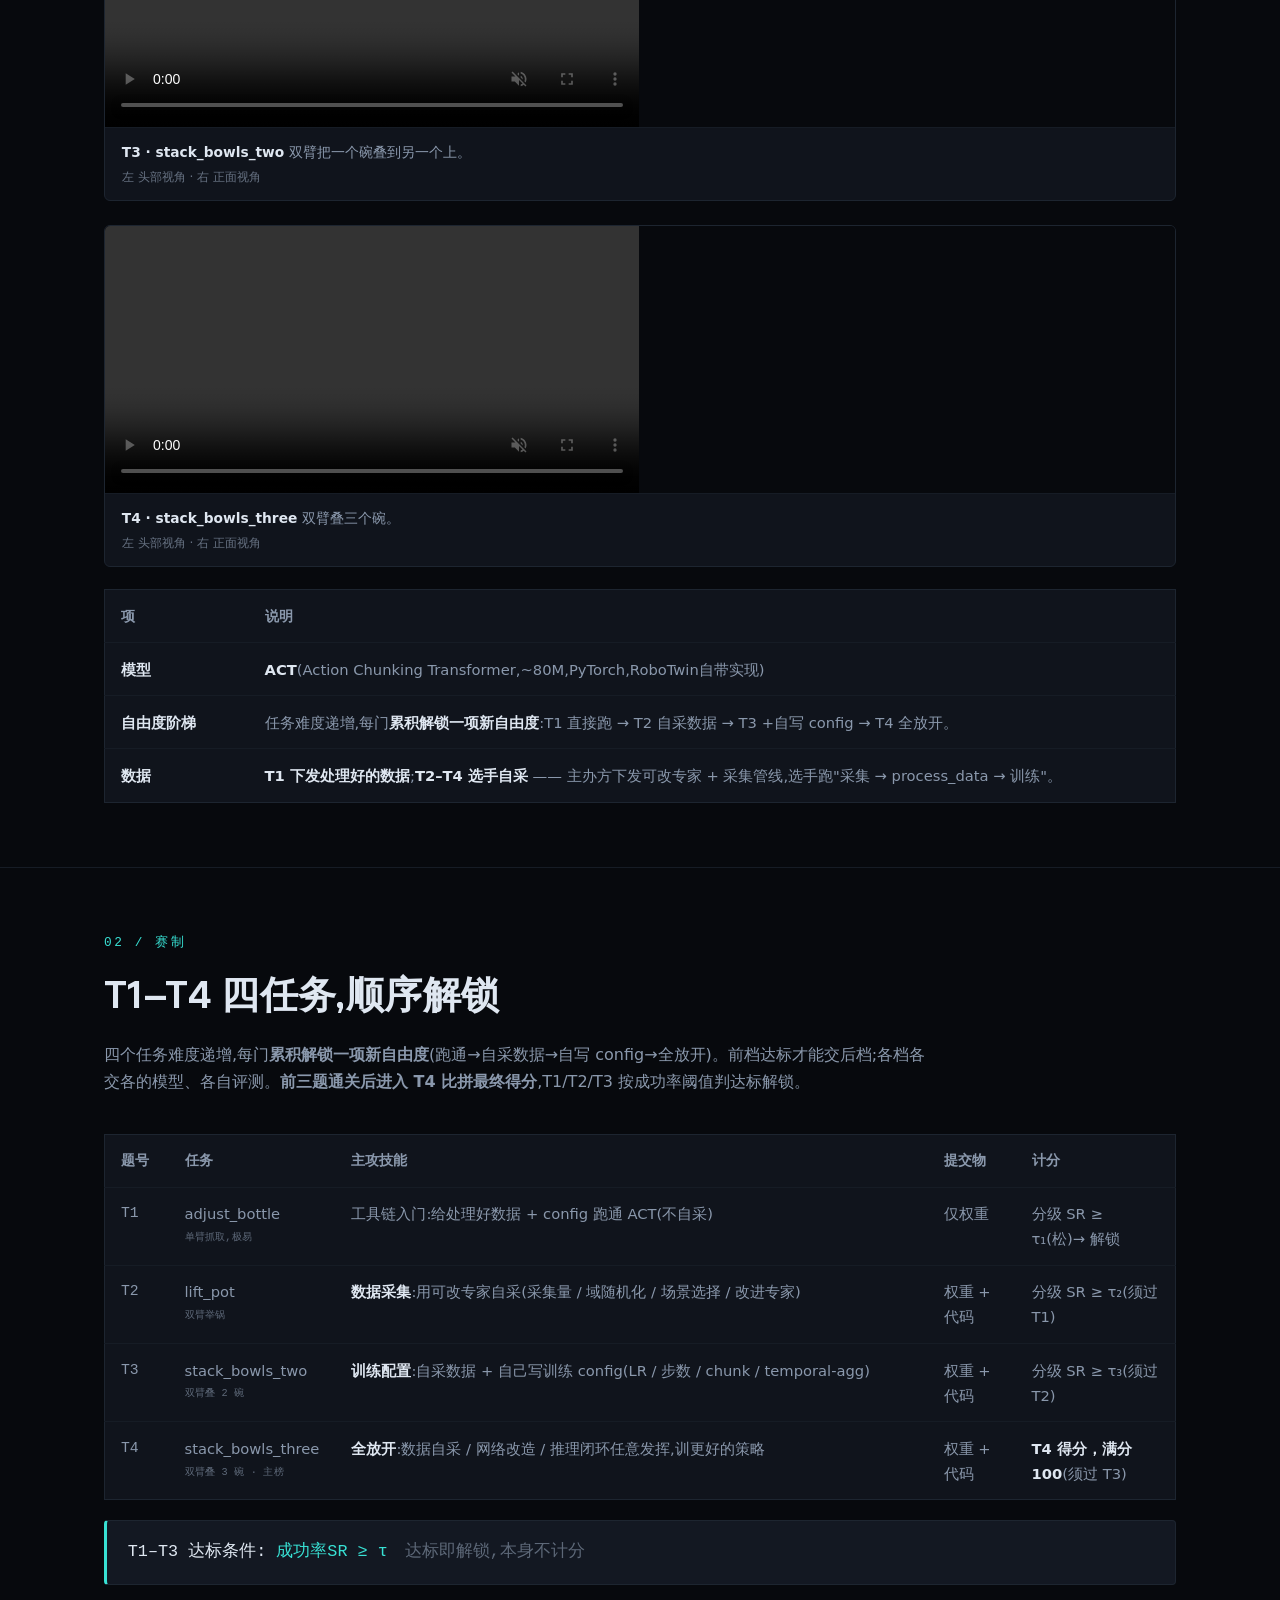
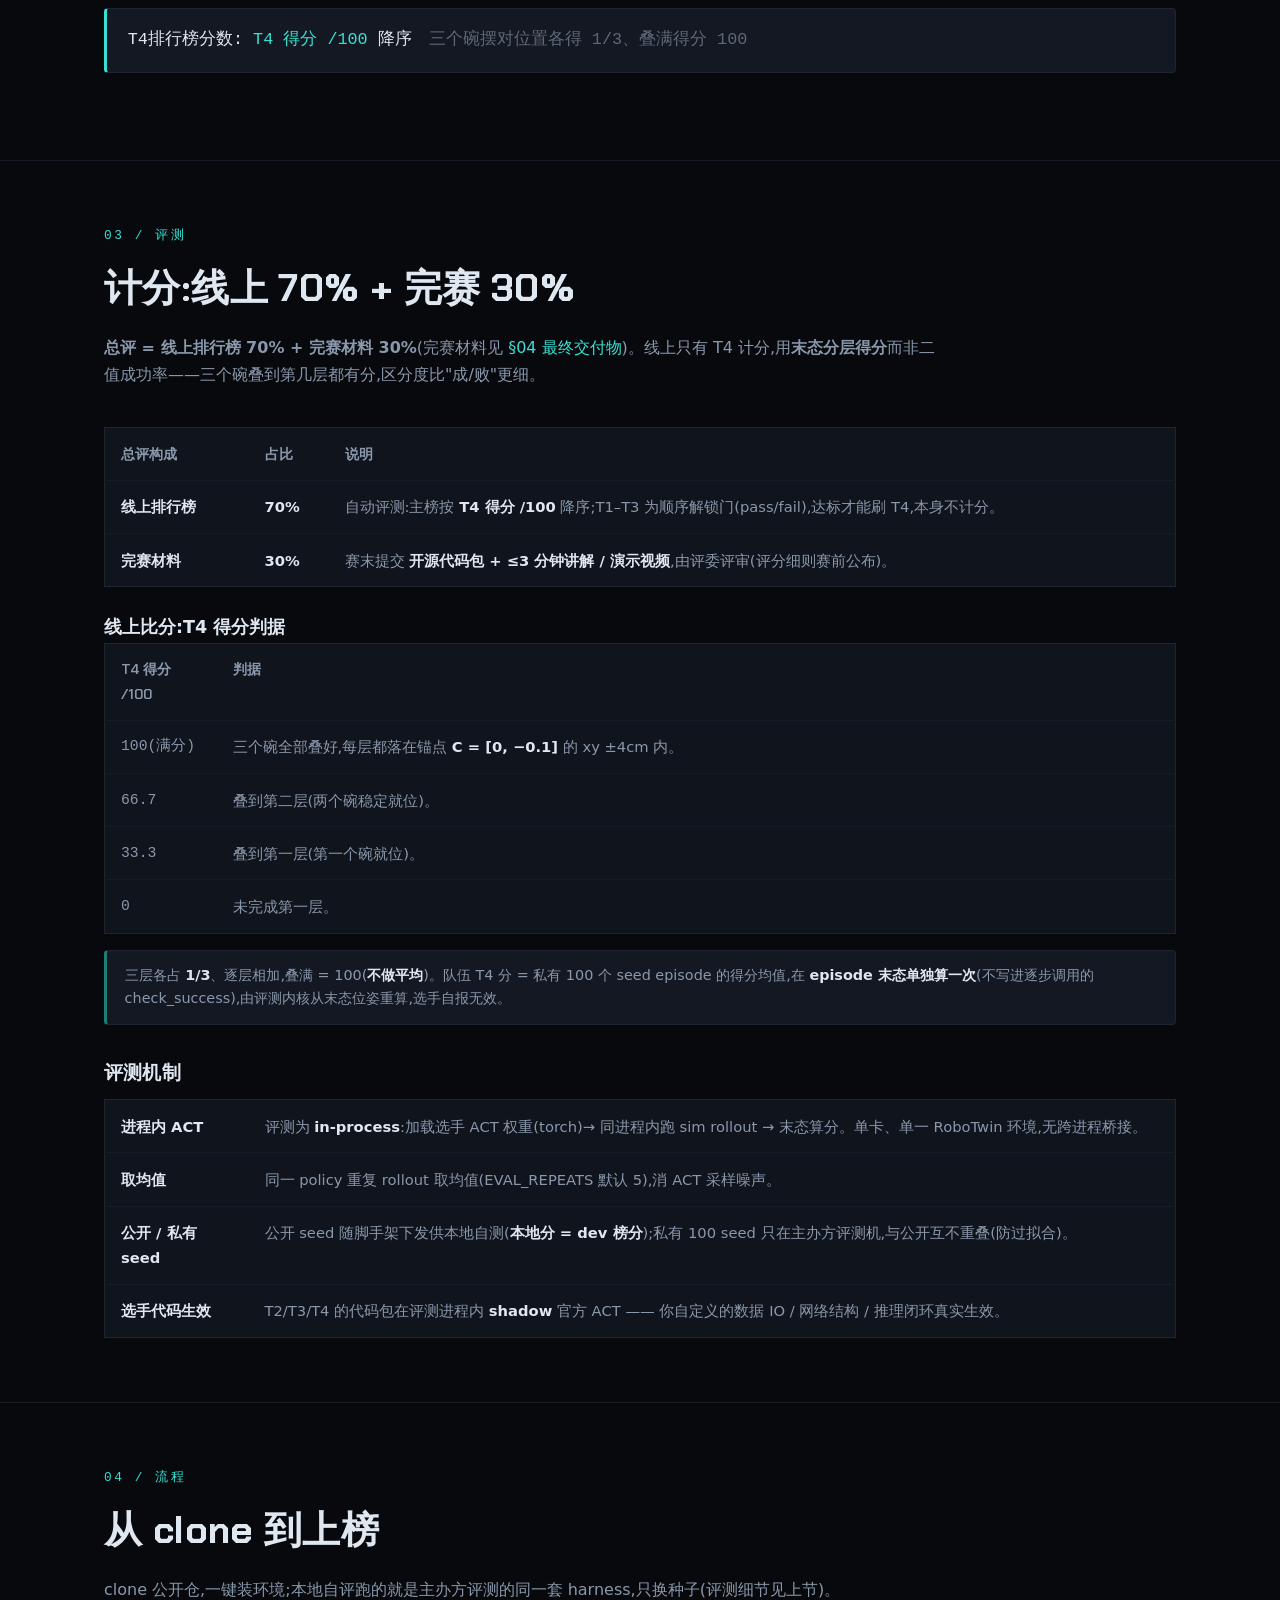
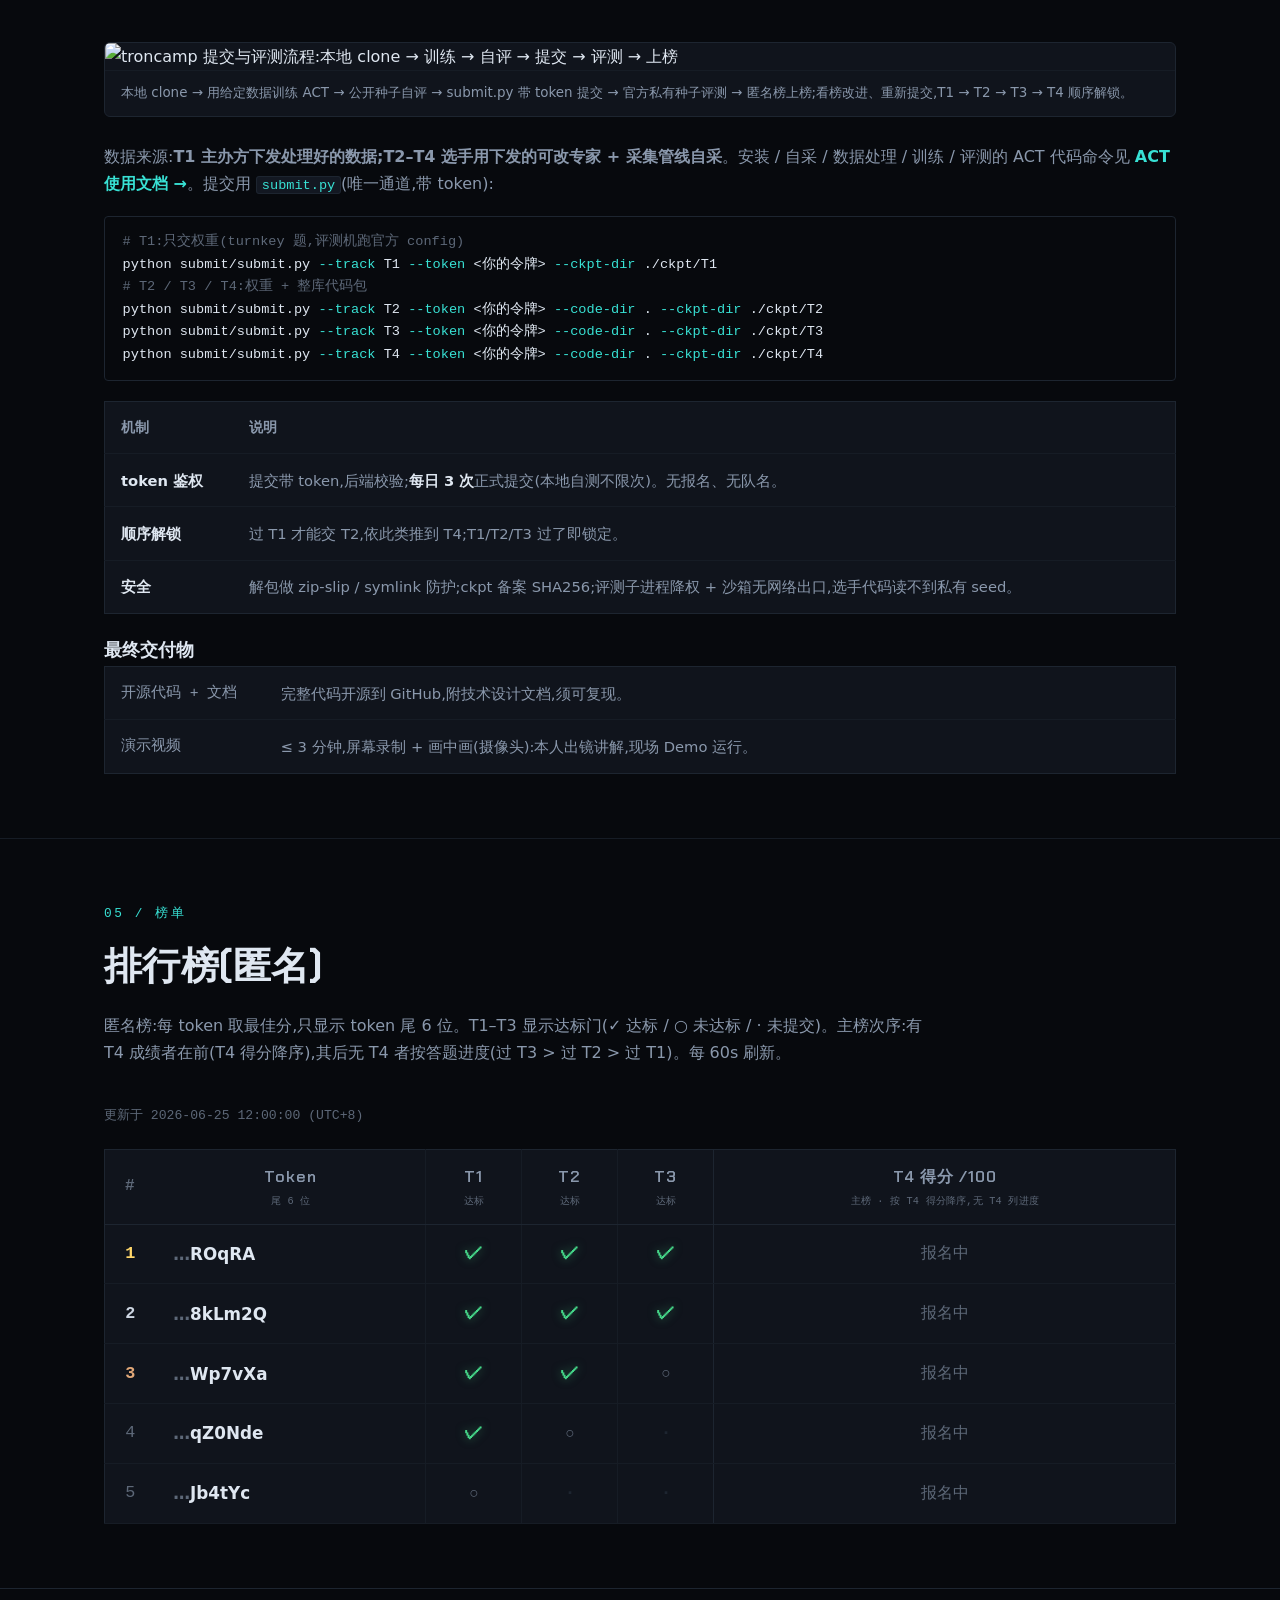
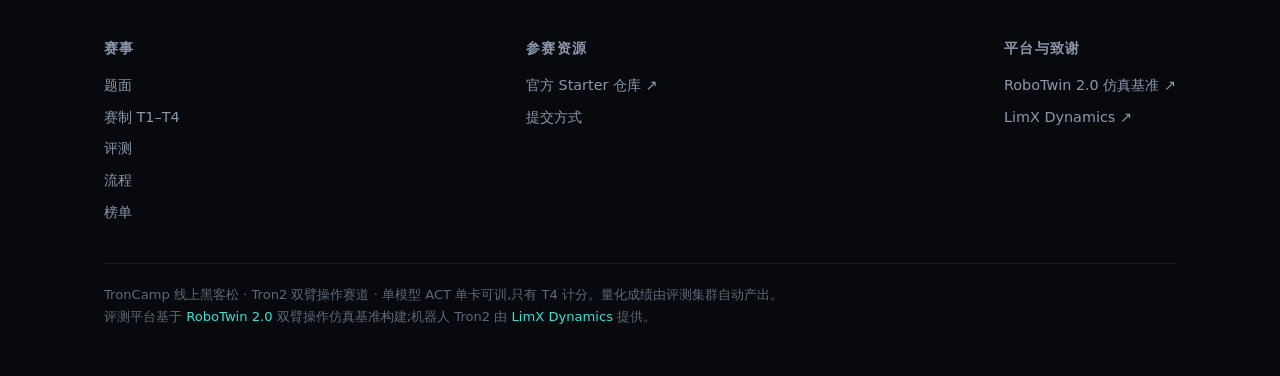
==== commit 8a9c2776: "feat(web): self-collect redesign -- freedom ladder switched to self-collect + add collection section" ====
--- a/index.html
+++ b/index.html
@@ -18,8 +18,9 @@
       <a href="#task">题面</a>
       <a href="#tracks">赛制</a>
       <a href="#eval">评测</a>
-      <a href="#flow">流程</a>
-      <a href="#board">榜单</a>
+      <a href="#flow">参赛流程</a>
+      <a href="#board">排行榜</a>
+      <a href="./doc.html">ACT 文档 ↗</a>
       <a href="https://github.com/limx-troncamp/troncamp-mani" class="cta" target="_blank" rel="noopener">Starter ↗</a>
     </span>
   </div>
@@ -35,6 +36,7 @@
     </p>
     <div class="hero-actions">
       <a href="#tracks" class="btn primary">赛制 T1–T4</a>
+      <a href="./doc.html" class="btn">ACT 文档</a>
       <a href="#flow" class="btn">参赛流程</a>
       <a href="#board" class="btn">排行榜</a>
     </div>
@@ -100,8 +102,8 @@
       <thead><tr><th style="width:9rem">项</th><th>说明</th></tr></thead>
       <tbody>
         <tr><td><b>模型</b></td><td><b>ACT</b>(Action Chunking Transformer,~80M,PyTorch,RoboTwin自带实现)</td></tr>
-        <tr><td><b>难度轴</b></td><td>任务难度递增。每道题另给一份次优起点数据(混质量池 / 欠调 config),对应其考察的工程技能。</td></tr>
-        <tr><td><b>数据</b></td><td><b>主办方下发</b>;T2 给更大的混质量池(数据工程在其上做),T3/T4 给干净数据集。</td></tr>
+        <tr><td><b>自由度阶梯</b></td><td>任务难度递增,每门<b>累积解锁一项新自由度</b>:T1 直接跑 → T2 自采数据 → T3 +自写 config → T4 全放开。</td></tr>
+        <tr><td><b>数据</b></td><td><b>T1 下发处理好的数据</b>;<b>T2–T4 选手自采</b> —— 主办方下发可改专家 + 采集管线,选手跑"采集 → process_data → 训练"。</td></tr>
       </tbody>
     </table>
   </div>
@@ -113,7 +115,7 @@
     <div class="sec-head">
       <span class="sec-num">02 / 赛制</span>
       <h2>T1–T4 四任务,顺序解锁</h2>
-      <p>四个任务难度递增,每门主攻一项工程技能。前档达标才能交后档;各档各交各的模型、各自评测。<b>前三题通关之后，可以进入T4答题环节，比拼最终的得分</b>,T1/T2/T3 根据成功率阈值判断是否达标，达标即通关。</p>
+      <p>四个任务难度递增,每门<b>累积解锁一项新自由度</b>(跑通→自采数据→自写 config→全放开)。前档达标才能交后档;各档各交各的模型、各自评测。<b>前三题通关后进入 T4 比拼最终得分</b>,T1/T2/T3 按成功率阈值判达标解锁。</p>
     </div>
     <table class="dtable">
       <thead>
@@ -126,10 +128,10 @@
         </tr>
       </thead>
       <tbody>
-        <tr><td class="lvl">T1</td><td>adjust_bottle<br><span class="th-sub">单臂抓取,极易</span></td><td>工具链入门:给处理好数据 + config 跑通 ACT</td><td>仅权重</td><td>分级 SR ≥ τ₁(松)→ 解锁</td></tr>
-        <tr><td class="lvl">T2</td><td>lift_pot<br><span class="th-sub">双臂举锅</span></td><td>数据工程:在混质量大池上做筛选 / 配比 / load 时增广</td><td>权重 + 代码</td><td>分级 SR ≥ τ₂(须过 T1)</td></tr>
-        <tr><td class="lvl">T3</td><td>stack_bowls_two<br><span class="th-sub">双臂叠 2 碗</span></td><td>训练工程:在故意欠调的 config 上调 LR / 步数 / chunk / temporal-agg</td><td>权重 + 代码</td><td>分级 SR ≥ τ₃(须过 T2)</td></tr>
-        <tr><td class="lvl">T4</td><td>stack_bowls_three<br><span class="th-sub">双臂叠 3 碗 · 主榜</span></td><td>网络 / 闭环自由度全开:任意发挥，训练更好的策略</td><td>权重 + 代码</td><td><b>T4 得分，满分100</b>(须过 T3)</td></tr>
+        <tr><td class="lvl">T1</td><td>adjust_bottle<br><span class="th-sub">单臂抓取,极易</span></td><td>工具链入门:给处理好数据 + config 跑通 ACT(不自采)</td><td>仅权重</td><td>分级 SR ≥ τ₁(松)→ 解锁</td></tr>
+        <tr><td class="lvl">T2</td><td>lift_pot<br><span class="th-sub">双臂举锅</span></td><td><b>数据采集</b>:用可改专家自采(采集量 / 域随机化 / 场景选择 / 改进专家)</td><td>权重 + 代码</td><td>分级 SR ≥ τ₂(须过 T1)</td></tr>
+        <tr><td class="lvl">T3</td><td>stack_bowls_two<br><span class="th-sub">双臂叠 2 碗</span></td><td><b>训练配置</b>:自采数据 + 自己写训练 config(LR / 步数 / chunk / temporal-agg)</td><td>权重 + 代码</td><td>分级 SR ≥ τ₃(须过 T2)</td></tr>
+        <tr><td class="lvl">T4</td><td>stack_bowls_three<br><span class="th-sub">双臂叠 3 碗 · 主榜</span></td><td><b>全放开</b>:数据自采 / 网络改造 / 推理闭环任意发挥,训更好的策略</td><td>权重 + 代码</td><td><b>T4 得分，满分100</b>(须过 T3)</td></tr>
       </tbody>
     </table>
 
@@ -195,42 +197,19 @@
       <figcaption>本地 clone → 用给定数据训练 ACT → 公开种子自评 → submit.py 带 token 提交 → 官方私有种子评测 → 匿名榜上榜;看榜改进、重新提交,T1 → T2 → T3 → T4 顺序解锁。</figcaption>
     </figure>
 
-    <h3 style="margin-top:1.6rem;font-size:1.1rem;font-weight:700">环境安装</h3>
-    <div class="code"><span class="c"># clone 选手包(Tron2 本体 + RoboTwin runtime + ACT + 给定数据接口)</span>
-git clone https://github.com/limx-troncamp/troncamp-mani
-cd troncamp-mani
-<span class="c"># 一键装环境:conda env + RoboTwin / SAPIEN / Curobo 依赖</span>
-bash install.sh</div>
-
-    <h3 style="margin-top:1.4rem;font-size:1.1rem;font-weight:700">数据(主办方下发)</h3>
-    <p style="color:var(--muted)">四题的 ACT-ready 数据由主办方处理好、随包下发,选手<b>不自采</b>,解压即用:T2 为混质量大池(数据工程在其上做),T3 / T4 为干净集。</p>
-
-    <h3 style="margin-top:1.4rem;font-size:1.1rem;font-weight:700">训练 ACT</h3>
-    <div class="code"><span class="c"># 用给定数据训练单卡 ACT(单张 4090 级显卡 &lt;1h 量级一轮,可日迭代)</span>
-python starter/train_act.py <span class="a">--track</span> T1 <span class="a">--data</span> ./data <span class="a">--out</span> ./ckpt</div>
-
-    <h3 style="margin-top:1.4rem;font-size:1.1rem;font-weight:700">本地自评</h3>
-    <div class="code"><span class="c"># 在公开 seed 上本地出分(= 主办方评测同一套内核,只换种子)</span>
-python starter/eval_local.py <span class="a">--ckpt-dir</span> ./ckpt <span class="a">--track</span> T1
-<span class="c"># 跑策略 + 渲 rollout 视频(操作过程清晰可见,核查行为)</span>
-python starter/watch_rollout.py <span class="a">--ckpt-dir</span> ./ckpt <span class="a">--seed</span> 0 <span class="a">--out</span> rollout.mp4</div>
-
-    <h3 style="margin-top:1.4rem;font-size:1.1rem;font-weight:700">提交</h3>
-    <div class="code"><span class="c"># T1:只交权重</span>
-python submit/submit.py <span class="a">--track</span> T1 <span class="a">--token</span> &lt;你的令牌&gt; <span class="a">--ckpt-dir</span> ./ckpt
-<span class="c"># T2:权重 + 代码</span>
-python submit/submit.py <span class="a">--track</span> T2 <span class="a">--token</span> &lt;你的令牌&gt; <span class="a">--code-dir</span> ./mycode <span class="a">--ckpt-dir</span> ./ckpt
-<span class="c"># T3:权重 + 代码</span>
-python submit/submit.py <span class="a">--track</span> T3 <span class="a">--token</span> &lt;你的令牌&gt; <span class="a">--code-dir</span> ./mycode <span class="a">--ckpt-dir</span> ./ckpt
-<span class="c"># T4:权重 + 代码(主榜)</span>
-python submit/submit.py <span class="a">--track</span> T4 <span class="a">--token</span> &lt;你的令牌&gt; <span class="a">--code-dir</span> ./mycode <span class="a">--ckpt-dir</span> ./ckpt</div>
+    <p style="margin-top:1.6rem;color:var(--muted)">数据来源:<b>T1 主办方下发处理好的数据;T2–T4 选手用下发的可改专家 + 采集管线自采</b>。安装 / 自采 / 数据处理 / 训练 / 评测的 ACT 代码命令见 <a href="./doc.html"><b>ACT 使用文档 →</b></a>。提交用 <code>submit.py</code>(唯一通道,带 token):</p>
+    <div class="code"><span class="c"># T1:只交权重(turnkey 题,评测机跑官方 config)</span>
+python submit/submit.py <span class="a">--track</span> T1 <span class="a">--token</span> &lt;你的令牌&gt; <span class="a">--ckpt-dir</span> ./ckpt/T1
+<span class="c"># T2 / T3 / T4:权重 + 整库代码包</span>
+python submit/submit.py <span class="a">--track</span> T2 <span class="a">--token</span> &lt;你的令牌&gt; <span class="a">--code-dir</span> . <span class="a">--ckpt-dir</span> ./ckpt/T2
+python submit/submit.py <span class="a">--track</span> T3 <span class="a">--token</span> &lt;你的令牌&gt; <span class="a">--code-dir</span> . <span class="a">--ckpt-dir</span> ./ckpt/T3
+python submit/submit.py <span class="a">--track</span> T4 <span class="a">--token</span> &lt;你的令牌&gt; <span class="a">--code-dir</span> . <span class="a">--ckpt-dir</span> ./ckpt/T4</div>
 
     <table class="dtable" style="margin-top:1.2rem">
       <thead><tr><th style="width:8rem">机制</th><th>说明</th></tr></thead>
       <tbody>
         <tr><td><b>token 鉴权</b></td><td>提交带 token,后端校验;<b>每日 3 次</b>正式提交(本地自测不限次)。无报名、无队名。</td></tr>
         <tr><td><b>顺序解锁</b></td><td>过 T1 才能交 T2,依此类推到 T4;T1/T2/T3 过了即锁定。</td></tr>
-        <tr><td><b>dev / final</b></td><td>dev 公开(自评 / live 榜);final 私有(赛末权威定格排名,解锁前显示「赛末公布」)。</td></tr>
         <tr><td><b>安全</b></td><td>解包做 zip-slip / symlink 防护;ckpt 备案 SHA256;评测子进程降权 + 沙箱无网络出口,选手代码读不到私有 seed。</td></tr>
       </tbody>
     </table>
@@ -250,13 +229,8 @@
   <div class="wrap reveal">
     <div class="sec-head">
       <span class="sec-num">05 / 榜单</span>
-      <h2>排行榜(Dev · 匿名)</h2>
+      <h2>排行榜(匿名)</h2>
       <p>匿名榜:每 token 取最佳分,只显示 token 尾 6 位。T1–T3 显示达标门(✓ 达标 / ○ 未达标 / · 未提交)。主榜次序:有 T4 成绩者在前(T4 得分降序),其后无 T4 者按答题进度(过 T3 &gt; 过 T2 &gt; 过 T1)。每 60s 刷新。</p>
-    </div>
-
-    <div class="tabs">
-      <a href="#board" class="on">DEV(公开)</a>
-      <a href="./final.html">FINAL(赛末公布)</a>
     </div>
 
     <div class="board-head">
@@ -298,7 +272,6 @@
         <h5>参赛资源</h5>
         <a href="https://github.com/limx-troncamp/troncamp-mani" target="_blank" rel="noopener">官方 Starter 仓库 ↗</a>
         <a href="#flow">提交方式</a>
-        <a href="./final.html">FINAL 榜</a>
       </div>
       <div class="foot-col">
         <h5>平台与致谢</h5>
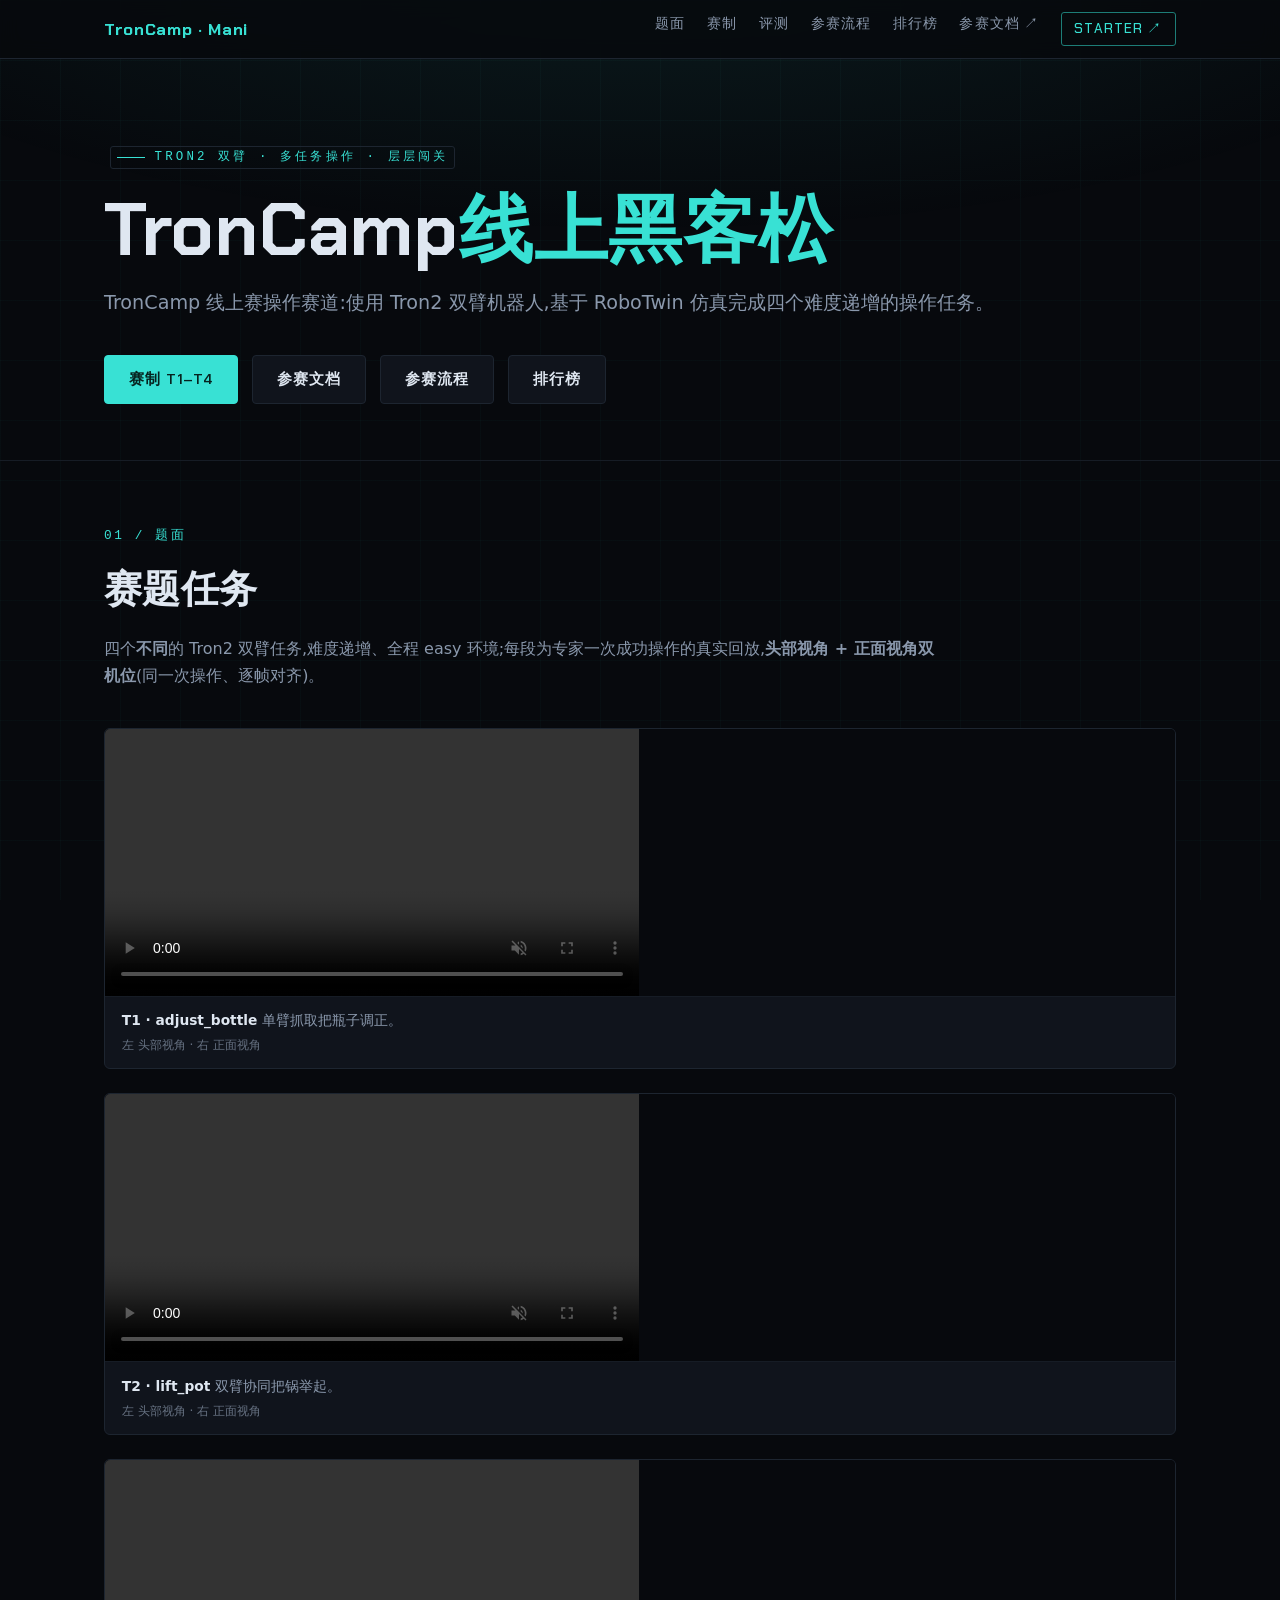
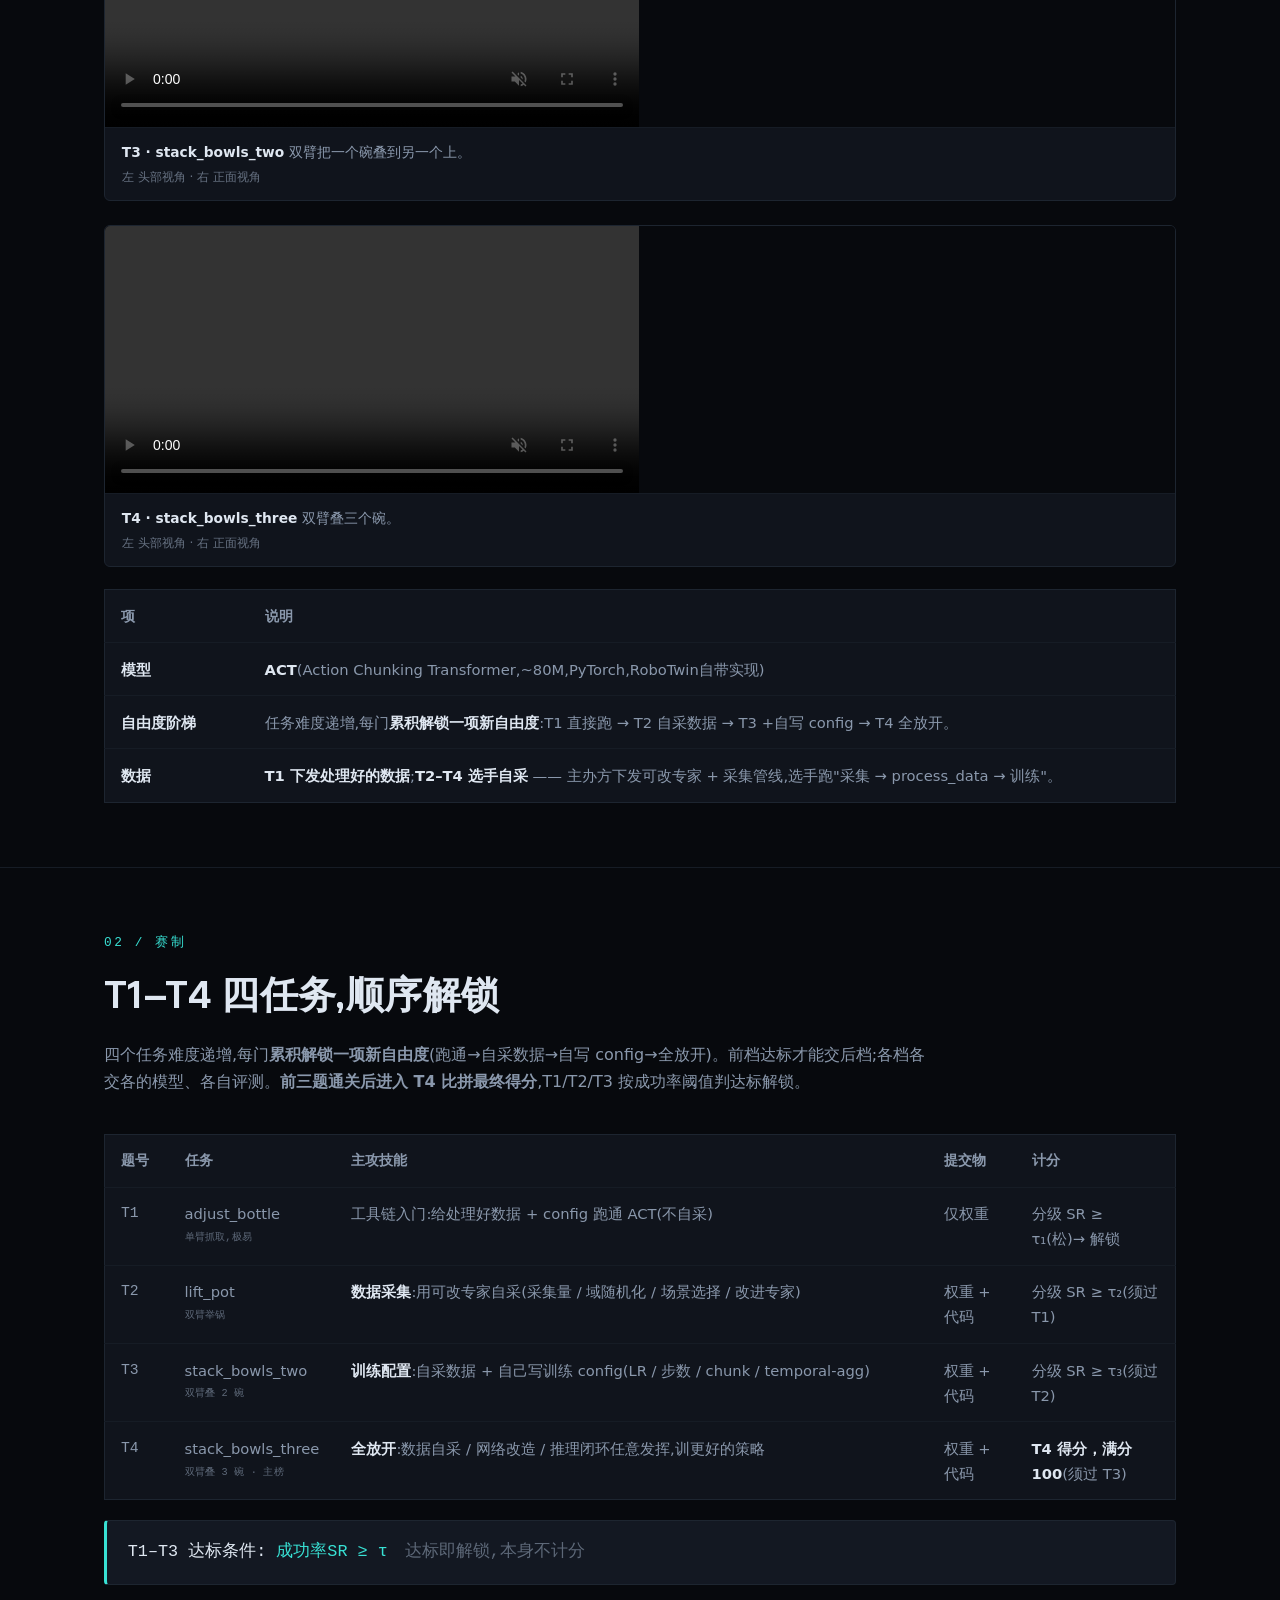
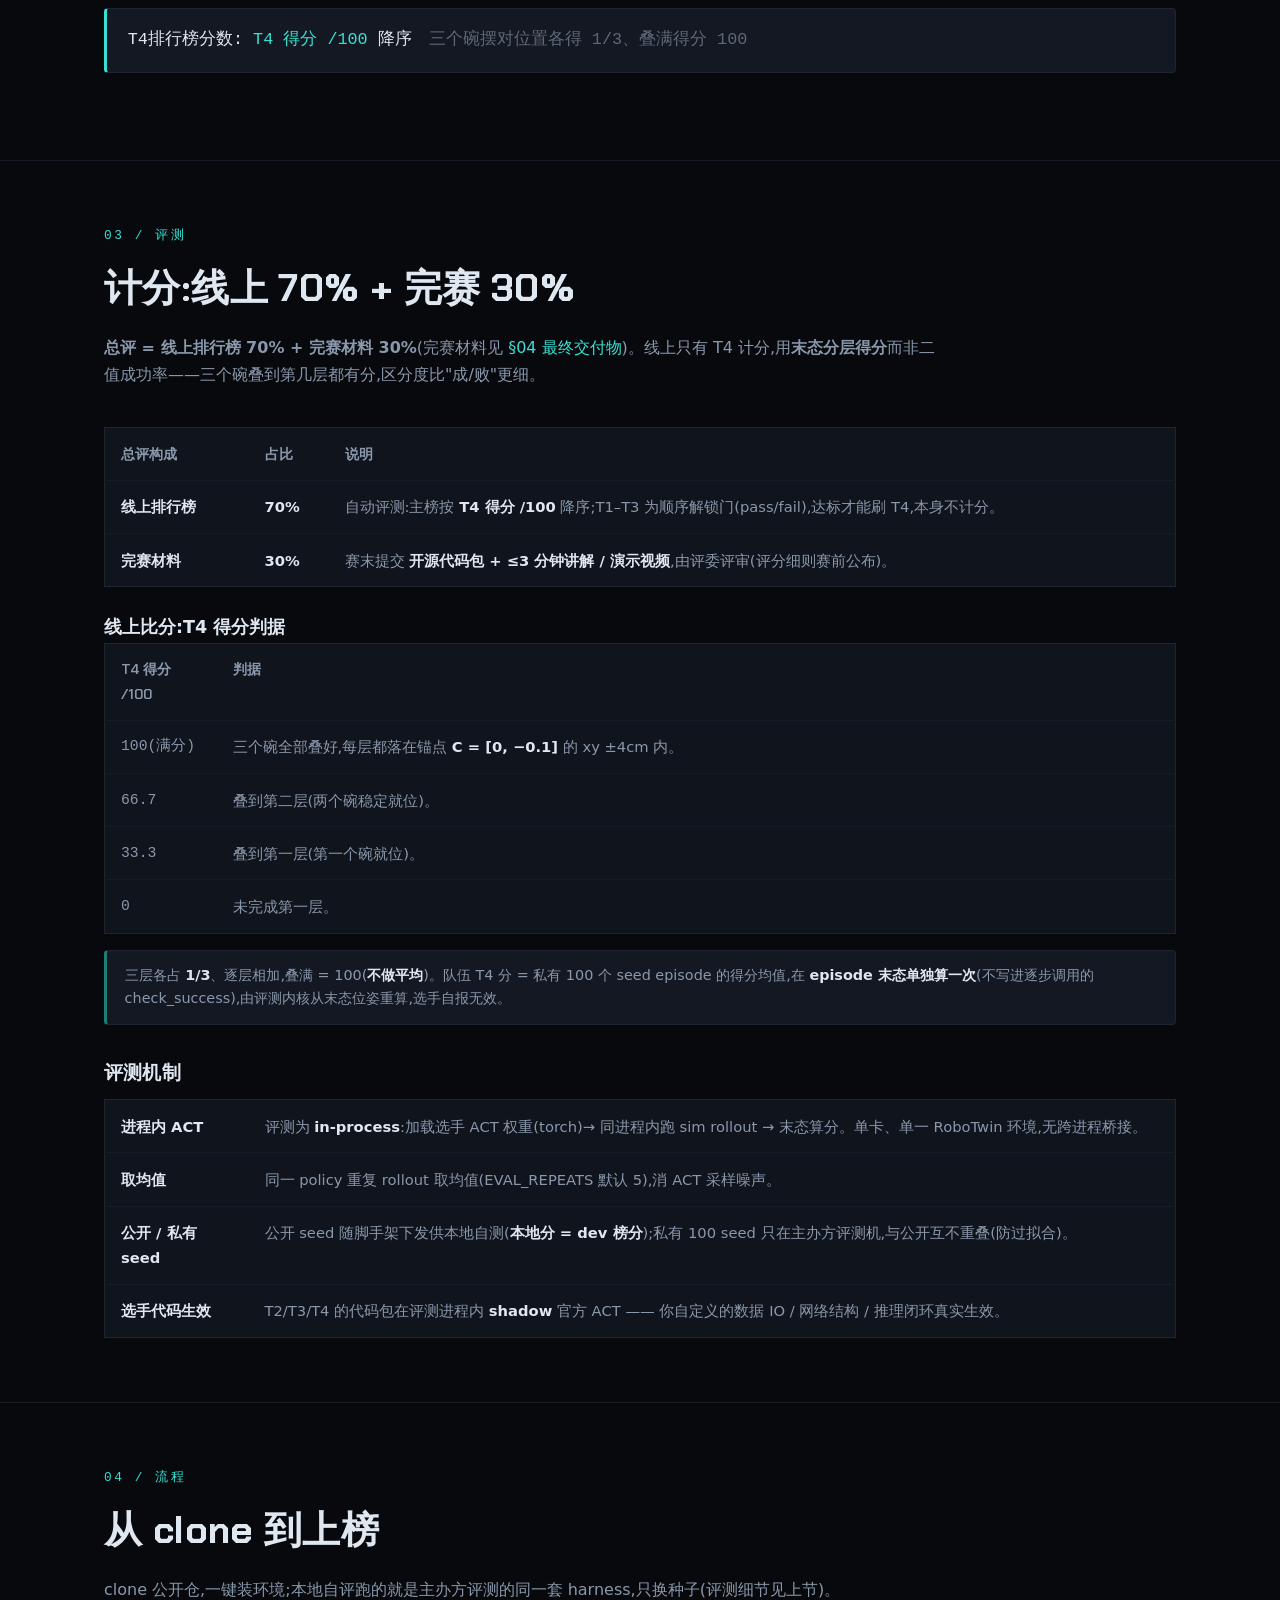
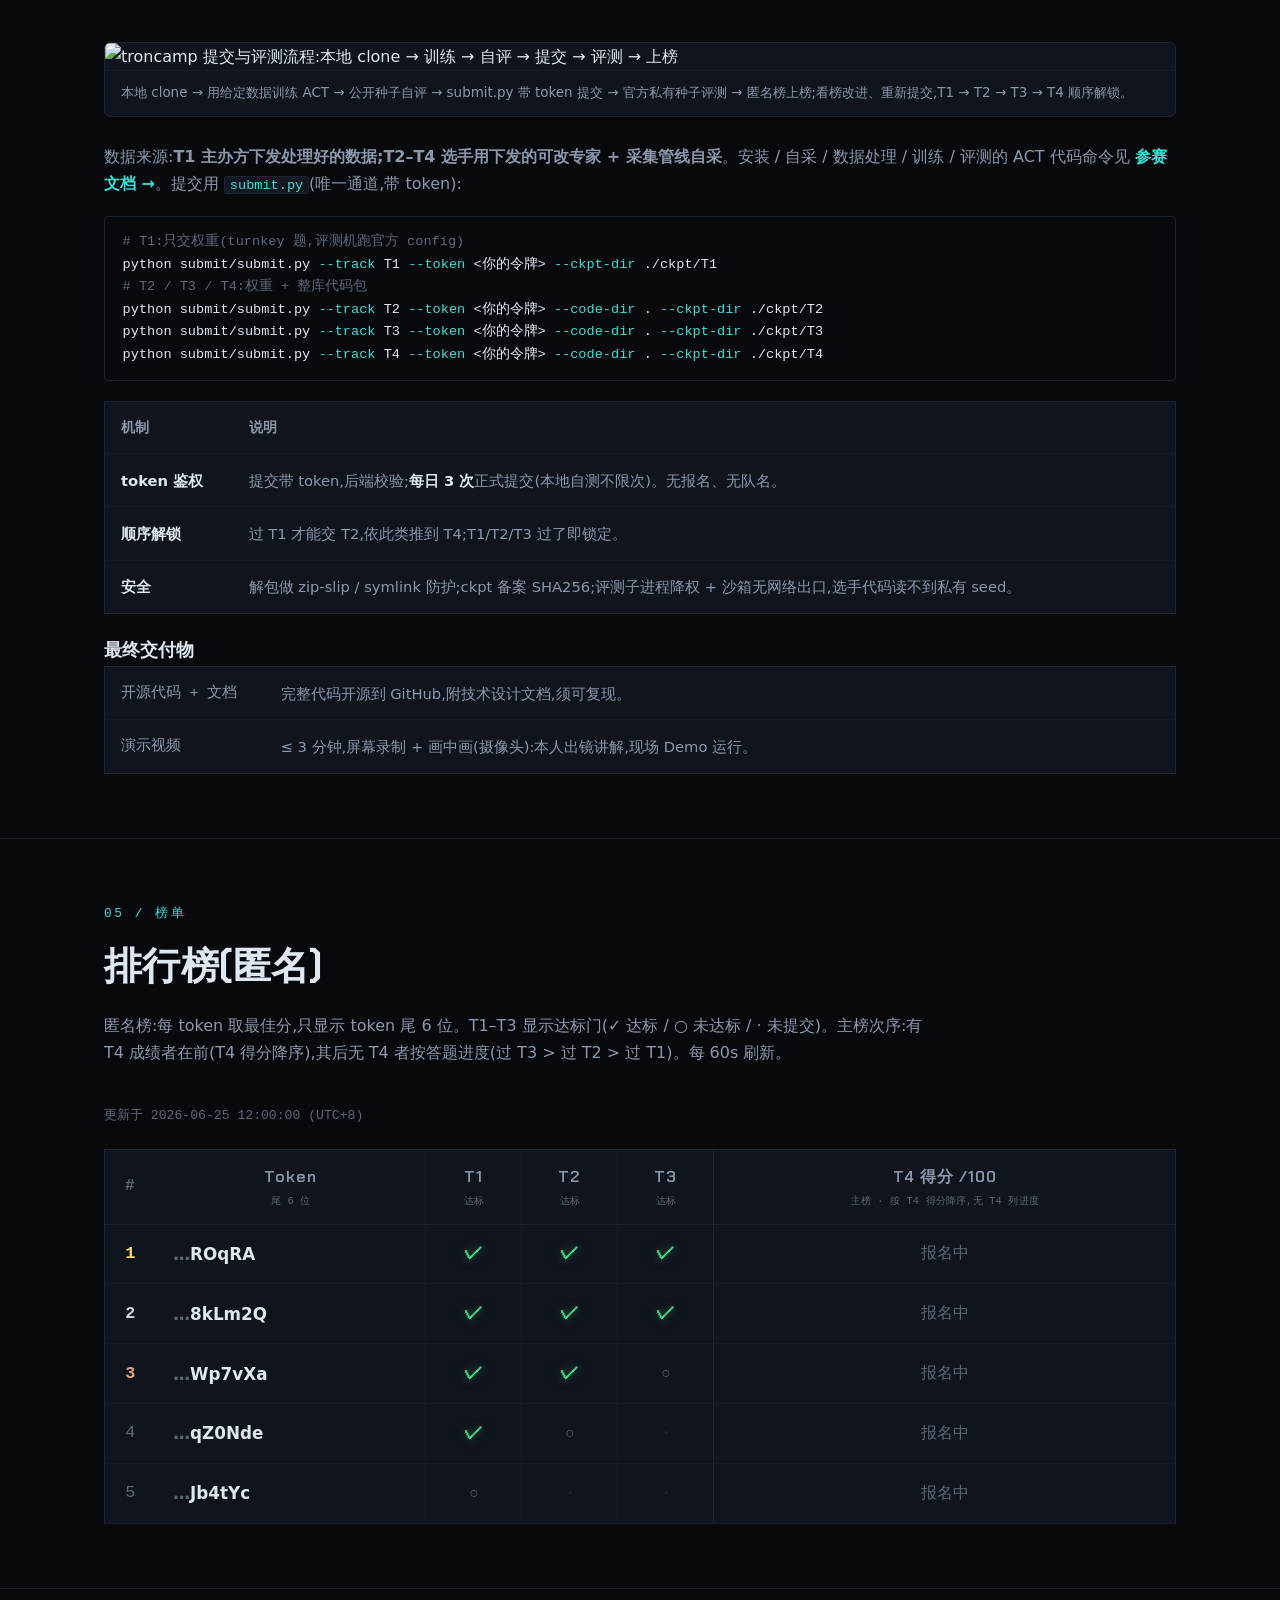
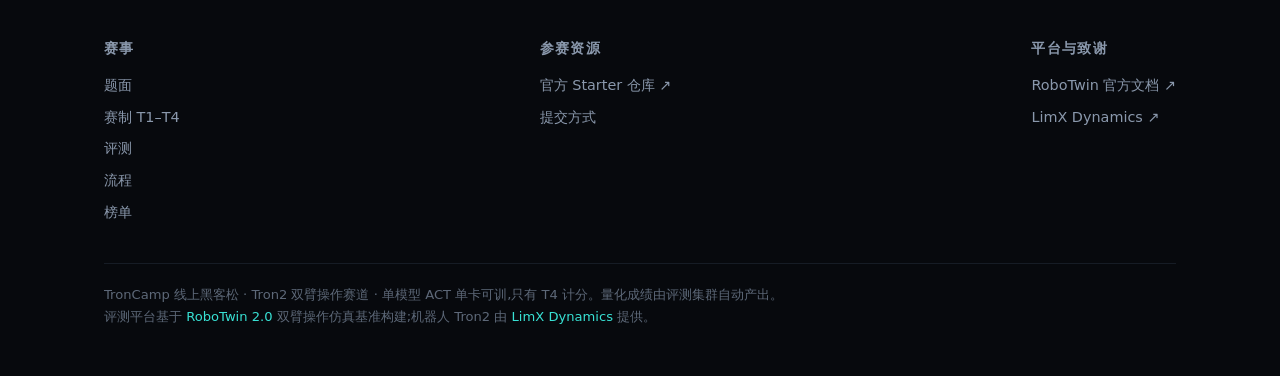
==== commit 8752da16: "fix(web): relabel "ACT doc" -> "participant doc"; RoboTwin links -> official docs (usage page) - ind" ====
--- a/index.html
+++ b/index.html
@@ -20,7 +20,7 @@
       <a href="#eval">评测</a>
       <a href="#flow">参赛流程</a>
       <a href="#board">排行榜</a>
-      <a href="./doc.html">ACT 文档 ↗</a>
+      <a href="./doc.html">参赛文档 ↗</a>
       <a href="https://github.com/limx-troncamp/troncamp-mani" class="cta" target="_blank" rel="noopener">Starter ↗</a>
     </span>
   </div>
@@ -36,7 +36,7 @@
     </p>
     <div class="hero-actions">
       <a href="#tracks" class="btn primary">赛制 T1–T4</a>
-      <a href="./doc.html" class="btn">ACT 文档</a>
+      <a href="./doc.html" class="btn">参赛文档</a>
       <a href="#flow" class="btn">参赛流程</a>
       <a href="#board" class="btn">排行榜</a>
     </div>
@@ -197,7 +197,7 @@
       <figcaption>本地 clone → 用给定数据训练 ACT → 公开种子自评 → submit.py 带 token 提交 → 官方私有种子评测 → 匿名榜上榜;看榜改进、重新提交,T1 → T2 → T3 → T4 顺序解锁。</figcaption>
     </figure>
 
-    <p style="margin-top:1.6rem;color:var(--muted)">数据来源:<b>T1 主办方下发处理好的数据;T2–T4 选手用下发的可改专家 + 采集管线自采</b>。安装 / 自采 / 数据处理 / 训练 / 评测的 ACT 代码命令见 <a href="./doc.html"><b>ACT 使用文档 →</b></a>。提交用 <code>submit.py</code>(唯一通道,带 token):</p>
+    <p style="margin-top:1.6rem;color:var(--muted)">数据来源:<b>T1 主办方下发处理好的数据;T2–T4 选手用下发的可改专家 + 采集管线自采</b>。安装 / 自采 / 数据处理 / 训练 / 评测的 ACT 代码命令见 <a href="./doc.html"><b>参赛文档 →</b></a>。提交用 <code>submit.py</code>(唯一通道,带 token):</p>
     <div class="code"><span class="c"># T1:只交权重(turnkey 题,评测机跑官方 config)</span>
 python submit/submit.py <span class="a">--track</span> T1 <span class="a">--token</span> &lt;你的令牌&gt; <span class="a">--ckpt-dir</span> ./ckpt/T1
 <span class="c"># T2 / T3 / T4:权重 + 整库代码包</span>
@@ -275,11 +275,11 @@
       </div>
       <div class="foot-col">
         <h5>平台与致谢</h5>
-        <a href="https://github.com/RoboTwin-Platform/RoboTwin" target="_blank" rel="noopener">RoboTwin 2.0 仿真基准 ↗</a>
+        <a href="https://robotwin-platform.github.io/doc/usage/" target="_blank" rel="noopener">RoboTwin 官方文档 ↗</a>
         <a href="https://github.com/limxdynamics" target="_blank" rel="noopener">LimX Dynamics ↗</a>
       </div>
     </div>
-    <p class="foot-note">TronCamp 线上黑客松 · Tron2 双臂操作赛道 · 单模型 ACT 单卡可训,只有 T4 计分。量化成绩由评测集群自动产出。<br>评测平台基于 <a href="https://github.com/RoboTwin-Platform/RoboTwin" target="_blank" rel="noopener">RoboTwin 2.0</a> 双臂操作仿真基准构建;机器人 Tron2 由 <a href="https://github.com/limxdynamics" target="_blank" rel="noopener">LimX Dynamics</a> 提供。</p>
+    <p class="foot-note">TronCamp 线上黑客松 · Tron2 双臂操作赛道 · 单模型 ACT 单卡可训,只有 T4 计分。量化成绩由评测集群自动产出。<br>评测平台基于 <a href="https://robotwin-platform.github.io/doc/usage/" target="_blank" rel="noopener">RoboTwin 2.0</a> 双臂操作仿真基准构建;机器人 Tron2 由 <a href="https://github.com/limxdynamics" target="_blank" rel="noopener">LimX Dynamics</a> 提供。</p>
   </div>
 </footer>
 
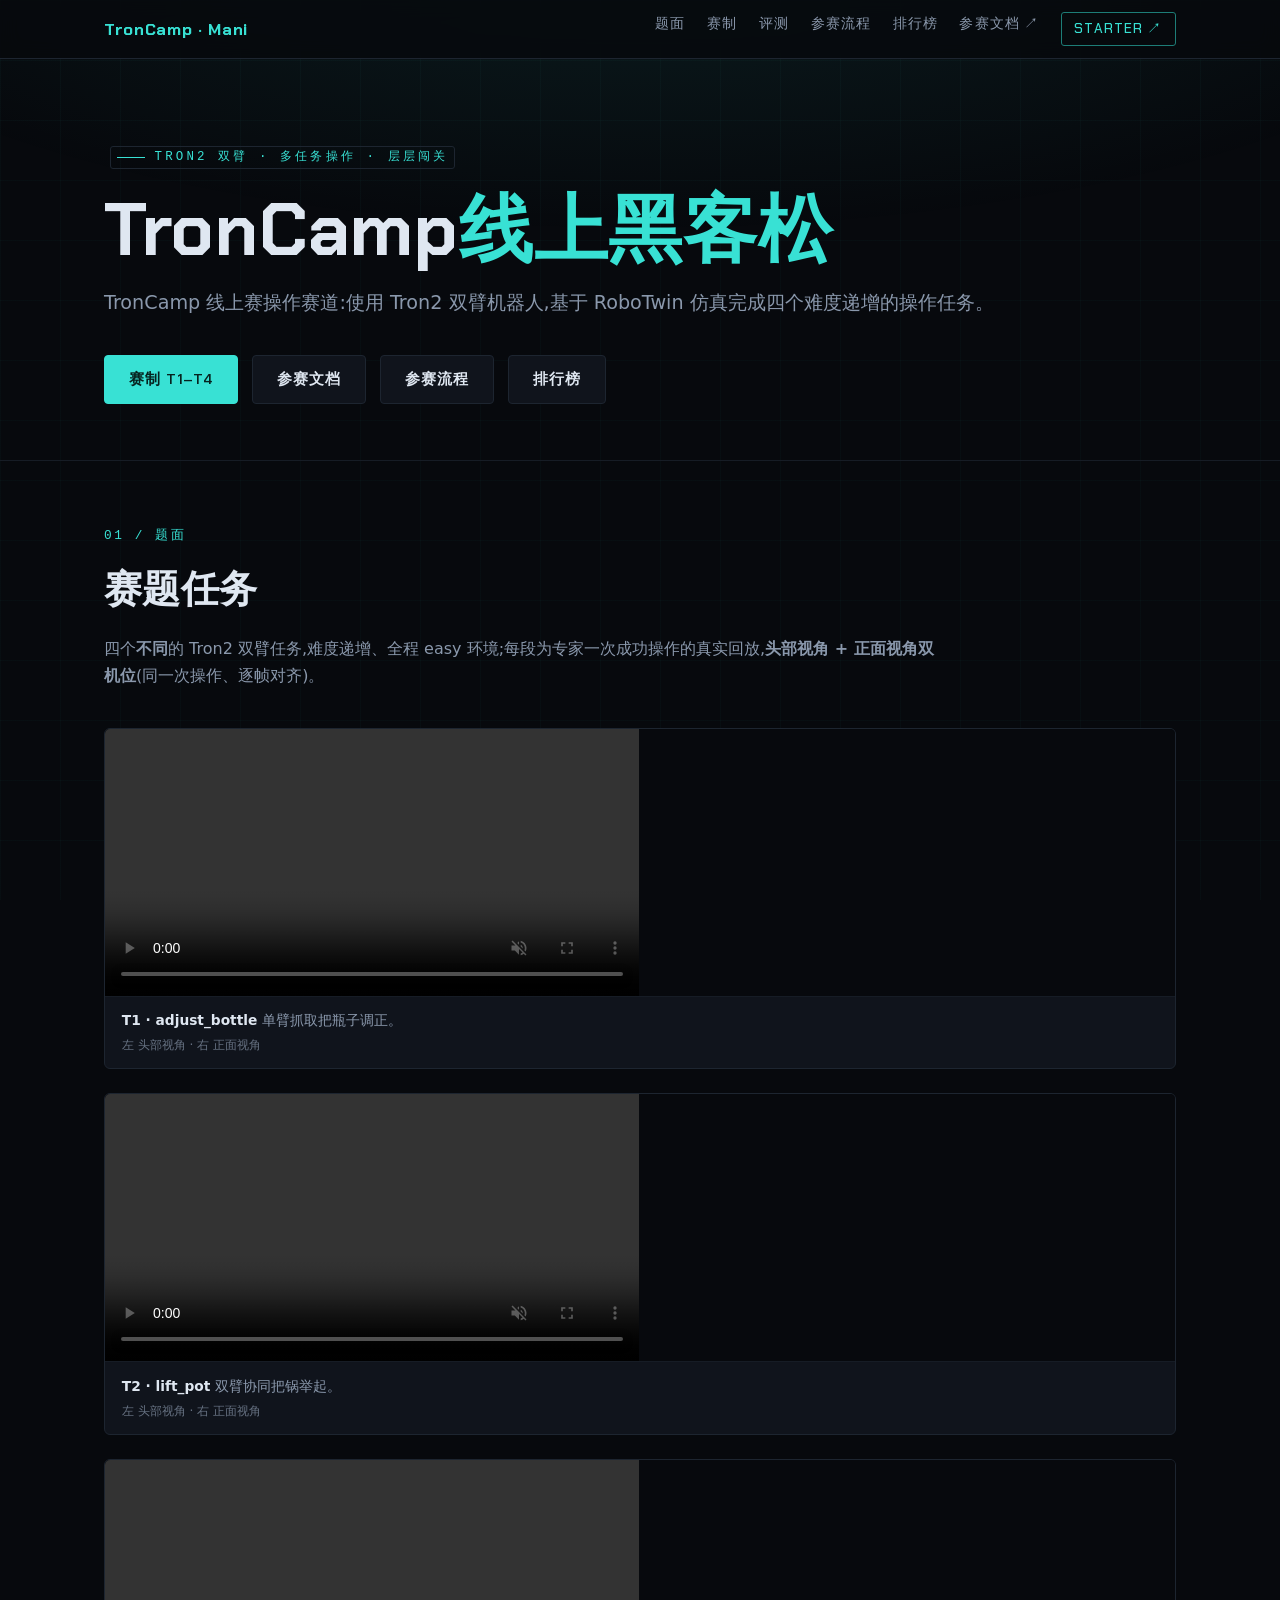
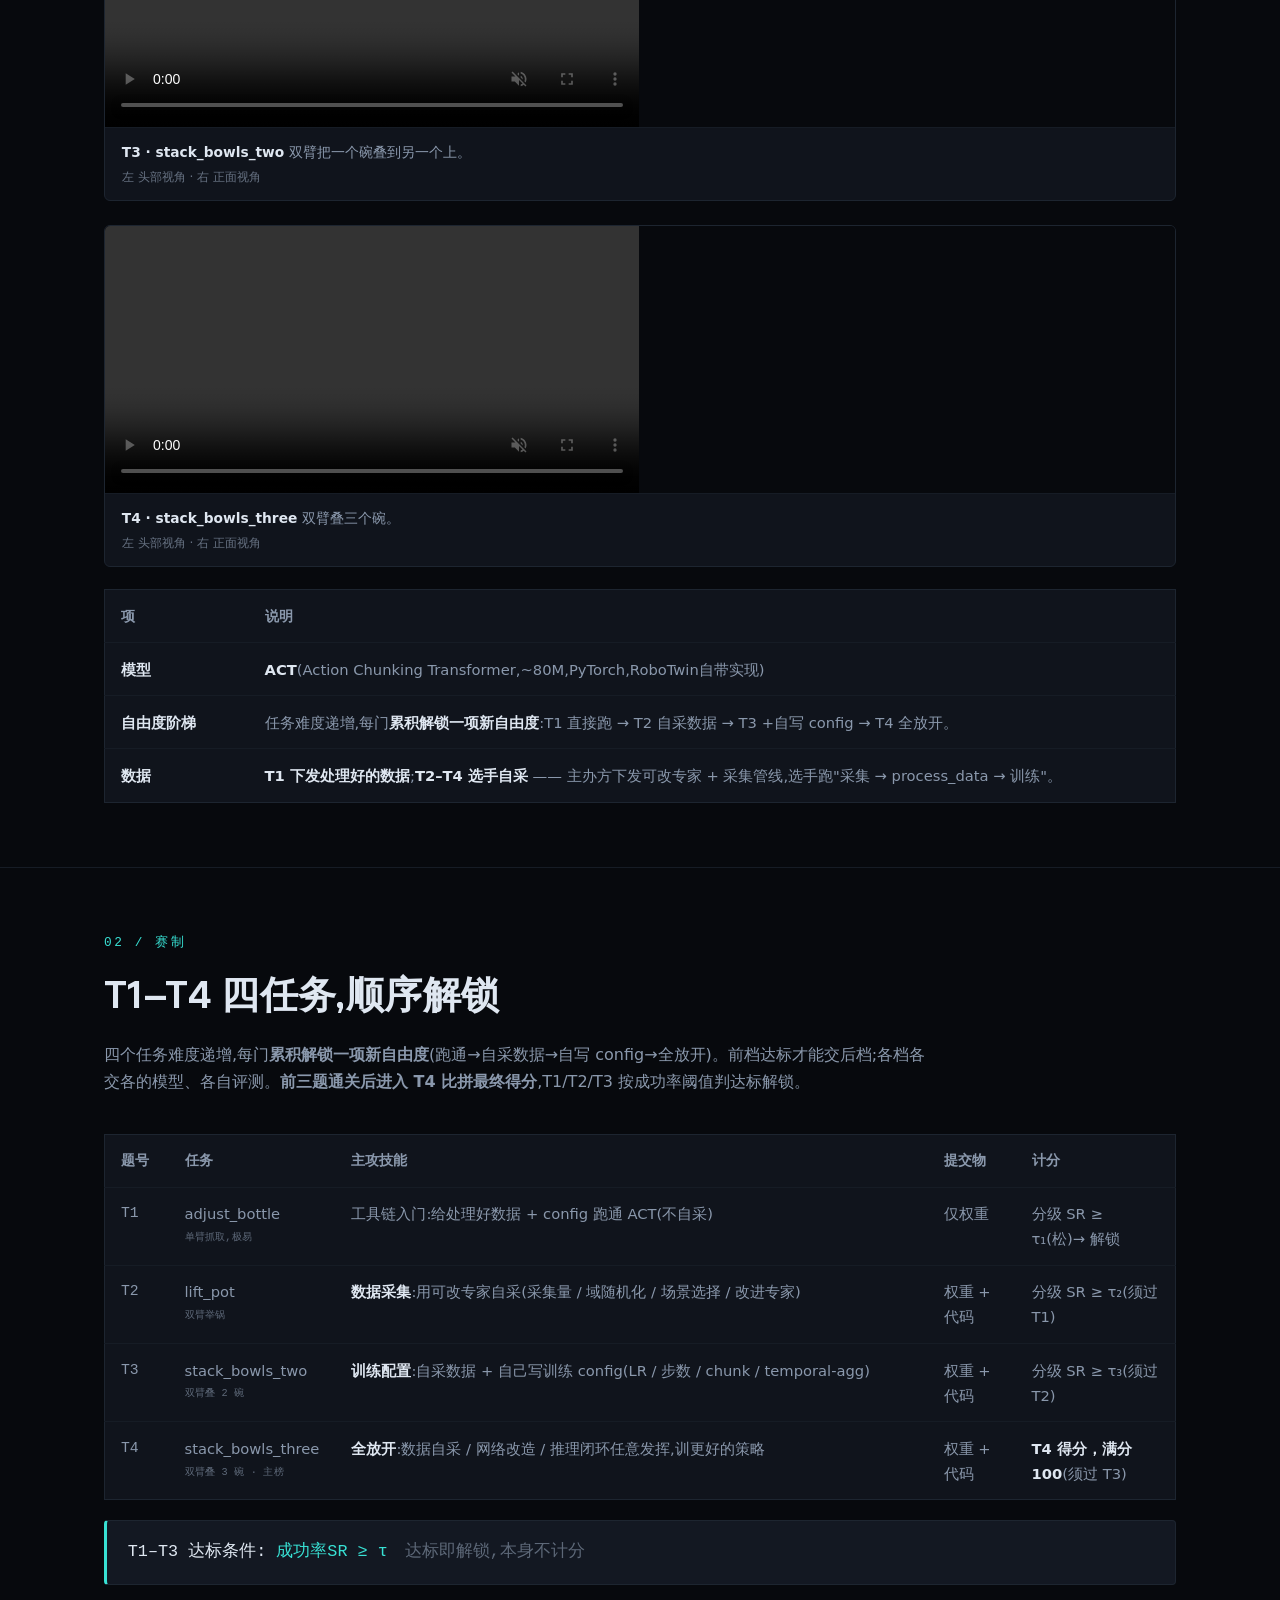
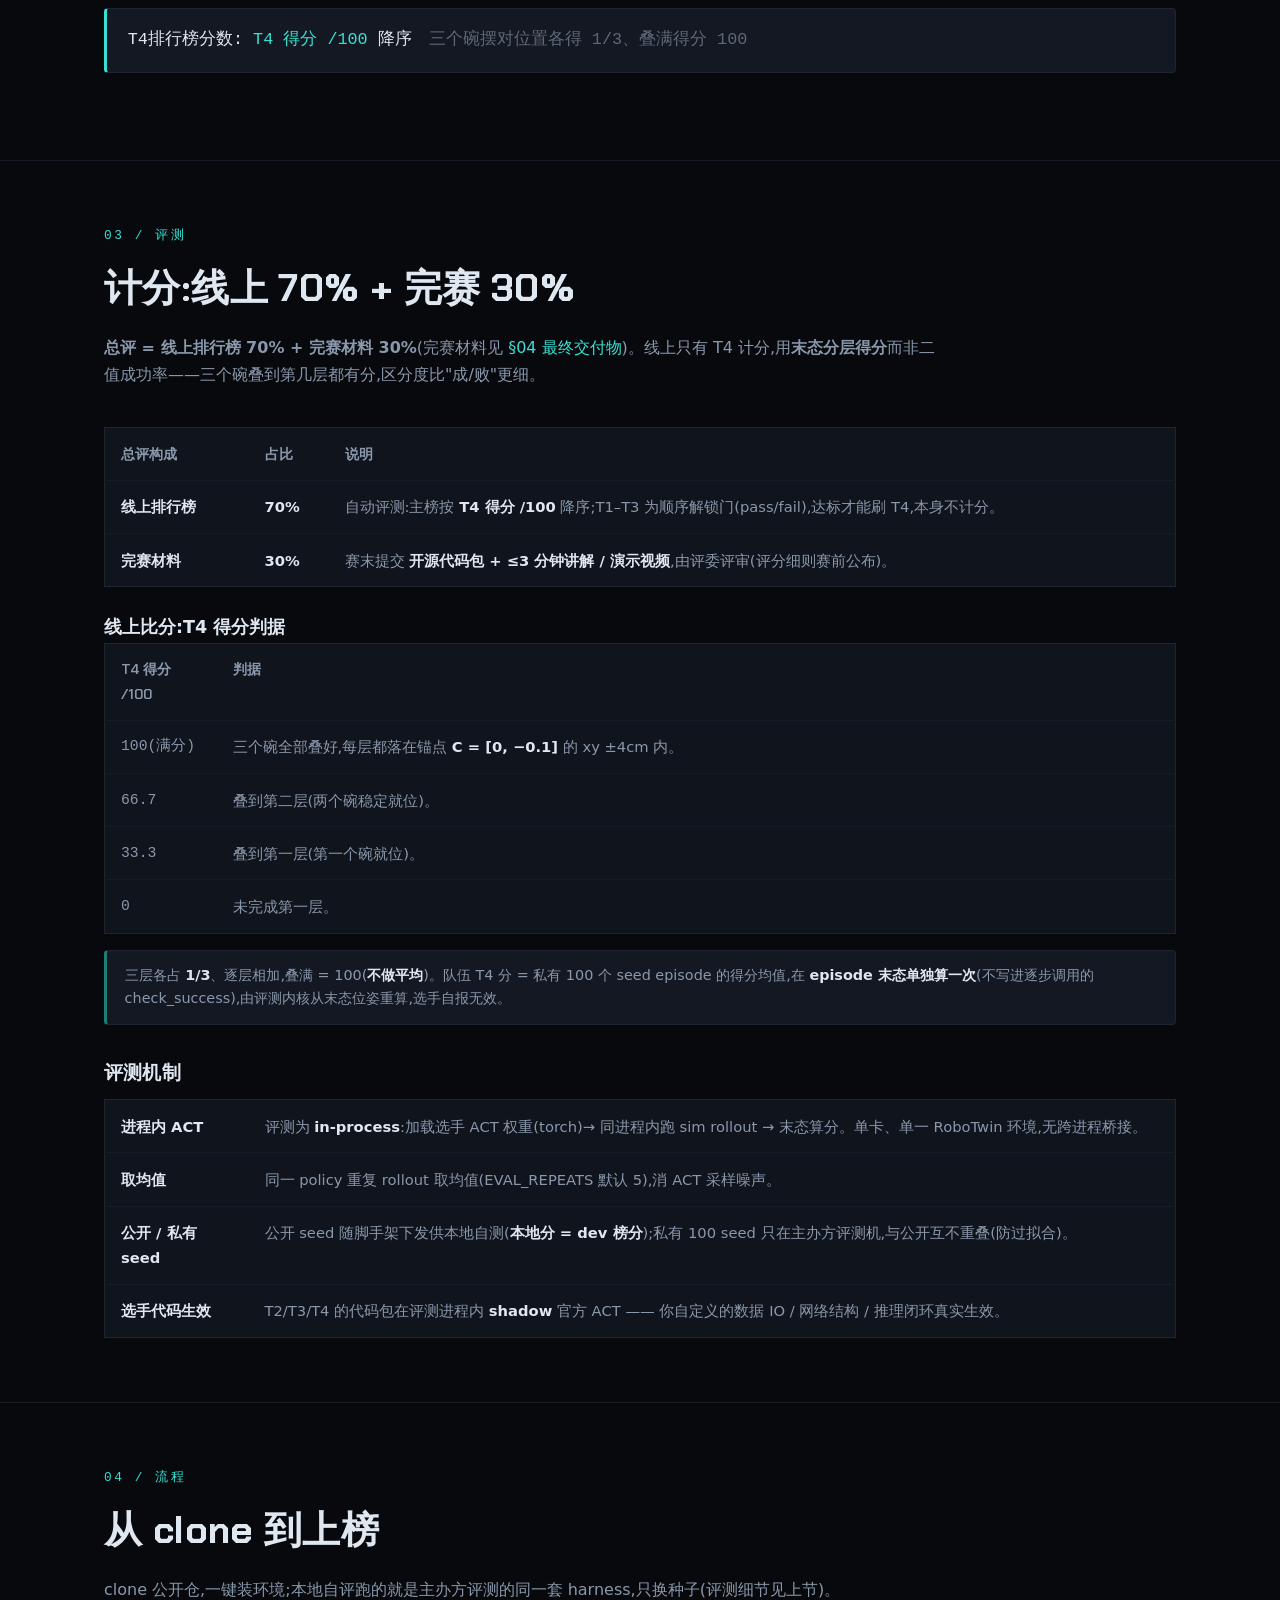
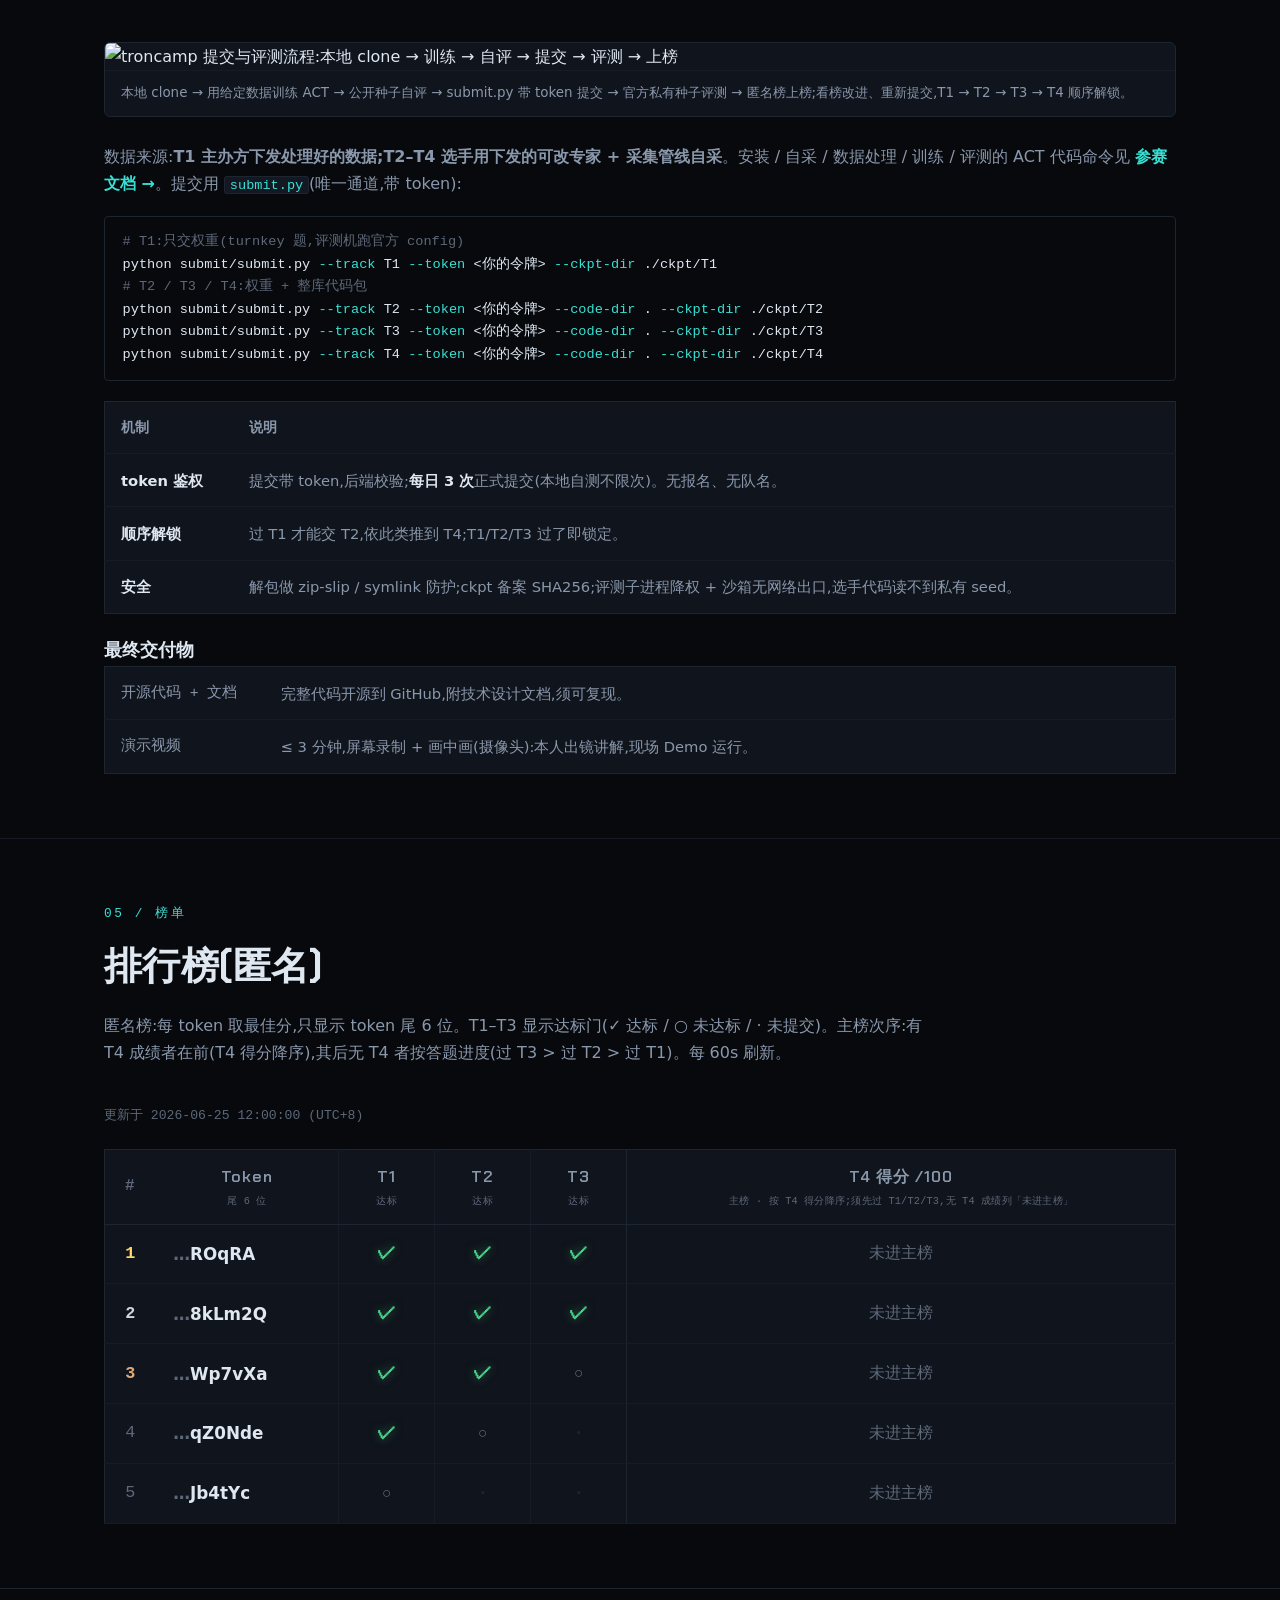
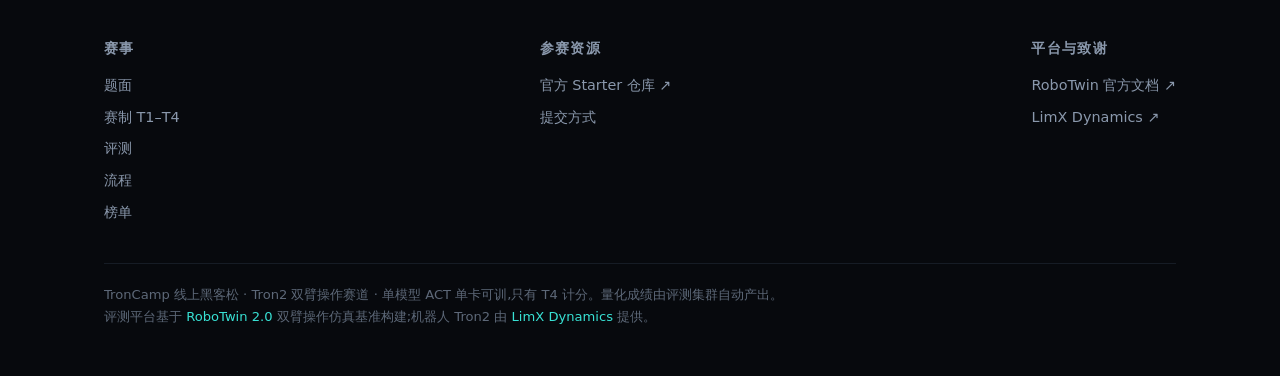
==== commit f64ac22f: "fix(web): correct T4 score-column semantics -- entries without a T4 score never render their gate-pr" ====
--- a/index.html
+++ b/index.html
@@ -247,7 +247,7 @@
           <th class="c-gate">T1 <span class="th-sub">达标</span></th>
           <th class="c-gate">T2 <span class="th-sub">达标</span></th>
           <th class="c-gate">T3 <span class="th-sub">达标</span></th>
-          <th class="c-t3">T4 得分 /100 <span class="th-sub">主榜 · 按 T4 得分降序,无 T4 列进度</span></th>
+          <th class="c-t3">T4 得分 /100 <span class="th-sub">主榜 · 按 T4 得分降序;须先过 T1/T2/T3,无 T4 成绩列「未进主榜」</span></th>
         </tr>
       </thead>
       <tbody></tbody>
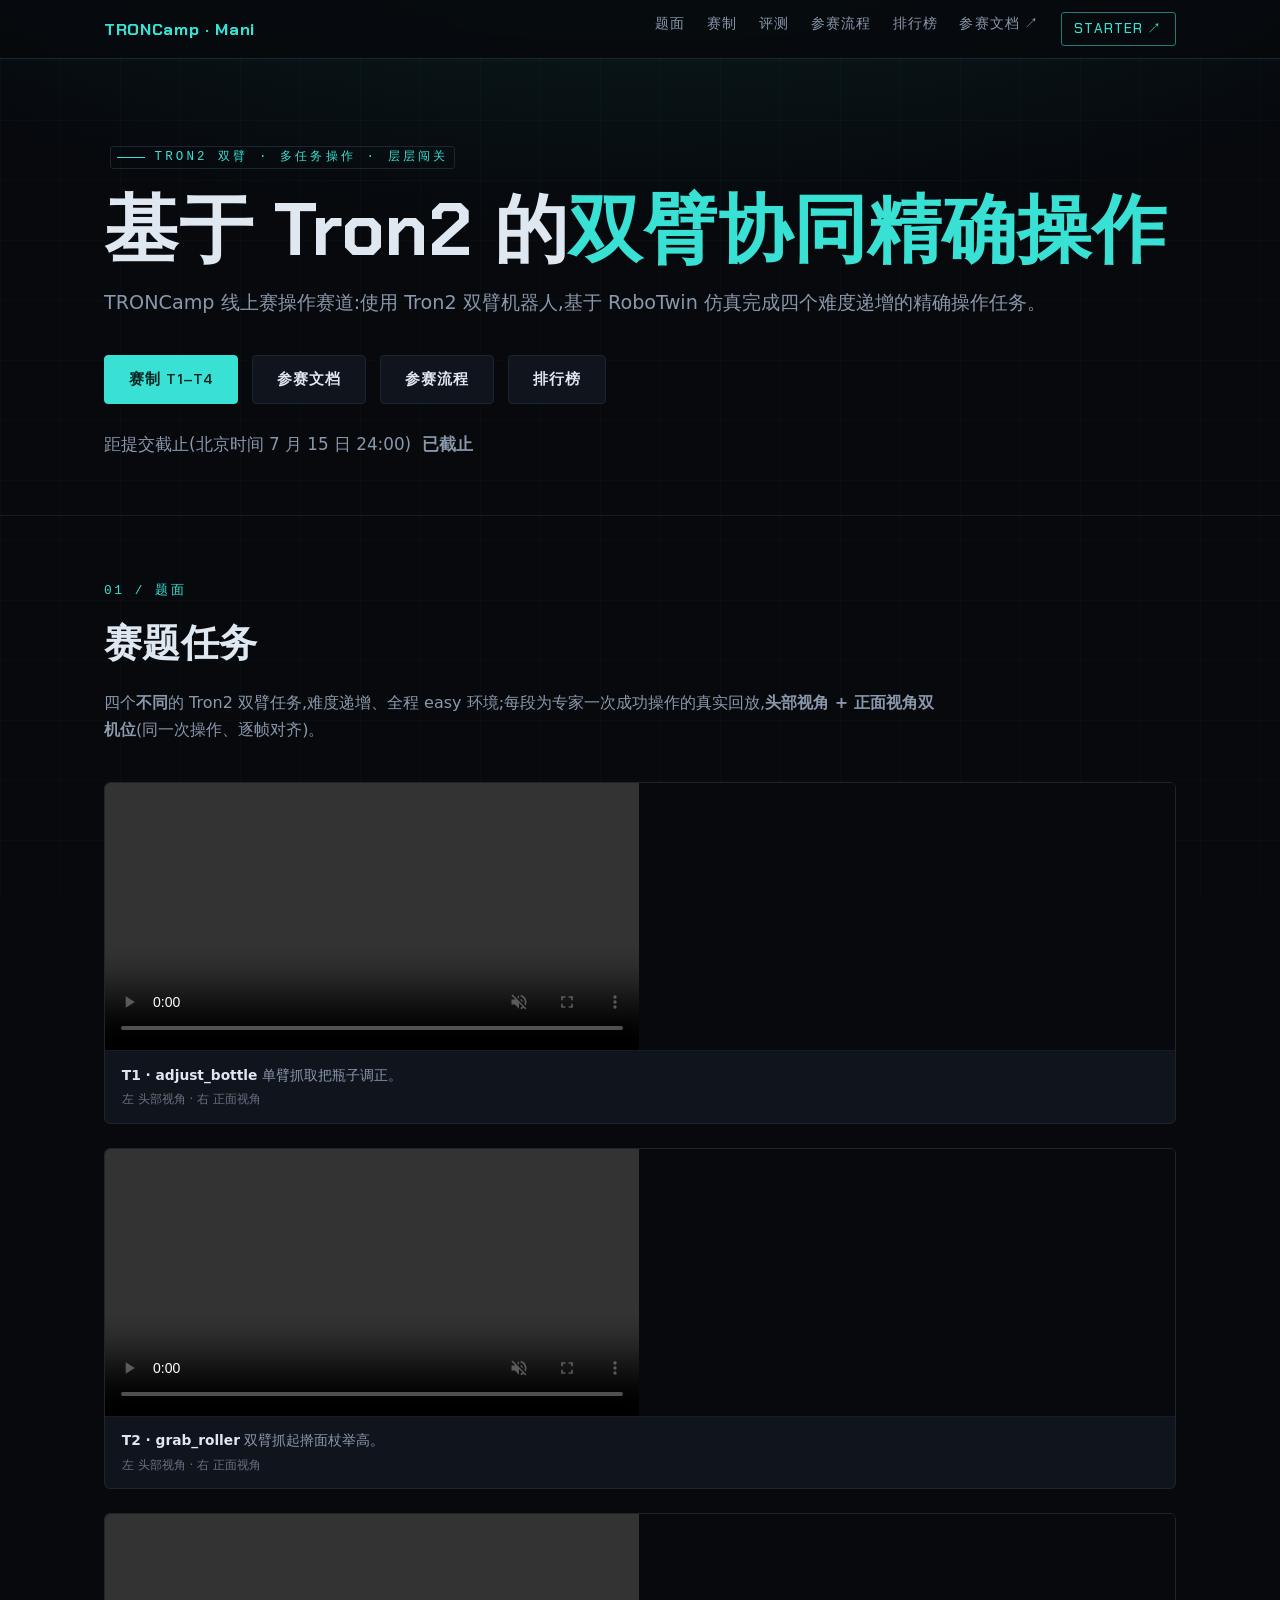
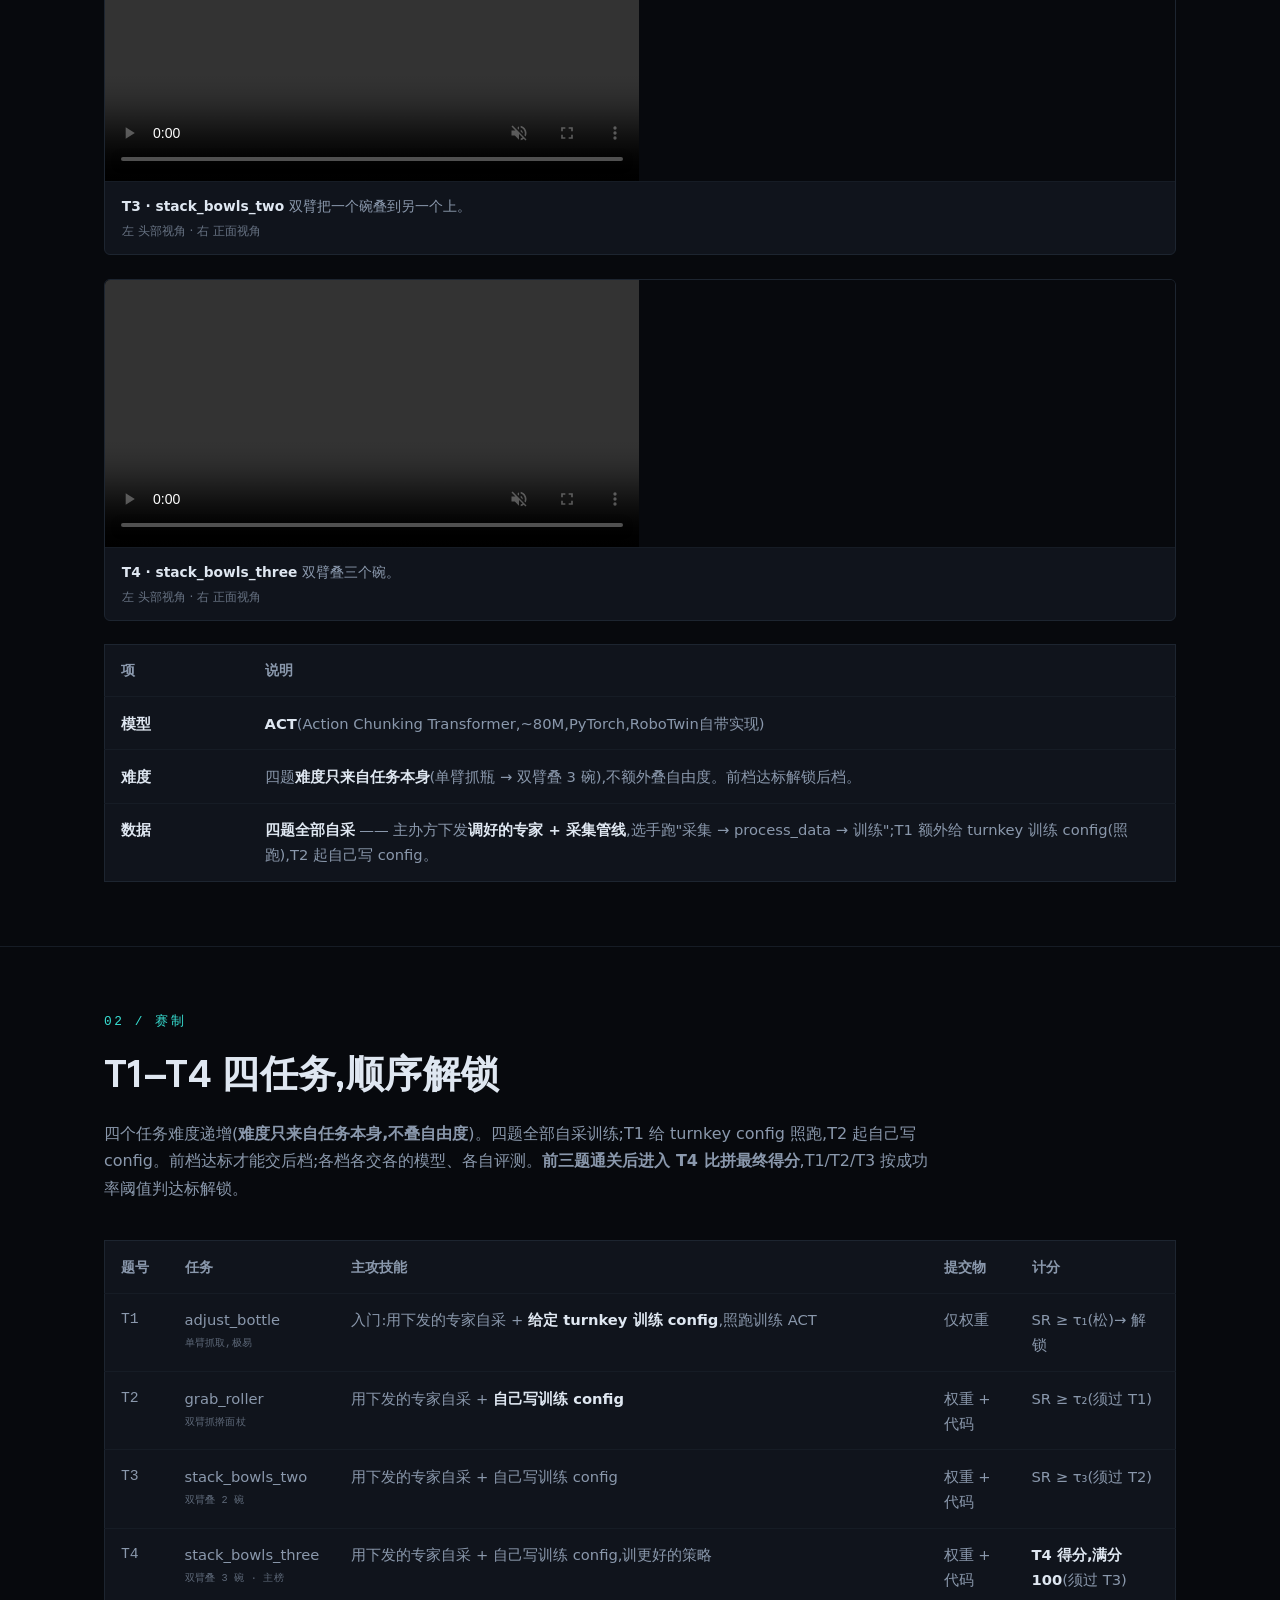
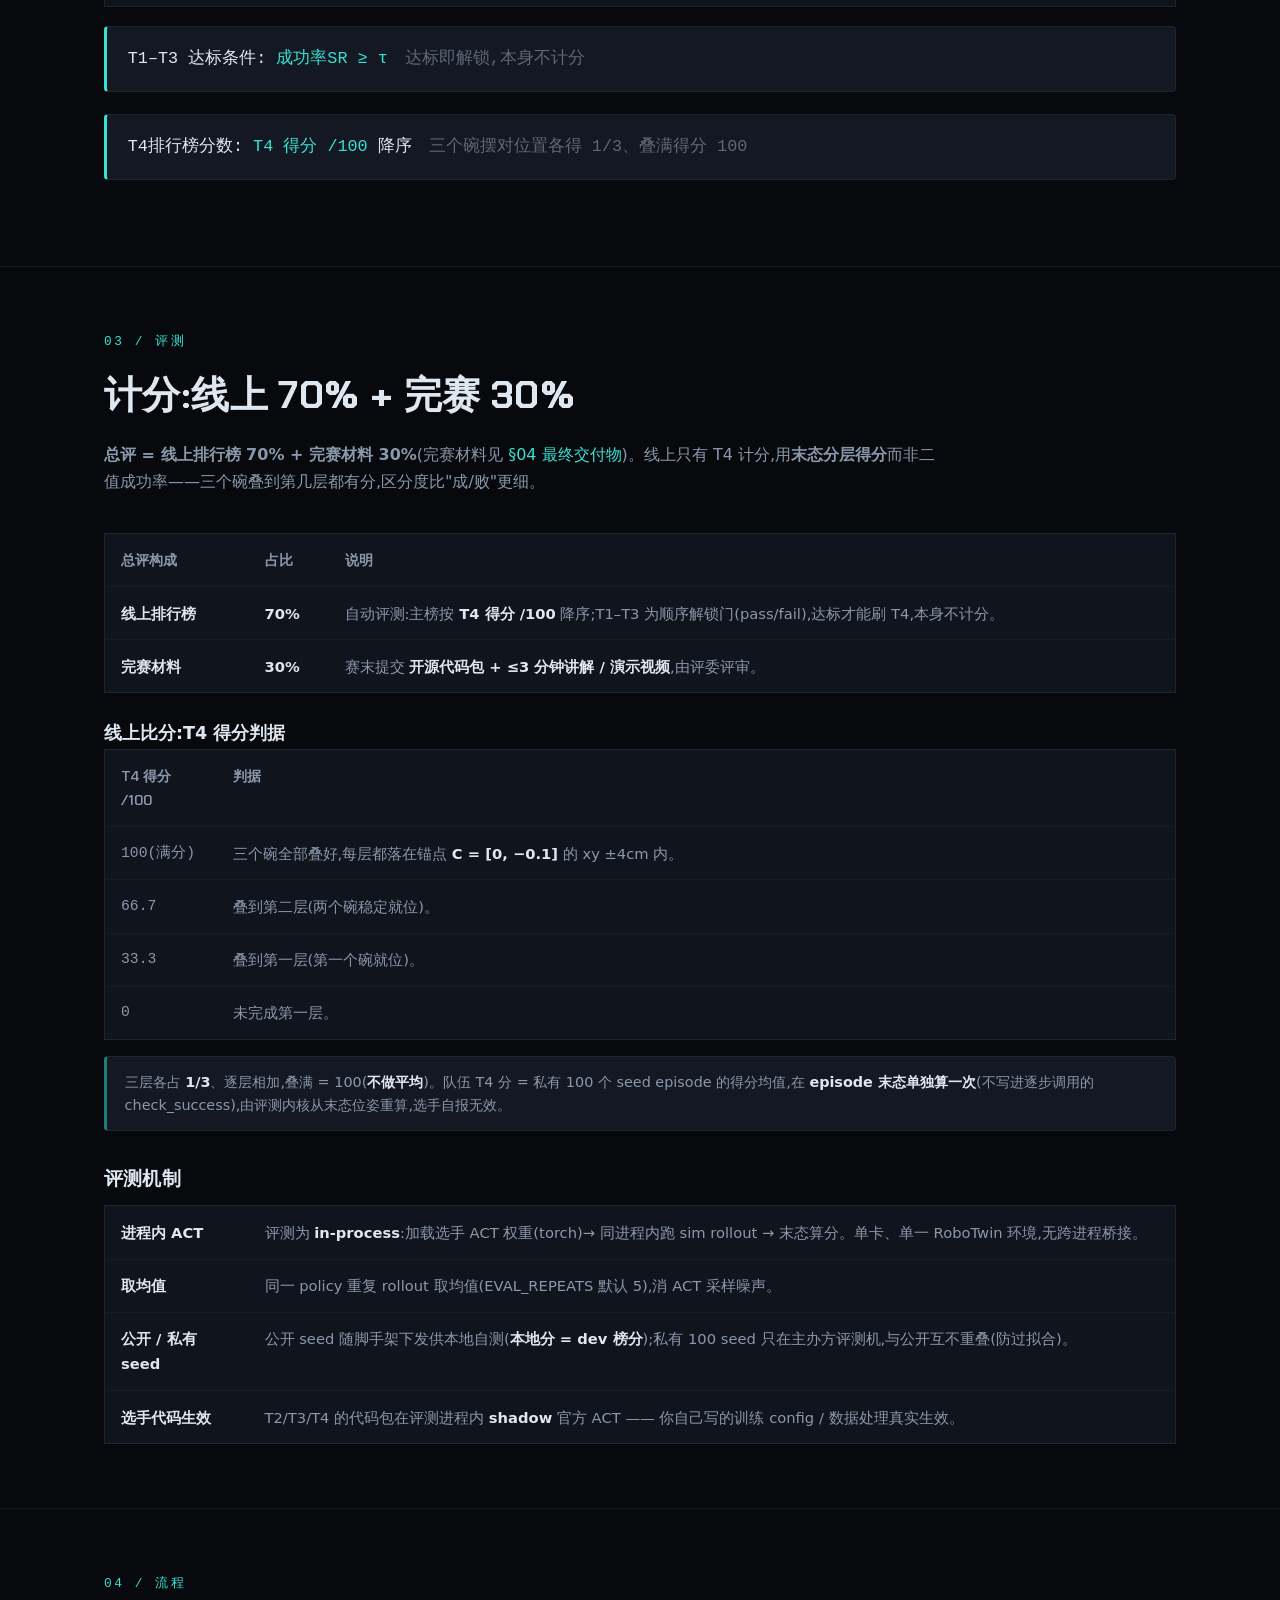
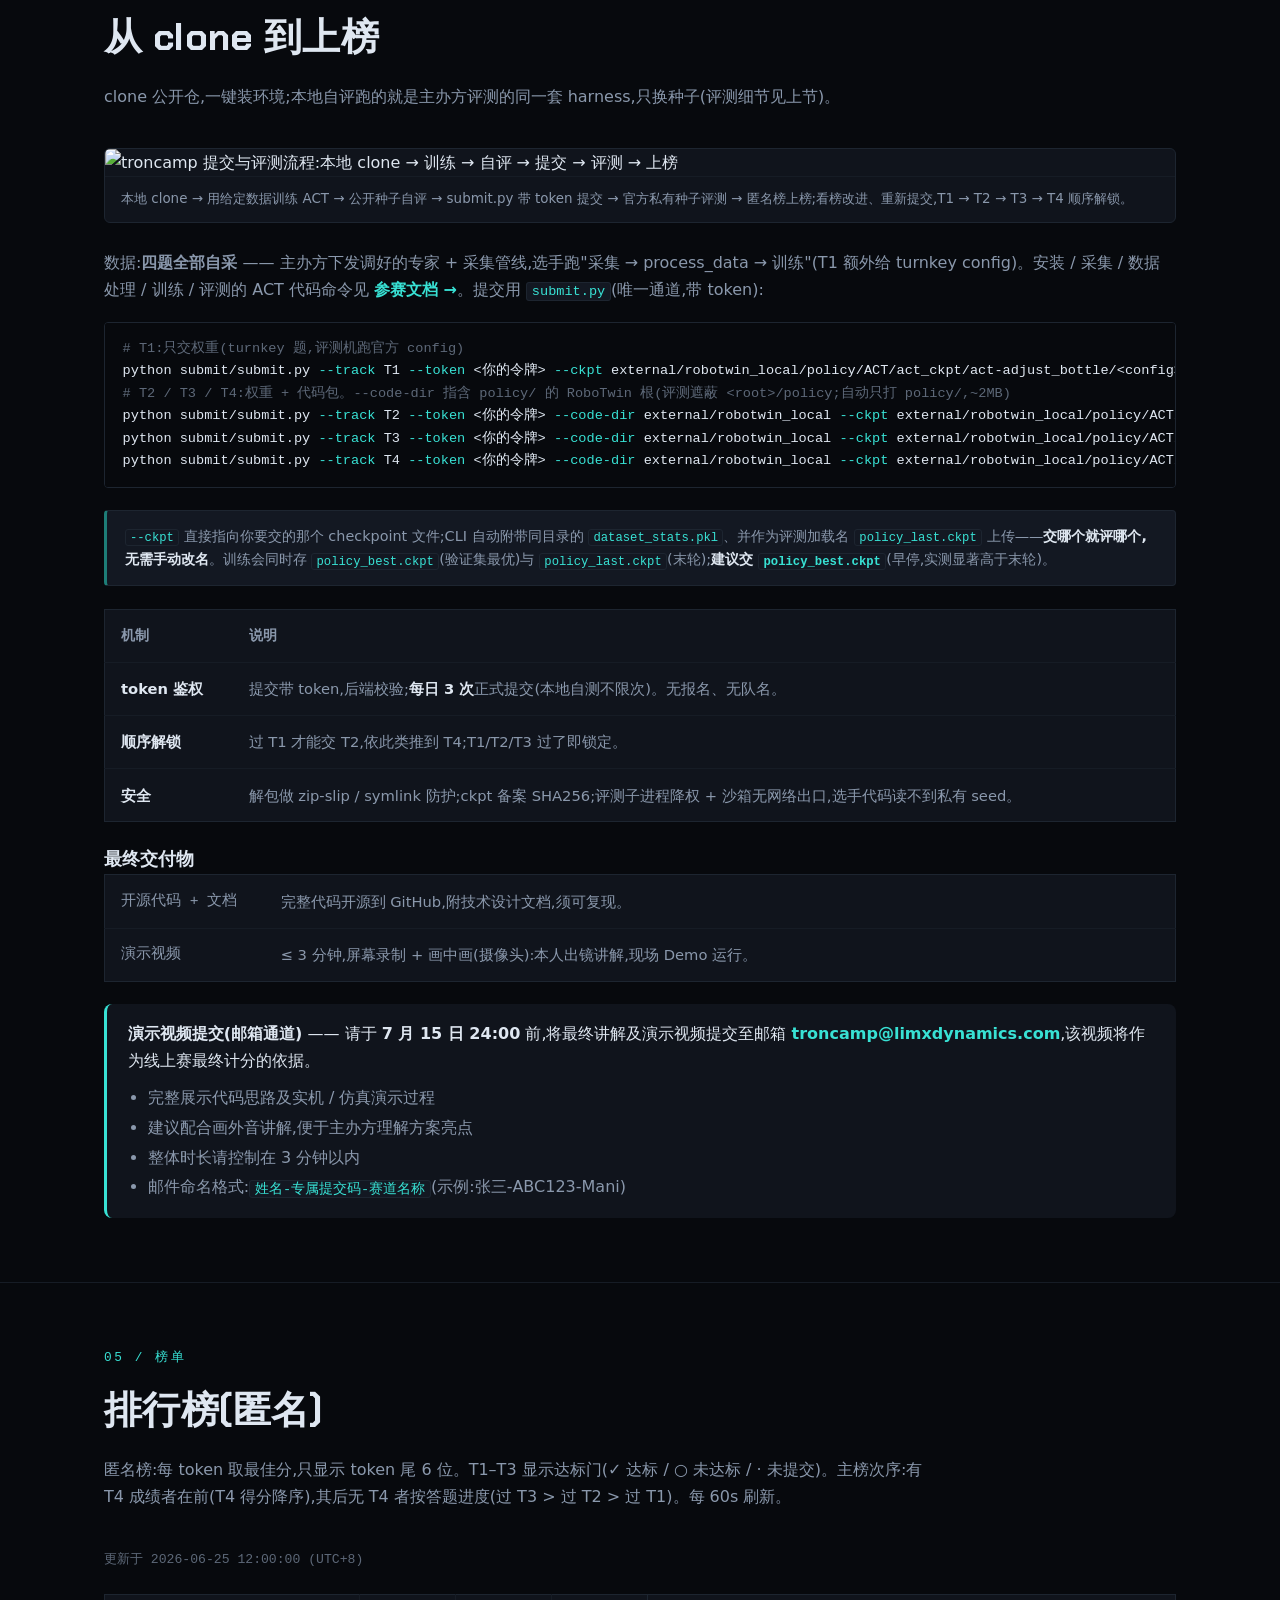
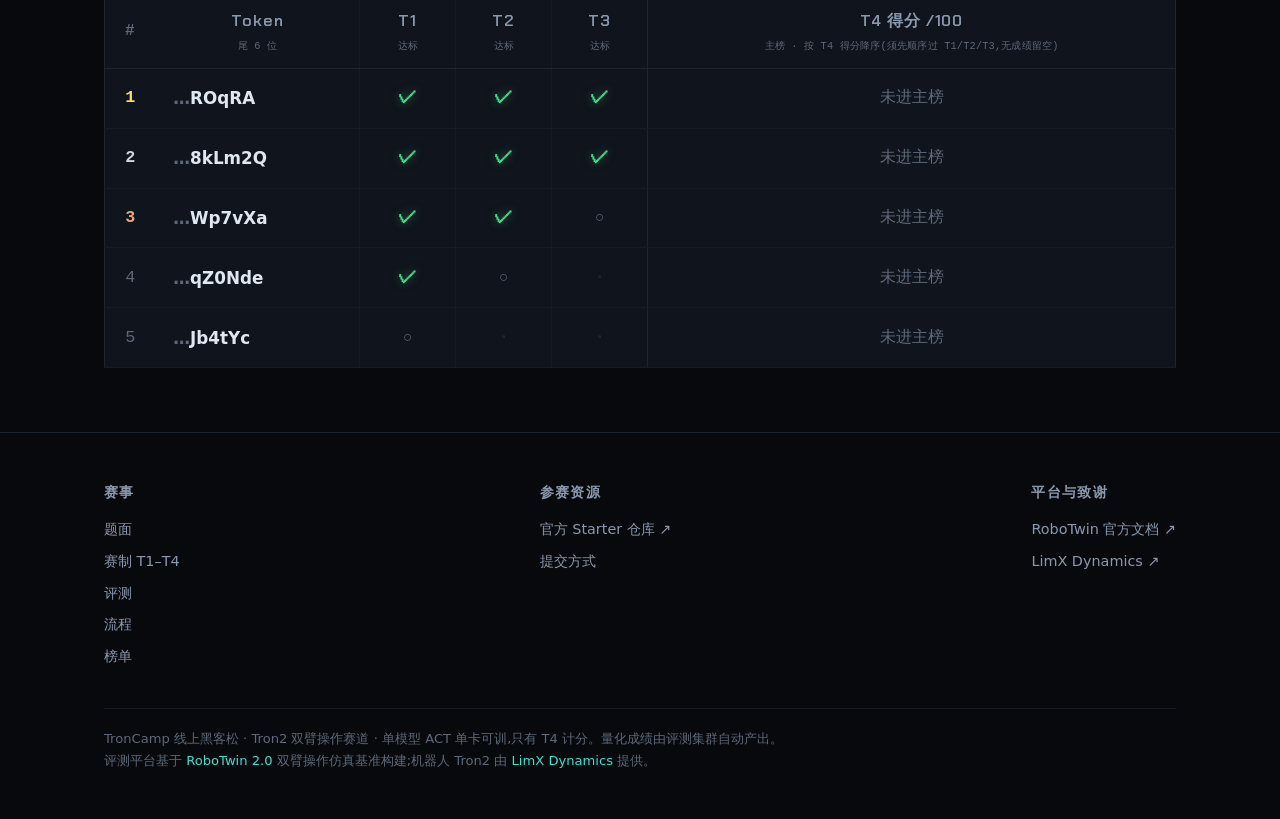
==== commit e095de83: "docs(web): simplify to task-difficulty ladder + all-tracks self-collect Boss decision: difficulty co" ====
--- a/index.html
+++ b/index.html
@@ -3,8 +3,8 @@
 <head>
 <meta charset="utf-8">
 <meta name="viewport" content="width=device-width, initial-scale=1">
-<title>TronCamp 线上黑客松 · Tron2 双臂操作赛道</title>
-<meta name="description" content="TronCamp 线上赛操作赛道:使用 Tron2 双臂机器人,基于 RoboTwin 仿真完成四个难度递增的操作任务 adjust_bottle / lift_pot / stack_bowls_two / stack_bowls_three;单卡训 ACT(Action Chunking Transformer),每门主攻一项工程技能。T1–T4 顺序解锁,只有 T4 计分(末态得分 /100),主榜按 T4 得分降序排名。">
+<title>TRONCamp · Mani — 基于 Tron2 的双臂协同精确操作</title>
+<meta name="description" content="TronCamp 线上赛操作赛道:使用 Tron2 双臂机器人,基于 RoboTwin 仿真完成四个难度递增的操作任务 adjust_bottle / grab_roller / stack_bowls_two / stack_bowls_three;单卡训 ACT(Action Chunking Transformer),每门主攻一项工程技能。T1–T4 顺序解锁,只有 T4 计分(末态得分 /100),主榜按 T4 得分降序排名。">
 <link rel="stylesheet" href="./style.css">
 <script src="./config.js"></script>
 <script src="./board.js" defer></script>
@@ -13,7 +13,7 @@
 
 <nav class="nav">
   <div class="wrap">
-    <a href="#top" class="brand">Tron<span class="accent">Camp</span> · Mani</a>
+    <a href="#top" class="brand">TRONCamp · <span class="accent">Mani</span></a>
     <span class="nav-links">
       <a href="#task">题面</a>
       <a href="#tracks">赛制</a>
@@ -30,9 +30,9 @@
 <header class="hero" id="top">
   <div class="wrap reveal">
     <span class="tag">Tron2 双臂 · 多任务操作 · 层层闯关</span>
-    <h1>TronCamp<span class="accent">线上黑客松</span></h1>
+    <h1>基于 Tron2 的<span class="accent">双臂协同精确操作</span></h1>
     <p class="lead lead-wide">
-      TronCamp 线上赛操作赛道:使用 Tron2 双臂机器人,基于 RoboTwin 仿真完成四个难度递增的操作任务。
+      TRONCamp 线上赛操作赛道:使用 Tron2 双臂机器人,基于 RoboTwin 仿真完成四个难度递增的精确操作任务。
     </p>
     <div class="hero-actions">
       <a href="#tracks" class="btn primary">赛制 T1–T4</a>
@@ -40,8 +40,25 @@
       <a href="#flow" class="btn">参赛流程</a>
       <a href="#board" class="btn">排行榜</a>
     </div>
+    <div class="countdown" style="margin-top:1.6rem;font-size:1.05rem;color:var(--muted)">
+      距提交截止(北京时间 7 月 15 日 24:00)&nbsp; <b id="cdTime" class="accent" style="font-variant-numeric:tabular-nums">—</b>
+    </div>
   </div>
 </header>
+<script>
+(function(){
+  var deadline = new Date('2026-07-16T00:00:00+08:00').getTime();
+  function tick(){
+    var el = document.getElementById('cdTime'); if(!el) return;
+    var d = deadline - Date.now();
+    if(d <= 0){ el.textContent = '已截止'; return; }
+    var day=Math.floor(d/864e5), h=Math.floor(d%864e5/36e5), m=Math.floor(d%36e5/6e4), s=Math.floor(d%6e4/1e3);
+    el.textContent = day+' 天 '+h+' 时 '+m+' 分 '+s+' 秒';
+    setTimeout(tick, 1000);
+  }
+  tick();
+})();
+</script>
 
 <!-- ───────── 01 题面 ───────── -->
 <section id="task">
@@ -62,10 +79,10 @@
       </figure>
       <figure class="vfig">
         <div class="vpair">
-          <video src="./assets/videos/lift_pot.mp4" muted loop playsinline controls preload="metadata"></video>
-          <video src="./assets/videos/lift_pot_cam2.mp4" muted loop playsinline preload="metadata"></video>
+          <video src="./assets/videos/grab_roller.mp4" muted loop playsinline controls preload="metadata"></video>
+          <video src="./assets/videos/grab_roller_cam2.mp4" muted loop playsinline preload="metadata"></video>
         </div>
-        <figcaption><b>T2 · lift_pot</b> 双臂协同把锅举起。<span class="vviews">左 头部视角 · 右 正面视角</span></figcaption>
+        <figcaption><b>T2 · grab_roller</b> 双臂抓起擀面杖举高。<span class="vviews">左 头部视角 · 右 正面视角</span></figcaption>
       </figure>
       <figure class="vfig">
         <div class="vpair">
@@ -102,8 +119,8 @@
       <thead><tr><th style="width:9rem">项</th><th>说明</th></tr></thead>
       <tbody>
         <tr><td><b>模型</b></td><td><b>ACT</b>(Action Chunking Transformer,~80M,PyTorch,RoboTwin自带实现)</td></tr>
-        <tr><td><b>自由度阶梯</b></td><td>任务难度递增,每门<b>累积解锁一项新自由度</b>:T1 直接跑 → T2 自采数据 → T3 +自写 config → T4 全放开。</td></tr>
-        <tr><td><b>数据</b></td><td><b>T1 下发处理好的数据</b>;<b>T2–T4 选手自采</b> —— 主办方下发可改专家 + 采集管线,选手跑"采集 → process_data → 训练"。</td></tr>
+        <tr><td><b>难度</b></td><td>四题<b>难度只来自任务本身</b>(单臂抓瓶 → 双臂叠 3 碗),不额外叠自由度。前档达标解锁后档。</td></tr>
+        <tr><td><b>数据</b></td><td><b>四题全部自采</b> —— 主办方下发<b>调好的专家 + 采集管线</b>,选手跑"采集 → process_data → 训练";T1 额外给 turnkey 训练 config(照跑),T2 起自己写 config。</td></tr>
       </tbody>
     </table>
   </div>
@@ -115,7 +132,7 @@
     <div class="sec-head">
       <span class="sec-num">02 / 赛制</span>
       <h2>T1–T4 四任务,顺序解锁</h2>
-      <p>四个任务难度递增,每门<b>累积解锁一项新自由度</b>(跑通→自采数据→自写 config→全放开)。前档达标才能交后档;各档各交各的模型、各自评测。<b>前三题通关后进入 T4 比拼最终得分</b>,T1/T2/T3 按成功率阈值判达标解锁。</p>
+      <p>四个任务难度递增(<b>难度只来自任务本身,不叠自由度</b>)。四题全部自采训练;T1 给 turnkey config 照跑,T2 起自己写 config。前档达标才能交后档;各档各交各的模型、各自评测。<b>前三题通关后进入 T4 比拼最终得分</b>,T1/T2/T3 按成功率阈值判达标解锁。</p>
     </div>
     <table class="dtable">
       <thead>
@@ -128,10 +145,10 @@
         </tr>
       </thead>
       <tbody>
-        <tr><td class="lvl">T1</td><td>adjust_bottle<br><span class="th-sub">单臂抓取,极易</span></td><td>工具链入门:给处理好数据 + config 跑通 ACT(不自采)</td><td>仅权重</td><td>分级 SR ≥ τ₁(松)→ 解锁</td></tr>
-        <tr><td class="lvl">T2</td><td>lift_pot<br><span class="th-sub">双臂举锅</span></td><td><b>数据采集</b>:用可改专家自采(采集量 / 域随机化 / 场景选择 / 改进专家)</td><td>权重 + 代码</td><td>分级 SR ≥ τ₂(须过 T1)</td></tr>
-        <tr><td class="lvl">T3</td><td>stack_bowls_two<br><span class="th-sub">双臂叠 2 碗</span></td><td><b>训练配置</b>:自采数据 + 自己写训练 config(LR / 步数 / chunk / temporal-agg)</td><td>权重 + 代码</td><td>分级 SR ≥ τ₃(须过 T2)</td></tr>
-        <tr><td class="lvl">T4</td><td>stack_bowls_three<br><span class="th-sub">双臂叠 3 碗 · 主榜</span></td><td><b>全放开</b>:数据自采 / 网络改造 / 推理闭环任意发挥,训更好的策略</td><td>权重 + 代码</td><td><b>T4 得分，满分100</b>(须过 T3)</td></tr>
+        <tr><td class="lvl">T1</td><td>adjust_bottle<br><span class="th-sub">单臂抓取,极易</span></td><td>入门:用下发的专家自采 + <b>给定 turnkey 训练 config</b>,照跑训练 ACT</td><td>仅权重</td><td>SR ≥ τ₁(松)→ 解锁</td></tr>
+        <tr><td class="lvl">T2</td><td>grab_roller<br><span class="th-sub">双臂抓擀面杖</span></td><td>用下发的专家自采 + <b>自己写训练 config</b></td><td>权重 + 代码</td><td>SR ≥ τ₂(须过 T1)</td></tr>
+        <tr><td class="lvl">T3</td><td>stack_bowls_two<br><span class="th-sub">双臂叠 2 碗</span></td><td>用下发的专家自采 + 自己写训练 config</td><td>权重 + 代码</td><td>SR ≥ τ₃(须过 T2)</td></tr>
+        <tr><td class="lvl">T4</td><td>stack_bowls_three<br><span class="th-sub">双臂叠 3 碗 · 主榜</span></td><td>用下发的专家自采 + 自己写训练 config,训更好的策略</td><td>权重 + 代码</td><td><b>T4 得分,满分 100</b>(须过 T3)</td></tr>
       </tbody>
     </table>
 
@@ -153,7 +170,7 @@
       <thead><tr><th style="width:9rem">总评构成</th><th style="width:5rem">占比</th><th>说明</th></tr></thead>
       <tbody>
         <tr><td><b>线上排行榜</b></td><td><b>70%</b></td><td>自动评测:主榜按 <b>T4 得分 /100</b> 降序;T1–T3 为顺序解锁门(pass/fail),达标才能刷 T4,本身不计分。</td></tr>
-        <tr><td><b>完赛材料</b></td><td><b>30%</b></td><td>赛末提交 <b>开源代码包 + ≤3 分钟讲解 / 演示视频</b>,由评委评审(评分细则赛前公布)。</td></tr>
+        <tr><td><b>完赛材料</b></td><td><b>30%</b></td><td>赛末提交 <b>开源代码包 + ≤3 分钟讲解 / 演示视频</b>,由评委评审。</td></tr>
       </tbody>
     </table>
 
@@ -177,7 +194,7 @@
         <tr><td style="width:9rem"><b>进程内 ACT</b></td><td>评测为 <b>in-process</b>:加载选手 ACT 权重(torch)→ 同进程内跑 sim rollout → 末态算分。单卡、单一 RoboTwin 环境,无跨进程桥接。</td></tr>
         <tr><td><b>取均值</b></td><td>同一 policy 重复 rollout 取均值(EVAL_REPEATS 默认 5),消 ACT 采样噪声。</td></tr>
         <tr><td><b>公开 / 私有 seed</b></td><td>公开 seed 随脚手架下发供本地自测(<b>本地分 = dev 榜分</b>);私有 100 seed 只在主办方评测机,与公开互不重叠(防过拟合)。</td></tr>
-        <tr><td><b>选手代码生效</b></td><td>T2/T3/T4 的代码包在评测进程内 <b>shadow</b> 官方 ACT —— 你自定义的数据 IO / 网络结构 / 推理闭环真实生效。</td></tr>
+        <tr><td><b>选手代码生效</b></td><td>T2/T3/T4 的代码包在评测进程内 <b>shadow</b> 官方 ACT —— 你自己写的训练 config / 数据处理真实生效。</td></tr>
       </tbody>
     </table>
   </div>
@@ -197,13 +214,14 @@
       <figcaption>本地 clone → 用给定数据训练 ACT → 公开种子自评 → submit.py 带 token 提交 → 官方私有种子评测 → 匿名榜上榜;看榜改进、重新提交,T1 → T2 → T3 → T4 顺序解锁。</figcaption>
     </figure>
 
-    <p style="margin-top:1.6rem;color:var(--muted)">数据来源:<b>T1 主办方下发处理好的数据;T2–T4 选手用下发的可改专家 + 采集管线自采</b>。安装 / 自采 / 数据处理 / 训练 / 评测的 ACT 代码命令见 <a href="./doc.html"><b>参赛文档 →</b></a>。提交用 <code>submit.py</code>(唯一通道,带 token):</p>
+    <p style="margin-top:1.6rem;color:var(--muted)">数据:<b>四题全部自采</b> —— 主办方下发调好的专家 + 采集管线,选手跑"采集 → process_data → 训练"(T1 额外给 turnkey config)。安装 / 采集 / 数据处理 / 训练 / 评测的 ACT 代码命令见 <a href="./doc.html"><b>参赛文档 →</b></a>。提交用 <code>submit.py</code>(唯一通道,带 token):</p>
     <div class="code"><span class="c"># T1:只交权重(turnkey 题,评测机跑官方 config)</span>
-python submit/submit.py <span class="a">--track</span> T1 <span class="a">--token</span> &lt;你的令牌&gt; <span class="a">--ckpt-dir</span> ./ckpt/T1
-<span class="c"># T2 / T3 / T4:权重 + 整库代码包</span>
-python submit/submit.py <span class="a">--track</span> T2 <span class="a">--token</span> &lt;你的令牌&gt; <span class="a">--code-dir</span> . <span class="a">--ckpt-dir</span> ./ckpt/T2
-python submit/submit.py <span class="a">--track</span> T3 <span class="a">--token</span> &lt;你的令牌&gt; <span class="a">--code-dir</span> . <span class="a">--ckpt-dir</span> ./ckpt/T3
-python submit/submit.py <span class="a">--track</span> T4 <span class="a">--token</span> &lt;你的令牌&gt; <span class="a">--code-dir</span> . <span class="a">--ckpt-dir</span> ./ckpt/T4</div>
+python submit/submit.py <span class="a">--track</span> T1 <span class="a">--token</span> &lt;你的令牌&gt; <span class="a">--ckpt</span> external/robotwin_local/policy/ACT/act_ckpt/act-adjust_bottle/&lt;config&gt;-&lt;num&gt;/policy_best.ckpt
+<span class="c"># T2 / T3 / T4:权重 + 代码包。--code-dir 指含 policy/ 的 RoboTwin 根(评测遮蔽 &lt;root&gt;/policy;自动只打 policy/,~2MB)</span>
+python submit/submit.py <span class="a">--track</span> T2 <span class="a">--token</span> &lt;你的令牌&gt; <span class="a">--code-dir</span> external/robotwin_local <span class="a">--ckpt</span> external/robotwin_local/policy/ACT/act_ckpt/act-grab_roller/&lt;config&gt;-&lt;num&gt;/policy_best.ckpt
+python submit/submit.py <span class="a">--track</span> T3 <span class="a">--token</span> &lt;你的令牌&gt; <span class="a">--code-dir</span> external/robotwin_local <span class="a">--ckpt</span> external/robotwin_local/policy/ACT/act_ckpt/act-stack_bowls_two/&lt;config&gt;-&lt;num&gt;/policy_best.ckpt
+python submit/submit.py <span class="a">--track</span> T4 <span class="a">--token</span> &lt;你的令牌&gt; <span class="a">--code-dir</span> external/robotwin_local <span class="a">--ckpt</span> external/robotwin_local/policy/ACT/act_ckpt/act-stack_bowls_three/&lt;config&gt;-&lt;num&gt;/policy_best.ckpt</div>
+    <p class="note"><code>--ckpt</code> 直接指向你要交的那个 checkpoint 文件;CLI 自动附带同目录的 <code>dataset_stats.pkl</code>、并作为评测加载名 <code>policy_last.ckpt</code> 上传——<b>交哪个就评哪个,无需手动改名</b>。训练会同时存 <code>policy_best.ckpt</code>(验证集最优)与 <code>policy_last.ckpt</code>(末轮);<b>建议交 <code>policy_best.ckpt</code></b>(早停,实测显著高于末轮)。</p>
 
     <table class="dtable" style="margin-top:1.2rem">
       <thead><tr><th style="width:8rem">机制</th><th>说明</th></tr></thead>
@@ -221,6 +239,16 @@
         <tr><td class="lvl">演示视频</td><td>≤ 3 分钟,屏幕录制 + 画中画(摄像头):本人出镜讲解,现场 Demo 运行。</td></tr>
       </tbody>
     </table>
+
+    <div style="margin-top:1.4rem;padding:1rem 1.3rem;border-left:3px solid var(--accent);background:var(--panel);border-radius:8px">
+      <p style="margin:0 0 .55rem"><b>演示视频提交(邮箱通道)</b> —— 请于 <b>7 月 15 日 24:00</b> 前,将最终讲解及演示视频提交至邮箱 <a href="mailto:troncamp@limxdynamics.com" style="color:var(--accent)"><b>troncamp@limxdynamics.com</b></a>,该视频将作为线上赛最终计分的依据。</p>
+      <ul style="margin:.2rem 0 0;padding-left:1.25rem;color:var(--muted);line-height:1.85">
+        <li>完整展示代码思路及实机 / 仿真演示过程</li>
+        <li>建议配合画外音讲解,便于主办方理解方案亮点</li>
+        <li>整体时长请控制在 3 分钟以内</li>
+        <li>邮件命名格式:<code>姓名-专属提交码-赛道名称</code>(示例:张三-ABC123-Mani)</li>
+      </ul>
+    </div>
   </div>
 </section>
 
@@ -247,7 +275,7 @@
           <th class="c-gate">T1 <span class="th-sub">达标</span></th>
           <th class="c-gate">T2 <span class="th-sub">达标</span></th>
           <th class="c-gate">T3 <span class="th-sub">达标</span></th>
-          <th class="c-t3">T4 得分 /100 <span class="th-sub">主榜 · 按 T4 得分降序;须先过 T1/T2/T3,无 T4 成绩列「未进主榜」</span></th>
+          <th class="c-t3">T4 得分 /100 <span class="th-sub">主榜 · 按 T4 得分降序(须先顺序过 T1/T2/T3,无成绩留空)</span></th>
         </tr>
       </thead>
       <tbody></tbody>
